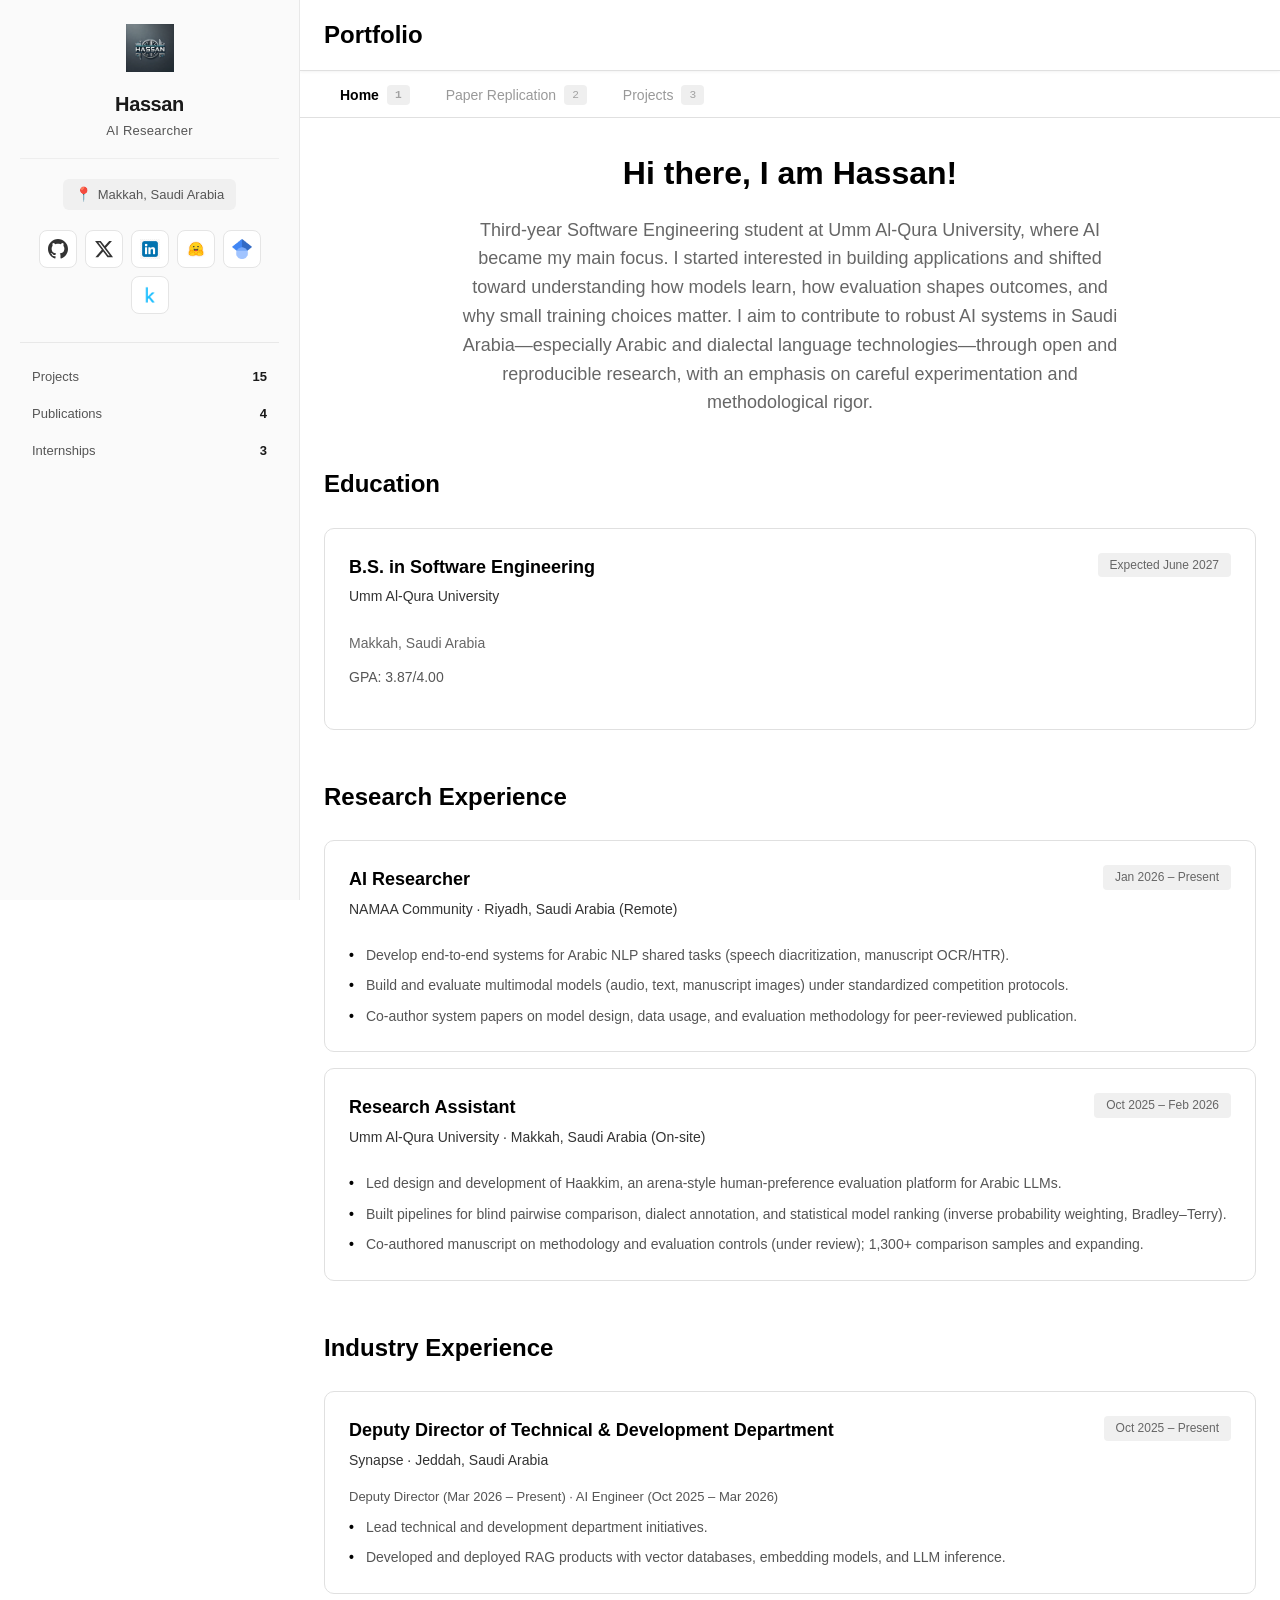
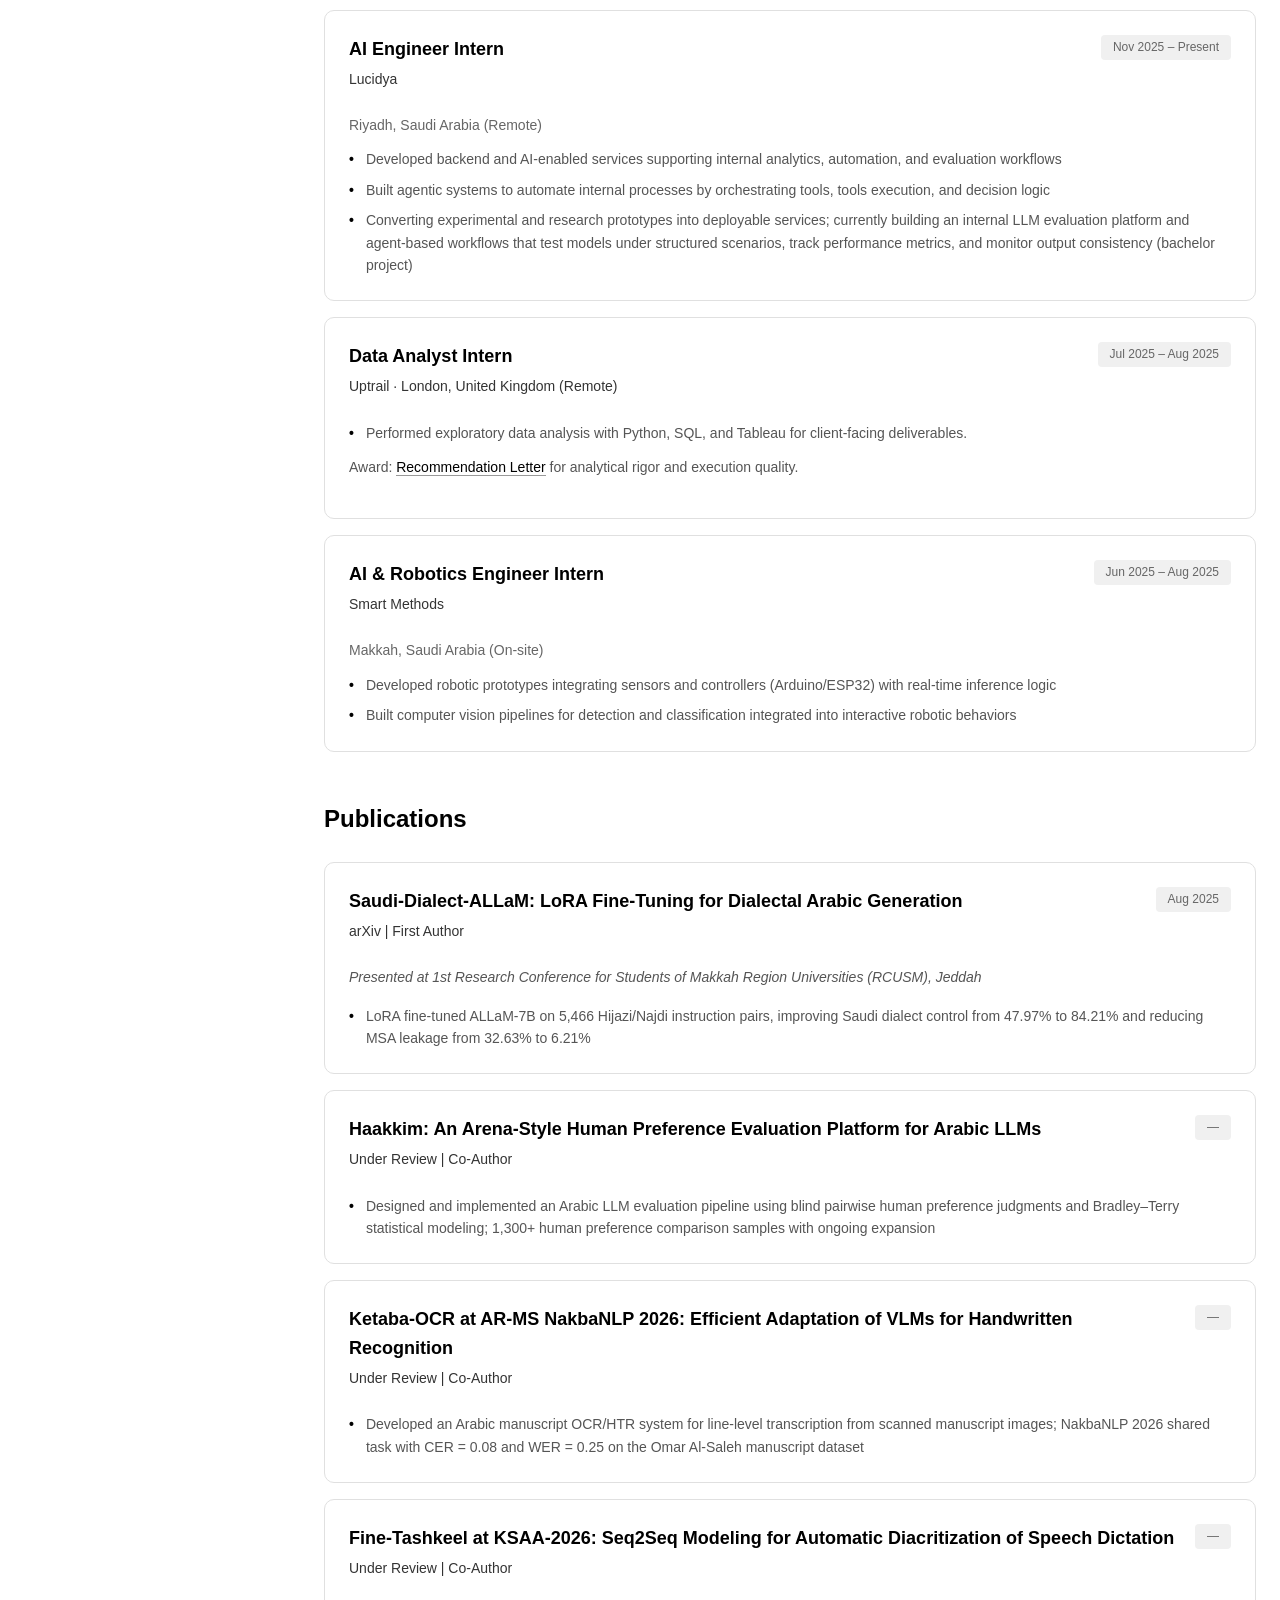
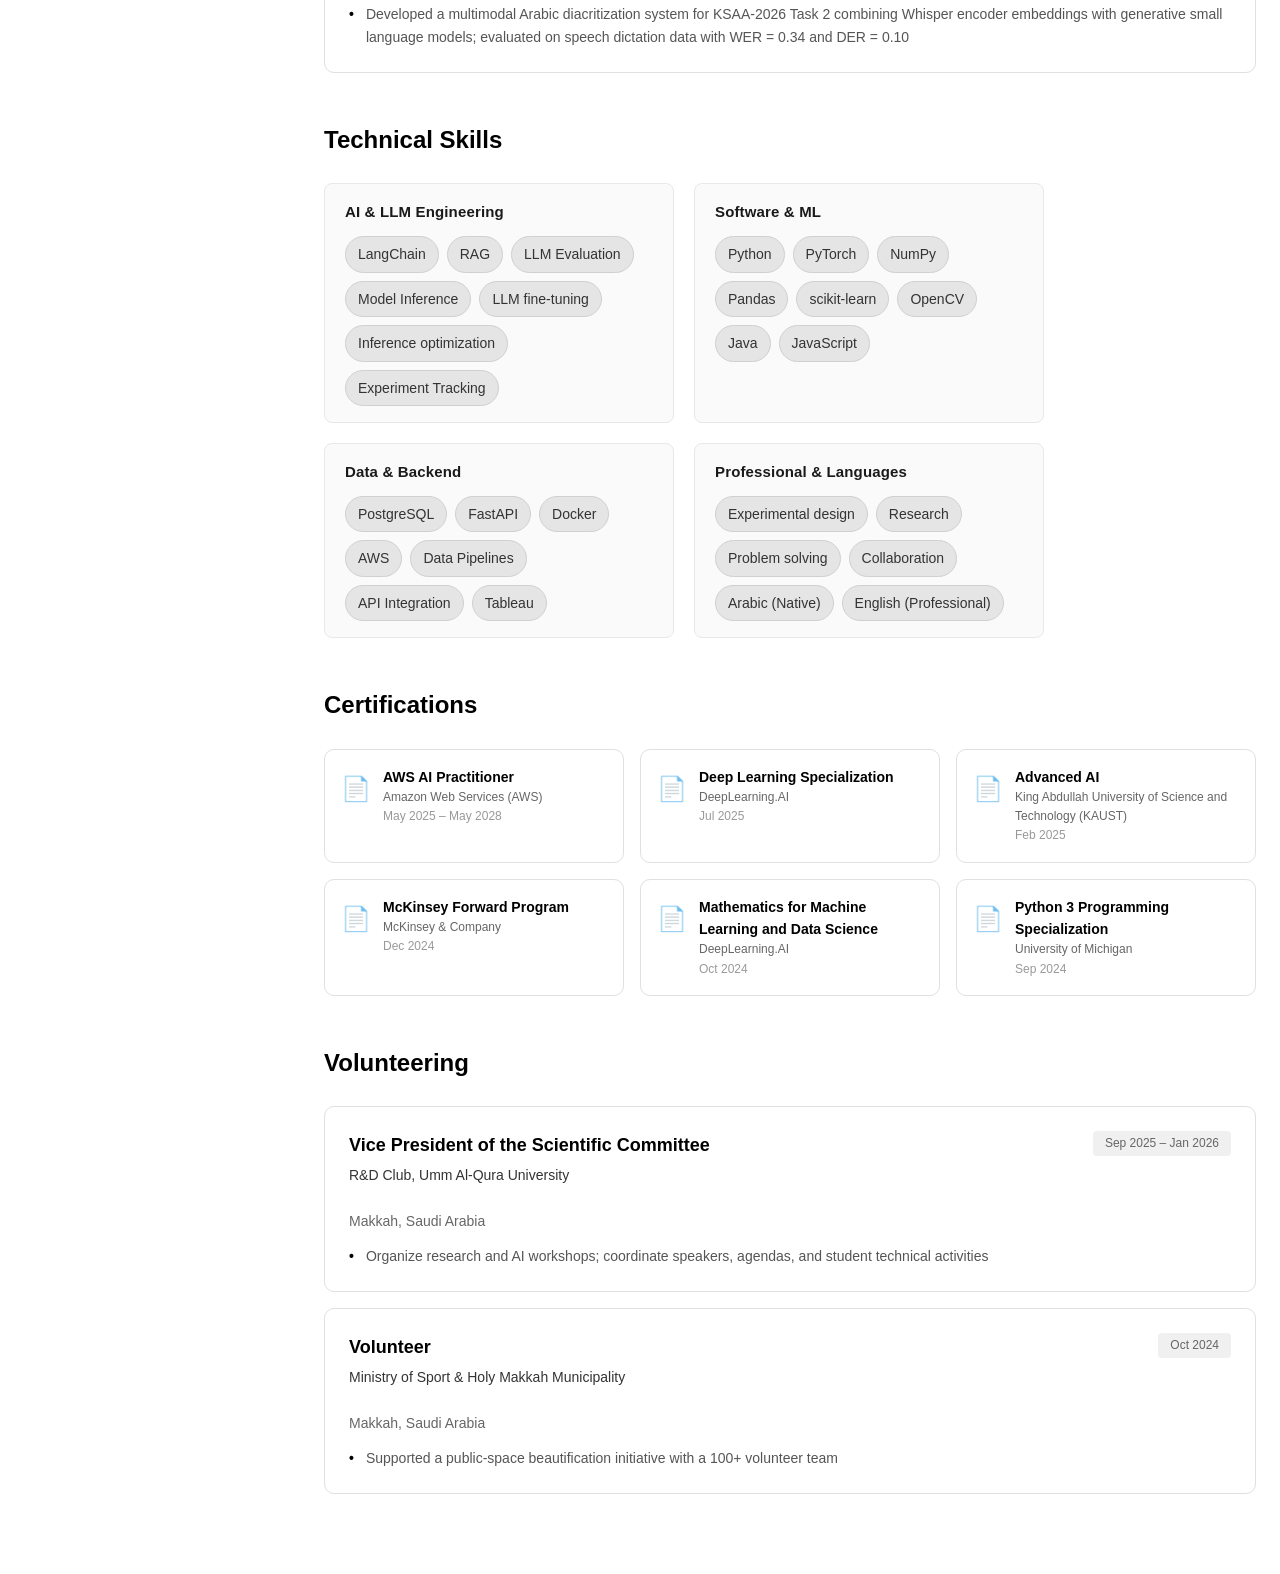
==== index.html @ fbf17432 "add the portfolio" ====
<!DOCTYPE html>
<html lang="en">
<head>
    <meta charset="UTF-8">
    <meta name="viewport" content="width=device-width, initial-scale=1.0">
    <title>Hassan - AI Researcher</title>
    <link rel="icon" href="logo.png" type="image/png">
    <link rel="apple-touch-icon" href="logo.png">
    <link rel="stylesheet" href="styles.css">
</head>
<body>
    <div class="container">
        <!-- Sidebar -->
        <aside class="sidebar">
            <!-- Logo -->
            <div class="sidebar-logo">
                <img src="logo.png" alt="Hassan" class="logo-img">
            </div>

            <!-- Profile Info -->
            <div class="profile-section">
                <h1 class="name">Hassan</h1>
                <p class="title">AI Researcher</p>
            </div>

            <!-- Info Items -->
            <div class="info-items">
                <div class="info-item">
                    <span class="icon" aria-hidden="true">📍</span>
                    <span>Makkah, Saudi Arabia</span>
                </div>
            </div>

            <!-- Social Links -->
            <div class="social-links">
                <a href="https://github.com/HasanBGIt" target="_blank" rel="noopener noreferrer" aria-label="GitHub" title="GitHub">
                    <svg width="20" height="20" viewBox="0 0 24 24" fill="currentColor">
                        <path d="M12 0c-6.626 0-12 5.373-12 12 0 5.302 3.438 9.8 8.207 11.387.599.111.793-.261.793-.577v-2.234c-3.338.726-4.033-1.416-4.033-1.416-.546-1.387-1.333-1.756-1.333-1.756-1.089-.745.083-.729.083-.729 1.205.084 1.839 1.237 1.839 1.237 1.07 1.834 2.807 1.304 3.492.997.107-.775.418-1.305.762-1.604-2.665-.305-5.467-1.334-5.467-5.931 0-1.311.469-2.381 1.236-3.221-.124-.303-.535-1.524.117-3.176 0 0 1.008-.322 3.301 1.23.957-.266 1.983-.399 3.003-.404 1.02.005 2.047.138 3.006.404 2.291-1.552 3.297-1.23 3.297-1.23.653 1.653.242 2.874.118 3.176.77.84 1.235 1.911 1.235 3.221 0 4.609-2.807 5.624-5.479 5.921.43.372.823 1.102.823 2.222v 3.293c0 .319.192.694.801.576 4.765-1.589 8.199-6.086 8.199-11.386 0-6.627-5.373-12-12-12z"/>
                    </svg>
                </a>
                <a href="https://x.com/hsn7_k" target="_blank" rel="noopener noreferrer" aria-label="X (Twitter)" title="X (Twitter)">
                    <svg width="20" height="20" viewBox="0 0 24 24" fill="currentColor" aria-hidden="true">
                        <path d="M18.244 2.25h3.308l-7.227 8.26 8.502 11.24H16.17l-5.214-6.817L4.99 21.75H1.68l7.73-8.835L1.254 2.25H8.08l4.713 6.231zm-1.161 17.52h1.833L7.084 4.126H5.117z"/>
                    </svg>
                </a>
                <a href="https://www.linkedin.com/in/hsnhb/" target="_blank" rel="noopener noreferrer" aria-label="LinkedIn" title="LinkedIn">
                    <img src="linkedin-logo.png" alt="" class="social-icon" width="20" height="20">
                </a>
                <a href="https://huggingface.co/HassanB4" target="_blank" rel="noopener noreferrer" aria-label="Hugging Face" title="Hugging Face">
                    <img src="hf-logo.png" alt="" class="social-icon" width="20" height="20">
                </a>
                <a href="https://scholar.google.com/citations?hl=en&user=2VzOr0kAAAAJ" target="_blank" rel="noopener noreferrer" aria-label="Google Scholar" title="Google Scholar">
                    <img src="GoogleScholar-logo.png" alt="" class="social-icon" width="20" height="20">
                </a>
                <a href="https://www.kaggle.com/hassan45hb" target="_blank" rel="noopener noreferrer" aria-label="Kaggle" title="Kaggle">
                    <img src="Kaggale-logo.png" alt="" class="social-icon" width="20" height="20">
                </a>
            </div>

            <!-- Divider -->
            <div class="divider"></div>

            <!-- Quick Stats -->
            <div class="stats">
                <div class="stat">
                    <span class="label">Projects</span>
                    <span class="value">15</span>
                </div>
                <div class="stat">
                    <span class="label">Publications</span>
                    <span class="value">4</span>
                </div>
                <div class="stat">
                    <span class="label">Internships</span>
                    <span class="value">3</span>
                </div>
            </div>
        </aside>

        <!-- Main Content -->
        <main class="main">
            <header class="header">
                <h1 class="header-title" aria-label="Portfolio">Portfolio</h1>
            </header>
            <!-- Keyboard Help -->
            <div id="helpHint" class="help-hint hidden">
                <div class="help-content">
                    <div class="help-grid">
                        <div><kbd>1</kbd> Home</div>
                        <!-- <div><kbd>2</kbd> ModelCraft</div> -->
                        <div><kbd>2</kbd> Papers</div>
                        <div><kbd>3</kbd> Projects</div>
                        <div><kbd>?</kbd> Toggle help</div>
                    </div>
                    <button class="close-help" aria-label="Close help">✕</button>
                </div>
            </div>

            <!-- Tab Navigation -->
            <nav class="tabs-nav">
                <div class="tabs-container">
                    <button class="tab-button active" data-tab="home" title="Press 1 to switch">
                        <span>Home</span>
                        <span class="tab-key">1</span>
                    </button>
                    <!-- ModelCraft Core tab (commented out – code preserved)
                    <button class="tab-button" data-tab="modelcraft-core" title="Press 2 to switch">
                        <span>ModelCraft Core</span>
                        <span class="tab-key">2</span>
                    </button>
                    -->
                    <button class="tab-button" data-tab="paper-replication" title="Press 2 to switch">
                        <span>Paper Replication</span>
                        <span class="tab-key">2</span>
                    </button>
                    <button class="tab-button" data-tab="projects" title="Press 3 to switch">
                        <span>Projects</span>
                        <span class="tab-key">3</span>
                    </button>
                </div>
            </nav>

            <!-- Page Content -->
            <div class="page-content">
                <!-- Home Tab -->
                <div id="home" class="tab-content active">
                    <section class="hero-section">
                        <h2>Hi there, I am Hassan!</h2>
                        <p>Third-year Software Engineering student at Umm Al-Qura University, where AI became my main focus. I started interested in building applications and shifted toward understanding how models learn, how evaluation shapes outcomes, and why small training choices matter. I aim to contribute to robust AI systems in Saudi Arabia—especially Arabic and dialectal language technologies—through open and reproducible research, with an emphasis on careful experimentation and methodological rigor.</p>
                    </section>

                    <section class="education-section">
                        <h3>Education</h3>
                        <div class="card">
                            <div class="card-header">
                                <div>
                                    <h4>B.S. in Software Engineering</h4>
                                    <p class="company">Umm Al-Qura University</p>
                                </div>
                                <span class="period">Expected June 2027</span>
                            </div>
                            <p class="location">Makkah, Saudi Arabia</p>
                            <p class="gpa">GPA: 3.87/4.00</p>
                        </div>
                    </section>

                    <section class="research-section">
                        <h3>Research Experience</h3>
                        <div class="experience-grid">
                            <div class="card">
                                <div class="card-header">
                                    <div>
                                        <h4>AI Researcher</h4>
                                        <p class="company">NAMAA Community · Riyadh, Saudi Arabia (Remote)</p>
                                    </div>
                                    <span class="period">Jan 2026 – Present</span>
                                </div>
                                <ul class="description-list">
                                    <li>Develop end-to-end systems for Arabic NLP shared tasks (speech diacritization, manuscript OCR/HTR).</li>
                                    <li>Build and evaluate multimodal models (audio, text, manuscript images) under standardized competition protocols.</li>
                                    <li>Co-author system papers on model design, data usage, and evaluation methodology for peer-reviewed publication.</li>
                                </ul>
                            </div>

                            <div class="card">
                                <div class="card-header">
                                    <div>
                                        <h4>Research Assistant</h4>
                                        <p class="company">Umm Al-Qura University · Makkah, Saudi Arabia (On-site)</p>
                                    </div>
                                    <span class="period">Oct 2025 – Feb 2026</span>
                                </div>
                                <ul class="description-list">
                                    <li>Led design and development of Haakkim, an arena-style human-preference evaluation platform for Arabic LLMs.</li>
                                    <li>Built pipelines for blind pairwise comparison, dialect annotation, and statistical model ranking (inverse probability weighting, Bradley–Terry).</li>
                                    <li>Co-authored manuscript on methodology and evaluation controls (under review); 1,300+ comparison samples and expanding.</li>
                                </ul>
                            </div>
                        </div>
                    </section>

                    <section class="experience-section">
                        <h3>Industry Experience</h3>
                        <div class="experience-grid">
                            <div class="card">
                                <div class="card-header">
                                    <div>
                                        <h4>Deputy Director of Technical &amp; Development Department</h4>
                                        <p class="company">Synapse · Jeddah, Saudi Arabia</p>
                                        <p class="role-timeline">Deputy Director (Mar 2026 – Present) · AI Engineer (Oct 2025 – Mar 2026)</p>
                                    </div>
                                    <span class="period">Oct 2025 – Present</span>
                                </div>
                                <ul class="description-list">
                                    <li>Lead technical and development department initiatives.</li>
                                    <li>Developed and deployed RAG products with vector databases, embedding models, and LLM inference.</li>
                                </ul>
                            </div>

                            <div class="card">
                                <div class="card-header">
                                    <div>
                                        <h4>AI Engineer Intern</h4>
                                        <p class="company">Lucidya</p>
                                    </div>
                                    <span class="period">Nov 2025 – Present</span>
                                </div>
                                <p class="location">Riyadh, Saudi Arabia (Remote)</p>
                                <ul class="description-list">
                                    <li>Developed backend and AI-enabled services supporting internal analytics, automation, and evaluation workflows</li>
                                    <li>Built agentic systems to automate internal processes by orchestrating tools, tools execution, and decision logic</li>
                                    <li>Converting experimental and research prototypes into deployable services; currently building an internal LLM evaluation platform and agent-based workflows that test models under structured scenarios, track performance metrics, and monitor output consistency (bachelor project)</li>
                                </ul>
                            </div>

                            <div class="card">
                                <div class="card-header">
                                    <div>
                                        <h4>Data Analyst Intern</h4>
                                        <p class="company">Uptrail · London, United Kingdom (Remote)</p>
                                    </div>
                                    <span class="period">Jul 2025 – Aug 2025</span>
                                </div>
                                <ul class="description-list">
                                    <li>Performed exploratory data analysis with Python, SQL, and Tableau for client-facing deliverables.</li>
                                </ul>
                                <p class="card-note">Award: <a href="https://drive.google.com/file/d/1MT1BZYHqZcvKfMhM3AVBGndY0aQO_t9o/view" target="_blank" rel="noopener noreferrer">Recommendation Letter</a> for analytical rigor and execution quality.</p>
                            </div>

                            <div class="card">
                                <div class="card-header">
                                    <div>
                                        <h4>AI & Robotics Engineer Intern</h4>
                                        <p class="company">Smart Methods</p>
                                    </div>
                                    <span class="period">Jun 2025 – Aug 2025</span>
                                </div>
                                <p class="location">Makkah, Saudi Arabia (On-site)</p>
                                <ul class="description-list">
                                    <li>Developed robotic prototypes integrating sensors and controllers (Arduino/ESP32) with real-time inference logic</li>
                                    <li>Built computer vision pipelines for detection and classification integrated into interactive robotic behaviors</li>
                                </ul>
                            </div>
                        </div>
                    </section>

                    <section class="publications-section">
                        <h3>Publications</h3>
                        <div class="publications-grid">
                            <div class="card">
                                <div class="card-header">
                                    <div>
                                        <h4><a href="https://www.arxiv.org/abs/2508.13525" target="_blank" rel="noopener noreferrer">Saudi-Dialect-ALLaM: LoRA Fine-Tuning for Dialectal Arabic Generation</a></h4>
                                        <p class="company">arXiv | First Author</p>
                                    </div>
                                    <span class="period">Aug 2025</span>
                                </div>
                                <p class="publication-venue">Presented at 1st Research Conference for Students of Makkah Region Universities (RCUSM), Jeddah</p>
                                <ul class="description-list">
                                    <li>LoRA fine-tuned ALLaM-7B on 5,466 Hijazi/Najdi instruction pairs, improving Saudi dialect control from 47.97% to 84.21% and reducing MSA leakage from 32.63% to 6.21%</li>
                                </ul>
                            </div>

                            <div class="card">
                                <div class="card-header">
                                    <div>
                                        <h4>Haakkim: An Arena-Style Human Preference Evaluation Platform for Arabic LLMs</h4>
                                        <p class="company">Under Review | Co-Author</p>
                                    </div>
                                    <span class="period">—</span>
                                </div>
                                <ul class="description-list">
                                    <li>Designed and implemented an Arabic LLM evaluation pipeline using blind pairwise human preference judgments and Bradley–Terry statistical modeling; 1,300+ human preference comparison samples with ongoing expansion</li>
                                </ul>
                            </div>

                            <div class="card">
                                <div class="card-header">
                                    <div>
                                        <h4><a href="https://huggingface.co/HassanB4" target="_blank" rel="noopener noreferrer">Ketaba-OCR at AR-MS NakbaNLP 2026: Efficient Adaptation of VLMs for Handwritten Recognition</a></h4>
                                        <p class="company">Under Review | Co-Author</p>
                                    </div>
                                    <span class="period">—</span>
                                </div>
                                <ul class="description-list">
                                    <li>Developed an Arabic manuscript OCR/HTR system for line-level transcription from scanned manuscript images; NakbaNLP 2026 shared task with CER = 0.08 and WER = 0.25 on the Omar Al-Saleh manuscript dataset</li>
                                </ul>
                            </div>

                            <div class="card">
                                <div class="card-header">
                                    <div>
                                        <h4>Fine-Tashkeel at KSAA-2026: Seq2Seq Modeling for Automatic Diacritization of Speech Dictation</h4>
                                        <p class="company">Under Review | Co-Author</p>
                                    </div>
                                    <span class="period">—</span>
                                </div>
                                <ul class="description-list">
                                    <li>Developed a multimodal Arabic diacritization system for KSAA-2026 Task 2 combining Whisper encoder embeddings with generative small language models; evaluated on speech dictation data with WER = 0.34 and DER = 0.10</li>
                                </ul>
                            </div>
                        </div>
                    </section>

                    <section class="skills-section">
                        <h3>Technical Skills</h3>
                        <div class="skills-grid">
                            <div class="skill-category">
                                <h4>AI &amp; LLM Engineering</h4>
                                <div class="skill-tags">
                                    <span class="tag">LangChain</span>
                                    <span class="tag">RAG</span>
                                    <span class="tag">LLM Evaluation</span>
                                    <span class="tag">Model Inference</span>
                                    <span class="tag">LLM fine-tuning</span>
                                    <span class="tag">Inference optimization</span>
                                    <span class="tag">Experiment Tracking</span>
                                </div>
                            </div>

                            <div class="skill-category">
                                <h4>Software &amp; ML</h4>
                                <div class="skill-tags">
                                    <span class="tag">Python</span>
                                    <span class="tag">PyTorch</span>
                                    <span class="tag">NumPy</span>
                                    <span class="tag">Pandas</span>
                                    <span class="tag">scikit-learn</span>
                                    <span class="tag">OpenCV</span>
                                    <span class="tag">Java</span>
                                    <span class="tag">JavaScript</span>
                                </div>
                            </div>

                            <div class="skill-category">
                                <h4>Data &amp; Backend</h4>
                                <div class="skill-tags">
                                    <span class="tag">PostgreSQL</span>
                                    <span class="tag">FastAPI</span>
                                    <span class="tag">Docker</span>
                                    <span class="tag">AWS</span>
                                    <span class="tag">Data Pipelines</span>
                                    <span class="tag">API Integration</span>
                                    <span class="tag">Tableau</span>
                                </div>
                            </div>

                            <div class="skill-category">
                                <h4>Professional &amp; Languages</h4>
                                <div class="skill-tags">
                                    <span class="tag">Experimental design</span>
                                    <span class="tag">Research</span>
                                    <span class="tag">Problem solving</span>
                                    <span class="tag">Collaboration</span>
                                    <span class="tag">Arabic (Native)</span>
                                    <span class="tag">English (Professional)</span>
                                </div>
                            </div>
                        </div>
                    </section>

                    <section class="certifications-section">
                        <h3>Certifications</h3>
                        <div class="certifications-grid">
                            <div class="cert-card">
                                <div class="cert-icon">📄</div>
                                <div>
                                    <h4>AWS AI Practitioner</h4>
                                    <p>Amazon Web Services (AWS)</p>
                                    <p class="year">May 2025 – May 2028</p>
                                </div>
                            </div>
                            <div class="cert-card">
                                <div class="cert-icon">📄</div>
                                <div>
                                    <h4>Deep Learning Specialization</h4>
                                    <p>DeepLearning.AI</p>
                                    <p class="year">Jul 2025</p>
                                </div>
                            </div>
                            <div class="cert-card">
                                <div class="cert-icon">📄</div>
                                <div>
                                    <h4>Advanced AI</h4>
                                    <p>King Abdullah University of Science and Technology (KAUST)</p>
                                    <p class="year">Feb 2025</p>
                                </div>
                            </div>
                            <div class="cert-card">
                                <div class="cert-icon">📄</div>
                                <div>
                                    <h4>McKinsey Forward Program</h4>
                                    <p>McKinsey &amp; Company</p>
                                    <p class="year">Dec 2024</p>
                                </div>
                            </div>
                            <div class="cert-card">
                                <div class="cert-icon">📄</div>
                                <div>
                                    <h4>Mathematics for Machine Learning and Data Science</h4>
                                    <p>DeepLearning.AI</p>
                                    <p class="year">Oct 2024</p>
                                </div>
                            </div>
                            <div class="cert-card">
                                <div class="cert-icon">📄</div>
                                <div>
                                    <h4>Python 3 Programming Specialization</h4>
                                    <p>University of Michigan</p>
                                    <p class="year">Sep 2024</p>
                                </div>
                            </div>
                        </div>
                    </section>

                    <section class="volunteering-section">
                        <h3>Volunteering</h3>
                        <div class="experience-grid">
                            <div class="card">
                                <div class="card-header">
                                    <div>
                                        <h4>Vice President of the Scientific Committee</h4>
                                        <p class="company">R&D Club, Umm Al-Qura University</p>
                                    </div>
                                    <span class="period">Sep 2025 – Jan 2026</span>
                                </div>
                                <p class="location">Makkah, Saudi Arabia</p>
                                <ul class="description-list">
                                    <li>Organize research and AI workshops; coordinate speakers, agendas, and student technical activities</li>
                                </ul>
                            </div>

                            <div class="card">
                                <div class="card-header">
                                    <div>
                                        <h4>Volunteer</h4>
                                        <p class="company">Ministry of Sport & Holy Makkah Municipality</p>
                                    </div>
                                    <span class="period">Oct 2024</span>
                                </div>
                                <p class="location">Makkah, Saudi Arabia</p>
                                <ul class="description-list">
                                    <li>Supported a public-space beautification initiative with a 100+ volunteer team</li>
                                </ul>
                            </div>
                        </div>
                    </section>
                </div>

                <!-- ModelCraft Core Tab (commented out – code preserved; uncomment to restore)
                <div id="modelcraft-core" class="tab-content">
                    <div>
                        <h2>ModelCraft Core</h2>
                        <p class="tab-subtitle">Foundational machine learning implementations from scratch</p>
                    </div>

                    <div class="repo-link-banner">
                        <a href="https://github.com/HasanBGit/ModelCraft-Core" target="_blank" rel="noopener noreferrer">
                            <svg width="20" height="20" viewBox="0 0 24 24" fill="currentColor">
                                <path d="M12 0c-6.626 0-12 5.373-12 12 0 5.302 3.438 9.8 8.207 11.387.599.111.793-.261.793-.577v-2.234c-3.338.726-4.033-1.416-4.033-1.416-.546-1.387-1.333-1.756-1.333-1.756-1.089-.745.083-.729.083-.729 1.205.084 1.839 1.237 1.839 1.237 1.07 1.834 2.807 1.304 3.492.997.107-.775.418-1.305.762-1.604-2.665-.305-5.467-1.334-5.467-5.931 0-1.311.469-2.381 1.236-3.221-.124-.303-.535-1.524.117-3.176 0 0 1.008-.322 3.301 1.23.957-.266 1.983-.399 3.003-.404 1.02.005 2.047.138 3.006.404 2.291-1.552 3.297-1.23 3.297-1.23.653 1.653.242 2.874.118 3.176.77.84 1.235 1.911 1.235 3.221 0 4.609-2.807 5.624-5.479 5.921.43.372.823 1.102.823 2.222v 3.293c0 .319.192.694.801.576 4.765-1.589 8.199-6.086 8.199-11.386 0-6.627-5.373-12-12-12z"/>
                            </svg>
                            View Full Repository on GitHub
                        </a>
                    </div>

                    <div class="filter-section">
                        <input type="text" id="coreSearch" placeholder="Search models (e.g., CNN, GAN, Diffusion...)" class="search-input">
                        <div class="filter-group">
                            <p class="filter-label">Filter by tags:</p>
                            <div id="coreTags" class="tag-filter"></div>
                        </div>
                        <p class="result-count">Showing <span id="coreCount">0</span> models</p>
                    </div>

                    <div id="coreGrid" class="grid-container"></div>
                </div>
                -->

                <!-- Paper Replication Tab -->
                <div id="paper-replication" class="tab-content">
                    <div>
                        <h2>Paper Replication</h2>
                        <p class="tab-subtitle">Re-implementations of influential AI/ML papers</p>
                    </div>

                    <div class="coming-soon-section">
                        <div class="coming-soon-content">
                            <span class="coming-soon-icon">🚧</span>
                            <h3>Coming Soon</h3>
                            <p>I focus on reproducing research papers to better understand experimental design and methodological rigor. Re-implementations and walkthroughs of influential AI/ML papers are in progress—stay tuned.</p>
                        </div>
                    </div>
                </div>

                <!-- Projects Tab -->
                <div id="projects" class="tab-content">
                    <div>
                        <h2>Projects</h2>
                        <p class="tab-subtitle">Featured projects and open-source work</p>
                    </div>

                    <div class="projects-list">
                        <div class="card">
                            <h3>LucidFlow Engineering Quality Platform</h3>
                            <p>Engineering quality and delivery analytics system. Designed the LucidFlow initiative to improve engineering quality, documentation standards, and delivery reliability. Built an automation layer integrated into daily engineering workflows to enforce PR quality and documentation completeness.</p>
                            <div class="skill-tags">
                                <span class="tag">Python</span>
                                <span class="tag">Automation</span>
                                <span class="tag">Engineering Quality</span>
                                <span class="tag">Internal Tools</span>
                            </div>
                            <p class="project-note">Lucidya · Nov 2025 – Present</p>
                        </div>
                        <div class="card">
                            <h3><a href="https://github.com/HasanBGit/Saudi-Dialect-ALLaM" target="_blank" rel="noopener noreferrer">Saudi-Dialect-ALLaM</a></h3>
                            <p>Code-only release for LoRA fine-tuning of ALLaM-7B for Saudi dialect generation (Hijazi &amp; Najdi). Includes training scripts, evaluation (dialect classifier, chrF++, BERTScore, diversity), inference helpers, and analysis notebooks. Dialect-token variant: <strong>84.21%</strong> Saudi alignment, <strong>6.21%</strong> MSA leakage (base 47.97% / 32.63%). No dataset or weights released—reproducible on your own data.</p>
                            <div class="skill-tags">
                                <span class="tag">PyTorch</span>
                                <span class="tag">LoRA</span>
                                <span class="tag">ALLaM-7B</span>
                                <span class="tag">Reproducible Research</span>
                            </div>
                            <p class="project-note">Aug 2025 · <a href="https://www.arxiv.org/abs/2508.13525" target="_blank" rel="noopener noreferrer">Paper (arXiv)</a> · First-author, RCUSM Jeddah</p>
                        </div>
                        <div class="card">
                            <h3><a href="https://github.com/HasanBGit/Ketaba-OCR-LoRA" target="_blank" rel="noopener noreferrer">Ketaba-OCR at AR-MS NakbaNLP 2026</a></h3>
                            <p>Parameter-efficient Arabic HTR for historical manuscripts (Omar Al-Saleh Memoir Collection, Ruq'ah/Naskh). QLoRA fine-tuning of Sherif’s Arabic–English HTR model with DoRA and RSLoRA; Linear+Boost weighted ensemble of six variants. <strong>1st on per-line evaluation</strong> (CER 0.0819, WER 0.2588) and <strong>3rd on official corpus-wide</strong> (CER 0.0938, WER 0.2996). Co-authored with NAMAA Community.</p>
                            <div class="skill-tags">
                                <span class="tag">Python</span>
                                <span class="tag">QLoRA</span>
                                <span class="tag">DoRA</span>
                                <span class="tag">HTR</span>
                            </div>
                            <p class="project-note">Apache 2.0 · <a href="https://huggingface.co/HassanB4/Ketaba-OCR-LoRA" target="_blank" rel="noopener noreferrer">Model</a> · <a href="https://colab.research.google.com/drive/1eKVDxrgMlyBLhDnW_0Gdm2kHC1153N7j?usp=sharing" target="_blank" rel="noopener noreferrer">Colab</a></p>
                        </div>
                        <div class="card">
                            <h3><a href="https://github.com/HasanBGit/QARI-OCR-LoRA" target="_blank" rel="noopener noreferrer">QARI-OCR-LoRA</a></h3>
                            <p>Additional experimental model for <a href="https://acrps.ai/nakba-nlp-manu-understanding-2026" target="_blank" rel="noopener noreferrer">NakbaNLP 2026</a> AR-MS: LoRA fine-tuning of NAMAA-Space’s Qari-OCR (Qwen2-VL-2B) with DoRA and RSLoRA (~37.6M trainable, 1.67%). CER 0.2635 on blind test. Companion to our main submission Ketaba-OCR (1st per-line).</p>
                            <div class="skill-tags">
                                <span class="tag">Python</span>
                                <span class="tag">LoRA</span>
                                <span class="tag">DoRA</span>
                                <span class="tag">RSLoRA</span>
                            </div>
                            <p class="project-note">Apache 2.0 · <a href="https://huggingface.co/HassanB4/Qari-OCR-LoRA" target="_blank" rel="noopener noreferrer">Model on Hugging Face</a></p>
                        </div>
                        <div class="card">
                            <h3><a href="https://github.com/HasanBGit/MLP-from-Scratch" target="_blank" rel="noopener noreferrer">MLP-from-Scratch</a></h3>
                            <p>Multi-Layer Perceptron implemented from scratch in plain Python with no deep learning frameworks—gradient descent, backpropagation, and training loop coded by hand. Trained on the Iris dataset: 98.33% training accuracy and 100% test accuracy over 100 epochs.</p>
                            <div class="skill-tags">
                                <span class="tag">Python</span>
                                <span class="tag">Neural Networks</span>
                                <span class="tag">Backpropagation</span>
                                <span class="tag">From Scratch</span>
                            </div>
                            <p class="project-note">MIT License</p>
                        </div>
                        <div class="card">
                            <h3><a href="https://github.com/HasanBGit/CV-Website" target="_blank" rel="noopener noreferrer">Professional CV Generator</a></h3>
                            <p>Flask web app that generates ATS-friendly PDF resumes from an HTML/CSS/JS frontend with LaTeX compilation in Docker. Features drag-and-drop section ordering, dynamic entries for experience/education/projects/publications, and an optimized LaTeX image (~500MB).</p>
                            <div class="skill-tags">
                                <span class="tag">Python</span>
                                <span class="tag">Flask</span>
                                <span class="tag">LaTeX</span>
                                <span class="tag">Docker</span>
                            </div>
                            <p class="project-note">MIT-compatible · Deployable on Railway, Render, Fly.io</p>
                        </div>
                        <div class="card">
                            <h3><a href="https://github.com/HasanBGit/Smart-Methods-Tasks" target="_blank" rel="noopener noreferrer">Smart-Methods-Tasks</a></h3>
                            <p>Robotics Engineering internship deliverables at SmartMethods (Makkah): 5-DOF robotic arm design, Arduino (servos, sensors, latching power), computer vision with OpenCV and Teachable Machine, voice assistant integrating STT/TTS/LLMs, ROS2 Turtlesim, and web development tasks.</p>
                            <div class="skill-tags">
                                <span class="tag">G-code</span>
                                <span class="tag">Arduino</span>
                                <span class="tag">OpenCV</span>
                                <span class="tag">ROS2</span>
                            </div>
                            <p class="project-note">MIT License · Jun–Aug 2025</p>
                        </div>
                        <div class="card">
                            <h3><a href="https://github.com/HasanBGit/Chat_App" target="_blank" rel="noopener noreferrer">Chat App</a></h3>
                            <p>Python chat application with real-time messaging via XML-RPC. Includes a command-line client and a modern GUI with customtkinter (tabs for chat and login). Multithreaded server for concurrent clients; join multiple rooms, view online users, clear history.</p>
                            <div class="skill-tags">
                                <span class="tag">Python</span>
                                <span class="tag">XML-RPC</span>
                                <span class="tag">customtkinter</span>
                                <span class="tag">Multithreading</span>
                            </div>
                            <p class="project-note">MIT License</p>
                        </div>

                        <!-- Kaggle Notebooks -->
                        <div class="card">
                            <h3><a href="https://www.kaggle.com/code/hassan45hb/arasl-acc-97" target="_blank" rel="noopener noreferrer">ArASL-Acc &gt; 97%</a></h3>
                            <p>Arabic Alphabets Sign Language (ArASL) classification model achieving over 97% accuracy. Computer vision pipeline for recognizing Arabic sign language gestures from the ArASL dataset.</p>
                            <div class="skill-tags">
                                <span class="tag">Computer Vision</span>
                                <span class="tag">Sign Language</span>
                                <span class="tag">Arabic</span>
                                <span class="tag">Deep Learning</span>
                            </div>
                            <p class="project-note"><a href="https://www.kaggle.com/hassan45hb/code" target="_blank" rel="noopener noreferrer">Kaggle</a> · Notebook</p>
                        </div>
                        <div class="card">
                            <h3><a href="https://www.kaggle.com/code/hassan45hb/fruit-recognition-efficientnet-acc-99-91" target="_blank" rel="noopener noreferrer">Fruit Recognition (EfficientNet, Acc &gt; 99.91%)</a></h3>
                            <p>Fruit image classification using EfficientNet with accuracy above 99.91%. Transfer learning and fine-tuning on a fruit dataset for robust multi-class recognition.</p>
                            <div class="skill-tags">
                                <span class="tag">EfficientNet</span>
                                <span class="tag">Transfer Learning</span>
                                <span class="tag">Image Classification</span>
                            </div>
                            <p class="project-note"><a href="https://www.kaggle.com/hassan45hb/code" target="_blank" rel="noopener noreferrer">Kaggle</a> · Notebook</p>
                        </div>
                        <div class="card">
                            <h3><a href="https://www.kaggle.com/code/hassan45hb/k-means-clustering" target="_blank" rel="noopener noreferrer">K-Means Clustering</a></h3>
                            <p>Implementation and tutorial on K-Means clustering from scratch. Covers initialization, iteration, and evaluation with visualizations on sample datasets.</p>
                            <div class="skill-tags">
                                <span class="tag">Clustering</span>
                                <span class="tag">Unsupervised Learning</span>
                                <span class="tag">Python</span>
                            </div>
                            <p class="project-note"><a href="https://www.kaggle.com/hassan45hb/code" target="_blank" rel="noopener noreferrer">Kaggle</a> · Notebook</p>
                        </div>
                        <div class="card">
                            <h3><a href="https://www.kaggle.com/code/hassan45hb/cdcgan-celeba-female-or-male" target="_blank" rel="noopener noreferrer">cDCGAN — CelebA Female or Male</a></h3>
                            <p>Conditional Deep Convolutional GAN for generating face images by gender using the CelebA dataset. Conditional labels drive class-specific image generation.</p>
                            <div class="skill-tags">
                                <span class="tag">GAN</span>
                                <span class="tag">cDCGAN</span>
                                <span class="tag">CelebA</span>
                                <span class="tag">PyTorch</span>
                            </div>
                            <p class="project-note"><a href="https://www.kaggle.com/hassan45hb/code" target="_blank" rel="noopener noreferrer">Kaggle</a> · Notebook</p>
                        </div>
                        <div class="card">
                            <h3><a href="https://www.kaggle.com/code/hassan45hb/denoising-diffusion-probabilistic-stanfordcars" target="_blank" rel="noopener noreferrer">Denoising Diffusion Probabilistic (StanfordCars)</a></h3>
                            <p>DDPM (Denoising Diffusion Probabilistic Model) applied to the Stanford Cars dataset. Forward and reverse diffusion process for high-quality car image generation.</p>
                            <div class="skill-tags">
                                <span class="tag">DDPM</span>
                                <span class="tag">Diffusion</span>
                                <span class="tag">Stanford Cars</span>
                            </div>
                            <p class="project-note"><a href="https://www.kaggle.com/hassan45hb/code" target="_blank" rel="noopener noreferrer">Kaggle</a> · Notebook</p>
                        </div>
                        <div class="card">
                            <h3><a href="https://www.kaggle.com/code/hassan45hb/sentiment-classifier-model" target="_blank" rel="noopener noreferrer">Sentiment Classifier Model</a></h3>
                            <p>NLP sentiment classification model for text. End-to-end pipeline: preprocessing, embedding, and classifier for positive/negative (or multi-class) sentiment.</p>
                            <div class="skill-tags">
                                <span class="tag">NLP</span>
                                <span class="tag">Sentiment Analysis</span>
                                <span class="tag">Classification</span>
                            </div>
                            <p class="project-note"><a href="https://www.kaggle.com/hassan45hb/code" target="_blank" rel="noopener noreferrer">Kaggle</a> · Notebook</p>
                        </div>
                        <div class="card">
                            <h3><a href="https://www.kaggle.com/code/hassan45hb/vanilla-gan-mnist" target="_blank" rel="noopener noreferrer">Vanilla GAN (MNIST)</a></h3>
                            <p>Vanilla Generative Adversarial Network trained on MNIST. Generator and discriminator from scratch for digit image generation.</p>
                            <div class="skill-tags">
                                <span class="tag">GAN</span>
                                <span class="tag">MNIST</span>
                                <span class="tag">Generative Models</span>
                            </div>
                            <p class="project-note"><a href="https://www.kaggle.com/hassan45hb/code" target="_blank" rel="noopener noreferrer">Kaggle</a> · Notebook</p>
                        </div>
                    </div>
                </div>
            </div>
        </main>
    </div>

    <script src="script.js"></script>
</body>
</html>
---- styles.css ----
* {
  margin: 0;
  padding: 0;
  box-sizing: border-box;
}

:root {
  /* Clean white and black color scheme only */
  --background: #ffffff;
  --foreground: #000000;
  --card: #f8f8f8;
  --card-foreground: #000000;
  --primary: #000000;
  --primary-foreground: #ffffff;
  --secondary: #f0f0f0;
  --secondary-foreground: #333333;
  --muted: #e5e5e5;
  --muted-foreground: #666666;
  --accent: #f5f5f5;
  --accent-foreground: #000000;
  --border: #e0e0e0;
  --input: #ffffff;
  --ring: #000000;

  /* Fonts */
  --font-sans: -apple-system, BlinkMacSystemFont, "Segoe UI", Roboto, "Helvetica Neue", Arial, sans-serif;
  --font-mono: "SFMono-Regular", Consolas, "Liberation Mono", Menlo, monospace;

  /* Spacing */
  --spacing-xs: 0.25rem;
  --spacing-sm: 0.5rem;
  --spacing-md: 1rem;
  --spacing-lg: 1.5rem;
  --spacing-xl: 2rem;
  --spacing-2xl: 3rem;

  /* Border radius */
  --radius: 0.625rem;
}

body {
  font-family: var(--font-sans);
  background-color: var(--background);
  color: var(--foreground);
  line-height: 1.6;
  transition: background-color 0.3s, color 0.3s;
}

.container {
  display: flex;
  min-height: 100vh;
}

/* Sidebar */
.sidebar {
  position: fixed;
  left: 0;
  top: 0;
  height: 100vh;
  width: 300px;
  border-right: 1px solid #e8e8e8;
  background-color: #fafafa;
  padding: 1.5rem 1.25rem;
  overflow-y: auto;
  display: flex;
  flex-direction: column;
  gap: 0;
  z-index: 100;
}

.sidebar-logo {
  text-align: center;
  margin-bottom: 1.25rem;
}

.sidebar-logo .logo-img {
  max-width: 100%;
  width: auto;
  max-height: 48px;
  height: auto;
  object-fit: contain;
  display: block;
  margin: 0 auto;
}

.profile-section {
  text-align: center;
  margin-bottom: 1.25rem;
  padding-bottom: 1rem;
  border-bottom: 1px solid #eee;
}

.name {
  font-size: 1.25rem;
  font-weight: 700;
  margin: 0 0 0.25rem 0;
  letter-spacing: -0.02em;
  color: #1a1a1a;
  line-height: 1.25;
}

.title {
  font-size: 0.8125rem;
  font-weight: 500;
  color: #555555;
  margin: 0;
  letter-spacing: 0.02em;
}

.avatar {
  width: 128px;
  height: 128px;
  margin: 0 auto 1rem;
  border-radius: 50%;
  background-color: #f0f0f0;
  display: flex;
  align-items: center;
  justify-content: center;
  overflow: hidden;
}

.avatar img {
  width: 100%;
  height: 100%;
  object-fit: cover;
}

.avatar:hover {
  transform: scale(1.05);
  box-shadow: 0 8px 16px rgba(0, 0, 0, 0.1);
}

.bio {
  font-size: 0.75rem;
  color: #666666;
  line-height: 1.5;
  margin-bottom: 1.5rem;
}

.info-items {
  margin-bottom: 1.25rem;
  font-size: 0.8125rem;
  display: flex;
  justify-content: center;
}

.info-item {
  display: inline-flex;
  align-items: center;
  gap: 0.375rem;
  color: #555555;
  margin: 0;
  word-break: break-word;
  line-height: 1.4;
  padding: 0.375rem 0.75rem;
  background: #f0f0f0;
  border-radius: 6px;
}

.info-item .icon {
  font-size: 0.875rem;
  flex-shrink: 0;
  opacity: 0.95;
}

.info-item a {
  color: #000000;
  text-decoration: none;
  transition: color 0.2s;
}

.info-item a:hover {
  color: #333333;
  text-decoration: underline;
}

.social-links {
  display: flex;
  gap: 0.5rem;
  justify-content: center;
  margin-bottom: 1.25rem;
  flex-wrap: wrap;
}

.social-links a {
  padding: 0.5rem;
  border-radius: 8px;
  background-color: #fff;
  color: #333333;
  border: 1px solid #e5e5e5;
  transition: background-color 0.2s, color 0.2s, border-color 0.2s, transform 0.2s;
  display: flex;
  align-items: center;
  justify-content: center;
}

.social-links a:hover {
  background-color: #f0f0f0;
  border-color: #d5d5d5;
  color: #000000;
  transform: scale(1.06);
}

.social-links svg,
.social-links .social-icon {
  width: 20px;
  height: 20px;
  display: block;
  object-fit: contain;
}

.divider {
  border-top: 1px solid #e8e8e8;
  margin: 0.5rem 0 1rem 0;
}

.stats {
  display: flex;
  flex-direction: column;
  gap: 0;
  font-size: 0.8125rem;
}

.stat {
  display: flex;
  justify-content: space-between;
  align-items: center;
  padding: 0.5rem 0.75rem;
  border-radius: 6px;
  transition: background 0.2s;
}

.stat:hover {
  background: #f0f0f0;
}

.stat .label {
  color: #555555;
  font-weight: 500;
}

.stat .value {
  font-weight: 700;
  color: #1a1a1a;
  font-variant-numeric: tabular-nums;
}

/* Main content */
.main {
  flex: 1;
  margin-left: 300px;
  display: flex;
  flex-direction: column;
  min-width: 0;
}

.header {
  position: sticky;
  top: 0;
  z-index: 50;
  border-bottom: 1px solid #e0e0e0;
  background-color: rgba(255, 255, 255, 0.95);
  -webkit-backdrop-filter: blur(4px);
  backdrop-filter: blur(4px);
  padding: 1rem 1.5rem;
  box-shadow: 0 1px 3px rgba(0, 0, 0, 0.05);
}

.header-title {
  font-size: 1.5rem;
  font-weight: bold;
  color: #000000;
  margin: 0;
}

.header-subtitle {
  font-size: 0.875rem;
  color: #666666;
}

/* Help Hint */
.help-hint {
  position: sticky;
  top: 73px;
  z-index: 40;
  background-color: #f8f8f8;
  border-bottom: 1px solid #e0e0e0;
  padding: 0.75rem 1.5rem;
  animation: slideDown 0.2s ease-out;
}

.help-hint.hidden {
  display: none;
}

@keyframes slideDown {
  from {
    opacity: 0;
    transform: translateY(-10px);
  }
  to {
    opacity: 1;
    transform: translateY(0);
  }
}

.help-content {
  display: flex;
  justify-content: space-between;
  align-items: center;
  gap: 1rem;
}

.help-grid {
  display: flex;
  flex-wrap: wrap;
  gap: 1rem;
  font-size: 0.875rem;
  color: #333333;
}

.help-grid kbd {
  background-color: #e5e5e5;
  border: 1px solid #d0d0d0;
  border-radius: 0.25rem;
  padding: 0.25rem 0.5rem;
  font-family: var(--font-mono);
  font-size: 0.75rem;
  margin-right: 0.5rem;
  color: #000000;
}

.close-help {
  background: none;
  border: none;
  color: #999999;
  cursor: pointer;
  font-size: 1rem;
  padding: 0.25rem;
  display: flex;
  align-items: center;
  justify-content: center;
  transition: color 0.2s;
}

.close-help:hover {
  color: #000000;
}

/* Tabs */
.tabs-nav {
  position: sticky;
  top: 73px;
  z-index: 40;
  border-bottom: 1px solid #e0e0e0;
  background-color: #ffffff;
  transition: top 0.2s;
}

.help-hint:not(.hidden) ~ .tabs-nav {
  top: 145px;
}

.tabs-container {
  display: flex;
  gap: 0.25rem;
  overflow-x: auto;
  padding: 0 1.5rem;
}

.tabs-container::-webkit-scrollbar {
  height: 4px;
}

.tabs-container::-webkit-scrollbar-track {
  background: transparent;
}

.tabs-container::-webkit-scrollbar-thumb {
  background: #d0d0d0;
  border-radius: 2px;
}

.tab-button {
  flex-shrink: 0;
  padding: 0.75rem 1rem;
  border-bottom: 2px solid transparent;
  font-weight: 500;
  font-size: 0.875rem;
  background: none;
  border: none;
  color: #999999;
  cursor: pointer;
  transition: all 0.2s;
  display: flex;
  align-items: center;
  gap: 0.5rem;
  white-space: nowrap;
}

.tab-button:hover {
  color: #333333;
  border-bottom-color: #d0d0d0;
}

.tab-button.active {
  color: #000000;
  border-bottom-color: #000000;
  font-weight: 600;
}

.tab-key {
  display: none;
  font-size: 0.7rem;
  background-color: #e5e5e5;
  color: #666666;
  padding: 0.25rem 0.5rem;
  border-radius: 0.25rem;
  opacity: 0.6;
  transition: opacity 0.2s;
  font-family: var(--font-mono);
}

.tab-button:hover .tab-key {
  opacity: 1;
}

/* Page content */
.page-content {
  flex: 1;
  padding: 2rem 1.5rem;
  overflow-y: auto;
  max-width: 1000px;
  margin: 0 auto;
  width: 100%;
}

.tab-content {
  display: none;
  animation: fadeIn 0.3s ease-out;
}

.tab-content.active {
  display: block;
}

@keyframes fadeIn {
  from {
    opacity: 0;
  }
  to {
    opacity: 1;
  }
}

.tab-content > div:first-child h2 {
  font-size: 2rem;
  font-weight: bold;
  margin-bottom: 0.5rem;
  color: #000000;
}

.tab-subtitle {
  color: #666666;
  margin-bottom: 1.5rem;
}

/* Sections */
.hero-section {
  text-align: center;
  margin-bottom: 3rem;
}

.hero-section h2 {
  font-size: 2rem;
  font-weight: bold;
  margin-bottom: 1rem;
  color: #000000;
}

.hero-section p {
  font-size: 1.125rem;
  color: #666666;
  max-width: 42rem;
  margin: 0 auto;
}

.education-section,
.research-section,
.experience-section,
.publications-section,
.skills-section,
.certifications-section,
.honors-section,
.volunteering-section {
  margin-bottom: 3rem;
}

.education-section h3,
.research-section h3,
.experience-section h3,
.publications-section h3,
.skills-section h3,
.certifications-section h3,
.honors-section h3,
.volunteering-section h3 {
  font-size: 1.5rem;
  font-weight: bold;
  margin-bottom: 1.5rem;
  color: #000000;
}

.gpa {
  font-size: 0.875rem;
  color: #333333;
  font-weight: 500;
}

.publication-venue {
  font-size: 0.875rem;
  color: #666666;
  margin-bottom: 0.75rem;
  font-style: italic;
}

/* Experience Grid */
.experience-grid {
  display: grid;
  gap: 1rem;
  grid-template-columns: 1fr;
}

.publications-grid {
  display: grid;
  gap: 1rem;
  grid-template-columns: 1fr;
}

.certifications-grid {
  display: grid;
  gap: 1rem;
  grid-template-columns: repeat(auto-fill, minmax(280px, 1fr));
}

/* Cards */
.card {
  border: 1px solid #e0e0e0;
  border-radius: var(--radius);
  padding: 1.5rem;
  background-color: #ffffff;
  transition: box-shadow 0.2s, border-color 0.2s, transform 0.2s;
}

.card:hover {
  box-shadow: 0 4px 12px rgba(0, 0, 0, 0.1);
  border-color: #d0d0d0;
  transform: translateY(-1px);
}

.card-header {
  display: flex;
  justify-content: space-between;
  gap: 1rem;
  margin-bottom: 0.5rem;
  align-items: flex-start;
}

.card-header > div:first-child {
  flex: 1;
  min-width: 0;
}

.card h3 {
  font-size: 1.125rem;
  font-weight: bold;
  color: #000000;
  margin-bottom: 0.5rem;
}

.card h4 {
  font-size: 1.125rem;
  font-weight: bold;
  color: #000000;
  margin-top: 0;
  margin-bottom: 0.25rem;
}

.card-header .period {
  align-self: flex-start;
  line-height: 1.4;
}

.card h4 a {
  color: #000000;
  text-decoration: none;
  transition: color 0.2s;
}

.card h4 a:hover {
  text-decoration: underline;
}

.card .company {
  font-size: 0.875rem;
  color: #333333;
  font-weight: 500;
}

.card .role-timeline {
  font-size: 0.8125rem;
  color: #555555;
  margin-top: 0.25rem;
  margin-bottom: 0;
}

.card .location {
  font-size: 0.875rem;
  color: #666666;
  margin-bottom: 0.75rem;
}

.card p {
  font-size: 0.875rem;
  color: #555555;
  margin-bottom: 1rem;
}

.period {
  font-size: 0.75rem;
  font-weight: 500;
  color: #666666;
  background-color: #f0f0f0;
  padding: 0.25rem 0.75rem;
  border-radius: 0.25rem;
  white-space: nowrap;
  flex-shrink: 0;
}

.description-list {
  list-style: none;
}

.description-list li {
  font-size: 0.875rem;
  color: #555555;
  display: flex;
  gap: 0.75rem;
  margin-bottom: 0.5rem;
}

.description-list li:before {
  content: "•";
  color: #000000;
  font-weight: bold;
  flex-shrink: 0;
}

.description-list li:last-child {
  margin-bottom: 0;
}

.role-label {
  font-weight: 600;
  color: #1a1a1a;
}

.card-note {
  font-size: 0.8125rem;
  color: #555555;
  margin-top: 0.75rem;
  margin-bottom: 0;
}

.card-note a {
  color: #000000;
  font-weight: 500;
  text-decoration: none;
  border-bottom: 1px solid #999999;
}

.card-note a:hover {
  border-bottom-color: #000000;
}

/* Skills */
.skills-grid {
  display: grid;
  gap: 1.25rem;
  grid-template-columns: repeat(2, 1fr);
  max-width: 720px;
}

.skill-category {
  padding: 1rem 1.25rem;
  background: #fafafa;
  border: 1px solid #e8e8e8;
  border-radius: 8px;
}

.skill-category h4 {
  font-weight: 600;
  font-size: 0.9375rem;
  margin-bottom: 0.75rem;
  color: #1a1a1a;
  letter-spacing: 0.01em;
}

.skill-tags {
  display: flex;
  flex-wrap: wrap;
  gap: 0.5rem;
}

.tag {
  display: inline-block;
  padding: 0.375rem 0.75rem;
  font-size: 0.875rem;
  background-color: #e5e5e5;
  color: #333333;
  border-radius: 9999px;
  transition: background-color 0.2s, color 0.2s, transform 0.2s;
  border: 1px solid #d0d0d0;
}

.tag:hover {
  background-color: #d0d0d0;
  color: #000000;
  transform: scale(1.05);
}

/* Certifications */
.cert-card {
  display: flex;
  gap: 0.75rem;
  padding: 1rem;
  background-color: #ffffff;
  border: 1px solid #e0e0e0;
  border-radius: var(--radius);
  transition: box-shadow 0.2s, border-color 0.2s;
}

.cert-card:hover {
  box-shadow: 0 4px 12px rgba(0, 0, 0, 0.1);
  border-color: #d0d0d0;
}

.cert-icon {
  font-size: 1.5rem;
  flex-shrink: 0;
  margin-top: 0.25rem;
}

.cert-card h4 {
  font-weight: bold;
  font-size: 0.875rem;
  color: #000000;
}

.cert-card p {
  font-size: 0.75rem;
  color: #666666;
  margin-bottom: 0;
}

.cert-card .year {
  color: #999999;
}

/* Coming Soon Section */
.coming-soon-section {
  display: flex;
  justify-content: center;
  align-items: center;
  min-height: 300px;
  padding: 2rem;
}

.coming-soon-content {
  text-align: center;
  padding: 3rem;
  background-color: #f8f8f8;
  border-radius: var(--radius);
  border: 1px solid #e0e0e0;
  max-width: 500px;
}

.coming-soon-icon {
  font-size: 3rem;
  display: block;
  margin-bottom: 1rem;
}

.coming-soon-content h3 {
  font-size: 1.5rem;
  font-weight: bold;
  color: #000000;
  margin-bottom: 0.75rem;
}

.coming-soon-content p {
  font-size: 1rem;
  color: #666666;
  line-height: 1.6;
}

/* Projects List */
.projects-list {
  display: flex;
  flex-direction: column;
  gap: 1.5rem;
}

.projects-list .card {
  padding: 1.75rem;
  display: flex;
  flex-direction: column;
  gap: 0;
}

.projects-list .card h3 {
  font-size: 1.25rem;
  font-weight: 700;
  margin-bottom: 0.625rem;
  line-height: 1.3;
  letter-spacing: -0.01em;
}

.projects-list .card h3 a {
  color: #000000;
  text-decoration: none;
  border-bottom: 1px solid transparent;
  transition: border-color 0.2s, color 0.2s;
}

.projects-list .card h3 a:hover {
  border-bottom-color: #000000;
}

.projects-list .card h3 a:focus-visible {
  outline: 2px solid #000000;
  outline-offset: 2px;
  border-radius: 2px;
}

.projects-list .card > p {
  font-size: 0.9375rem;
  color: #555555;
  line-height: 1.65;
  margin-bottom: 1rem;
}

.projects-list .card .skill-tags {
  margin-top: 0.25rem;
  margin-bottom: 0;
}

.projects-list .card .tag {
  font-size: 0.8125rem;
  padding: 0.3125rem 0.625rem;
  background-color: #f0f0f0;
  border-color: #e5e5e5;
  color: #333333;
}

.projects-list .card .tag:hover {
  background-color: #e5e5e5;
  color: #000000;
}

.projects-list .card:hover {
  border-color: #d0d0d0;
  box-shadow: 0 6px 20px rgba(0, 0, 0, 0.08);
  transform: translateY(-2px);
}

.projects-list .card:focus-within {
  border-color: #000000;
  box-shadow: 0 0 0 1px #000000;
}

.project-note {
  font-size: 0.8125rem;
  color: #888888;
  margin-top: 1rem;
  margin-bottom: 0 !important;
  padding-top: 1rem;
  border-top: 1px solid #eeeeee;
}

.project-note a {
  color: #333333;
  font-weight: 500;
  text-decoration: none;
  border-bottom: 1px solid #cccccc;
  transition: border-color 0.2s, color 0.2s;
}

.project-note a:hover {
  color: #000000;
  border-bottom-color: #000000;
}

.project-link {
  display: inline-flex;
  align-items: center;
  gap: 0.5rem;
  color: #000000;
  text-decoration: none;
  font-size: 0.875rem;
  font-weight: 500;
  margin-top: 0.5rem;
  transition: color 0.2s;
}

.project-link:hover {
  text-decoration: underline;
}

.project-link svg {
  flex-shrink: 0;
}

/* Repo Link Banner */
.repo-link-banner {
  background-color: #f8f8f8;
  border: 1px solid #e0e0e0;
  border-radius: var(--radius);
  padding: 1rem 1.5rem;
  margin-bottom: 1.5rem;
  text-align: center;
}

.repo-link-banner a {
  display: inline-flex;
  align-items: center;
  gap: 0.75rem;
  color: #000000;
  text-decoration: none;
  font-weight: 500;
  font-size: 1rem;
  transition: color 0.2s;
}

.repo-link-banner a:hover {
  text-decoration: underline;
}

.repo-link-banner svg {
  flex-shrink: 0;
}

/* Filter Section */
.filter-section {
  background-color: #f8f8f8;
  padding: 1rem;
  border-radius: var(--radius);
  border: 1px solid #e0e0e0;
  margin-bottom: 1.5rem;
}

.search-input {
  width: 100%;
  padding: 0.5rem 1rem;
  border-radius: var(--radius);
  border: 1px solid #e0e0e0;
  background-color: #ffffff;
  color: #000000;
  font-size: 1rem;
  margin-bottom: 1rem;
  transition: border-color 0.2s, box-shadow 0.2s;
}

.search-input:focus {
  outline: none;
  border-color: #000000;
  box-shadow: 0 0 0 2px rgba(0, 0, 0, 0.1);
}

.filter-group {
  margin-bottom: 1rem;
}

.filter-label {
  font-size: 0.875rem;
  font-weight: 500;
  margin-bottom: 0.5rem;
  color: #333333;
}

.tag-filter {
  display: flex;
  flex-wrap: wrap;
  gap: 0.5rem;
}

.tag-filter button {
  padding: 0.375rem 0.75rem;
  font-size: 0.875rem;
  border: 1px solid #d0d0d0;
  border-radius: 9999px;
  font-weight: 500;
  cursor: pointer;
  transition: all 0.2s;
  background-color: #ffffff;
  color: #666666;
}

.tag-filter button.inactive:hover {
  background-color: #f5f5f5;
  color: #333333;
}

.tag-filter button.active {
  background-color: #000000;
  color: #ffffff;
  border-color: #000000;
}

.result-count {
  font-size: 0.875rem;
  color: #999999;
}

/* Grid Container */
.grid-container {
  display: grid;
  gap: 1rem;
  grid-template-columns: repeat(auto-fill, minmax(300px, 1fr));
}

.grid-container .card {
  display: flex;
  flex-direction: column;
  height: 100%;
}

.grid-container .card h3 {
  font-size: 1.125rem;
  font-weight: bold;
  margin-bottom: 0.5rem;
  color: #000000;
}

.grid-container .card p {
  font-size: 0.875rem;
  color: #555555;
  margin-bottom: 1rem;
  flex: 1;
}

.grid-container .card .skill-tags {
  margin-bottom: 1rem;
}

.grid-container .card a {
  color: #000000;
  text-decoration: none;
  font-size: 0.875rem;
  font-weight: 500;
  display: inline-flex;
  align-items: center;
  gap: 0.5rem;
  transition: text-decoration 0.2s;
  border-bottom: 1px solid transparent;
}

.grid-container .card a:hover {
  text-decoration: underline;
}

/* List Container */
.list-container {
  display: flex;
  flex-direction: column;
  gap: 1rem;
}

.list-container .card {
  display: block;
}

.list-container .card-header {
  margin-bottom: 0.75rem;
}

.list-container .card h3 {
  font-size: 1.125rem;
  font-weight: bold;
  color: #000000;
}

.list-container .card-author {
  font-size: 0.875rem;
  color: #666666;
  font-weight: 500;
  margin-bottom: 0.5rem;
}

.list-container .card p {
  font-size: 0.875rem;
  color: #555555;
  margin-bottom: 1rem;
}

.list-container .card .skill-tags {
  margin-bottom: 1rem;
}

.list-container .card a {
  color: #000000;
  text-decoration: none;
  font-size: 0.875rem;
  font-weight: 500;
  display: inline-flex;
  align-items: center;
  gap: 0.5rem;
  transition: text-decoration 0.2s;
}

.list-container .card a:hover {
  text-decoration: underline;
}

/* Scrollbar */
::-webkit-scrollbar {
  width: 8px;
}

::-webkit-scrollbar-track {
  background: transparent;
}

::-webkit-scrollbar-thumb {
  background: #d0d0d0;
  border-radius: 4px;
}

::-webkit-scrollbar-thumb:hover {
  background: #999999;
}

/* ==================== */
/* RESPONSIVE DESIGN    */
/* ==================== */

/* Large Desktop (1400px+) */
@media (min-width: 1400px) {
  .tab-key {
    display: inline-block;
  }

  .page-content {
    max-width: 1100px;
    padding: 3rem 2rem;
  }
}

/* Desktop (1024px - 1399px) */
@media (min-width: 1024px) and (max-width: 1399px) {
  .tab-key {
    display: inline-block;
  }

  .page-content {
    padding: 2rem 1.5rem;
  }
}

/* Tablet (768px - 1023px) */
@media (min-width: 768px) and (max-width: 1023px) {
  .sidebar {
    width: 280px;
    padding: 1.5rem;
  }

  .main {
    margin-left: 280px;
  }

  .avatar {
    width: 100px;
    height: 100px;
    font-size: 1.5rem;
  }

  .name {
    font-size: 1.25rem;
  }

  .tab-key {
    display: inline-block;
  }

  .page-content {
    padding: 1.5rem 1rem;
  }

  .hero-section h2 {
    font-size: 1.75rem;
  }

  .hero-section p {
    font-size: 1rem;
  }

  .skills-grid {
    grid-template-columns: repeat(2, 1fr);
  }

  .certifications-grid {
    grid-template-columns: repeat(2, 1fr);
  }
}

/* Mobile (less than 768px) */
@media (max-width: 767px) {
  .sidebar {
    position: relative;
    width: 100%;
    height: auto;
    border-right: none;
    border-bottom: 1px solid var(--border);
    padding: 1.5rem;
  }

  .main {
    margin-left: 0;
  }

  .container {
    flex-direction: column;
  }

  .avatar {
    width: 80px;
    height: 80px;
    font-size: 1.25rem;
  }

  .name {
    font-size: 1.25rem;
  }

  .profile-section {
    margin-bottom: 1.5rem;
  }

  .info-items {
    margin-bottom: 1.5rem;
  }

  .social-links {
    margin-bottom: 1.5rem;
  }

  .stats {
    flex-direction: row;
    justify-content: space-around;
    flex-wrap: wrap;
    gap: 1rem;
  }

  .stat {
    flex-direction: column;
    align-items: center;
    gap: 0.25rem;
  }

  .header {
    padding: 0.75rem 1rem;
  }

  .header-title {
    font-size: 1.25rem;
  }

  .tabs-container {
    padding: 0 1rem;
  }

  .tab-button {
    padding: 0.5rem 0.75rem;
    font-size: 0.8rem;
  }

  .page-content {
    padding: 1.5rem 1rem;
  }

  .hero-section {
    margin-bottom: 2rem;
  }

  .hero-section h2 {
    font-size: 1.5rem;
  }

  .hero-section p {
    font-size: 1rem;
  }

  .education-section h3,
  .research-section h3,
  .experience-section h3,
  .publications-section h3,
  .skills-section h3,
  .certifications-section h3,
  .honors-section h3,
  .volunteering-section h3 {
    font-size: 1.25rem;
    margin-bottom: 1rem;
  }

  .education-section,
  .research-section,
  .experience-section,
  .publications-section,
  .skills-section,
  .certifications-section,
  .honors-section,
  .volunteering-section {
    margin-bottom: 2rem;
  }

  .card {
    padding: 1rem;
  }

  .card-header {
    flex-direction: column;
    gap: 0.5rem;
  }

  .card-header .period {
    display: none;
  }

  .card h4 {
    font-size: 1rem;
  }

  .period {
    align-self: flex-start;
  }

  .skills-grid {
    grid-template-columns: 1fr;
    gap: 1rem;
  }

  .certifications-grid {
    grid-template-columns: 1fr;
  }

  .grid-container {
    grid-template-columns: 1fr;
  }

  .cert-card {
    padding: 0.75rem;
  }

  .cert-icon {
    font-size: 1.25rem;
  }

  .coming-soon-content {
    padding: 2rem 1.5rem;
  }

  .coming-soon-icon {
    font-size: 2.5rem;
  }

  .coming-soon-content h3 {
    font-size: 1.25rem;
  }

  .coming-soon-content p {
    font-size: 0.875rem;
  }

  .help-hint {
    padding: 0.5rem 1rem;
  }

  .help-grid {
    font-size: 0.75rem;
    gap: 0.5rem;
  }

  .help-grid kbd {
    padding: 0.125rem 0.375rem;
    font-size: 0.625rem;
    margin-right: 0.25rem;
  }
}

/* Small Mobile (less than 480px) */
@media (max-width: 479px) {
  .sidebar {
    padding: 1rem;
  }

  .avatar {
    width: 64px;
    height: 64px;
    font-size: 1rem;
  }

  .name {
    font-size: 1.125rem;
  }

  .title {
    font-size: 0.8rem;
  }

  .info-item {
    font-size: 0.8rem;
  }

  .social-links a {
    padding: 0.375rem;
  }

  .social-links svg,
  .social-links .social-icon {
    width: 18px;
    height: 18px;
  }

  .page-content {
    padding: 1rem 0.75rem;
  }

  .hero-section h2 {
    font-size: 1.25rem;
  }

  .hero-section p {
    font-size: 0.875rem;
  }

  .card {
    padding: 0.875rem;
  }

  .card h3,
  .card h4 {
    font-size: 0.9375rem;
  }

  .description-list li {
    font-size: 0.8125rem;
  }

  .tag {
    padding: 0.25rem 0.5rem;
    font-size: 0.75rem;
  }

  .projects-list .card {
    padding: 1.25rem;
  }

  .projects-list .card h3 {
    font-size: 1.125rem;
  }

  .projects-list .card > p {
    font-size: 0.875rem;
  }

  .tabs-container {
    padding: 0 0.5rem;
  }

  .tab-button {
    padding: 0.5rem;
    font-size: 0.75rem;
  }
}
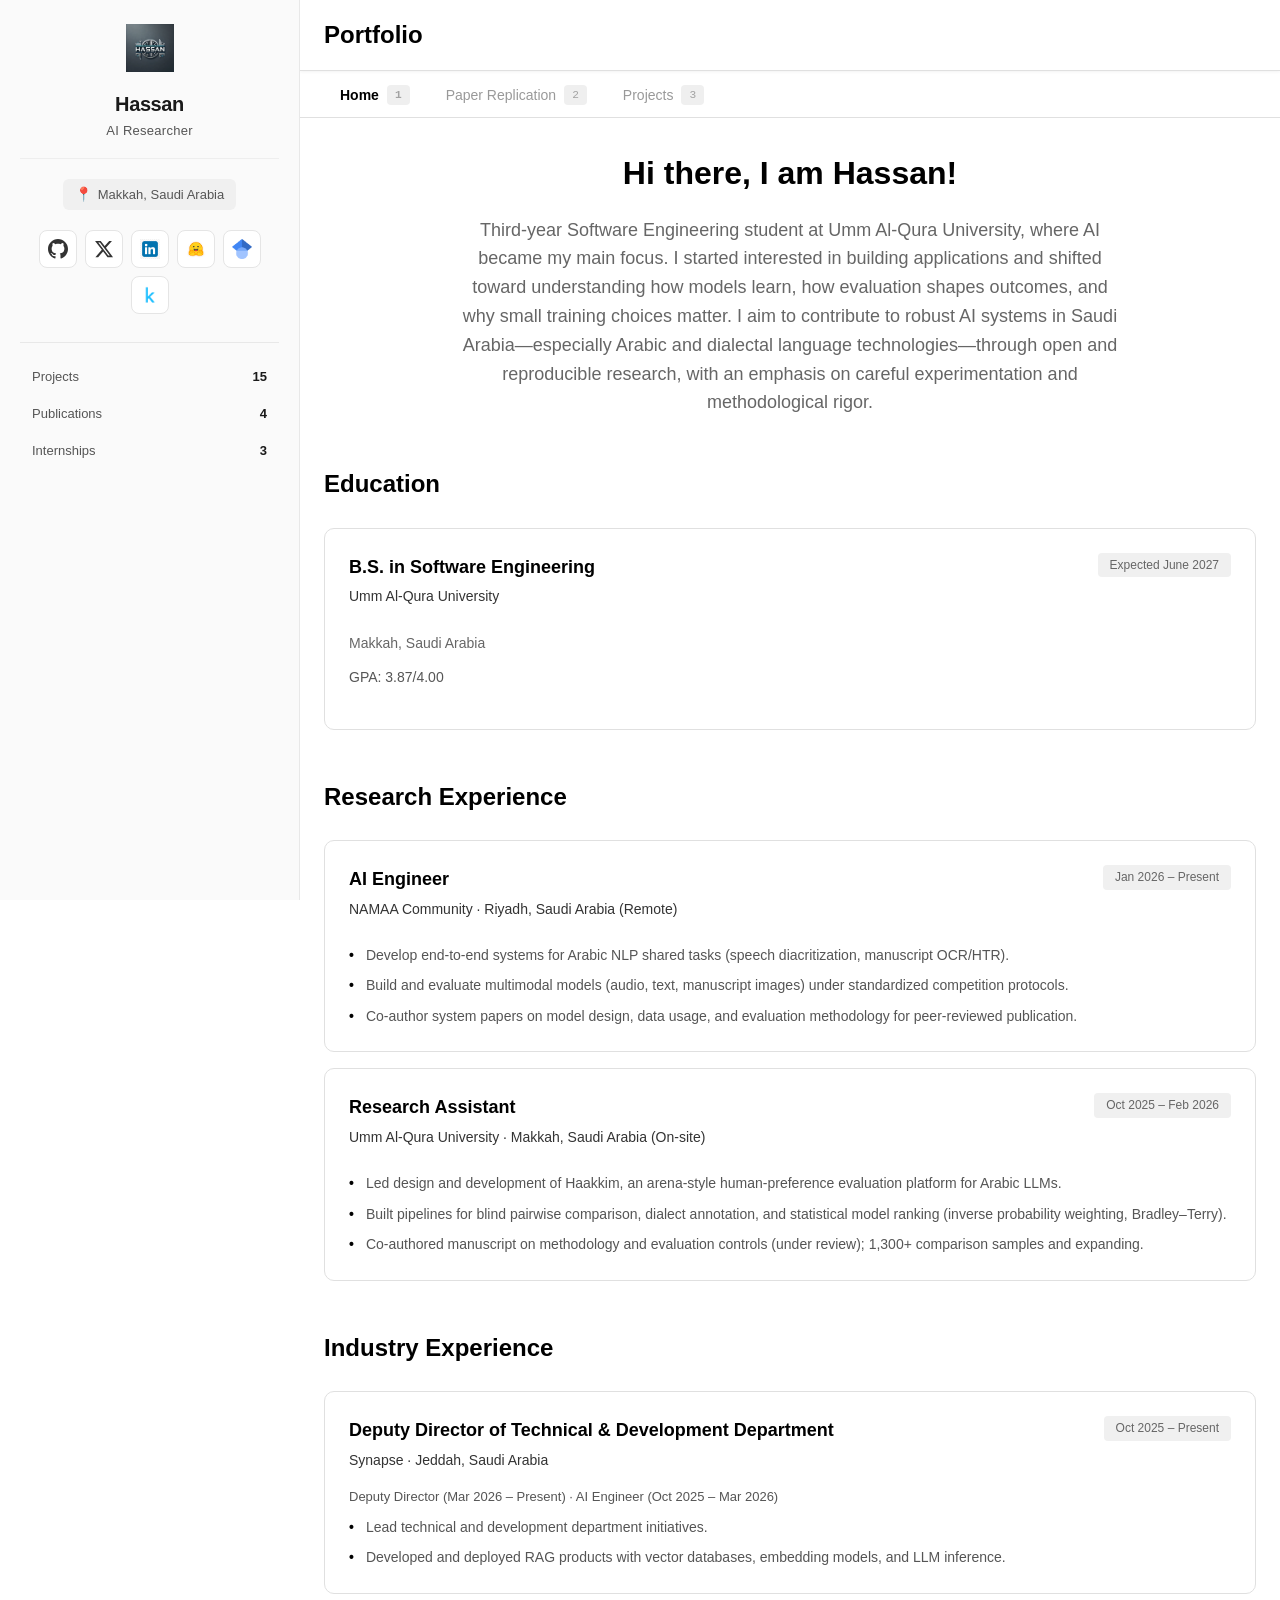
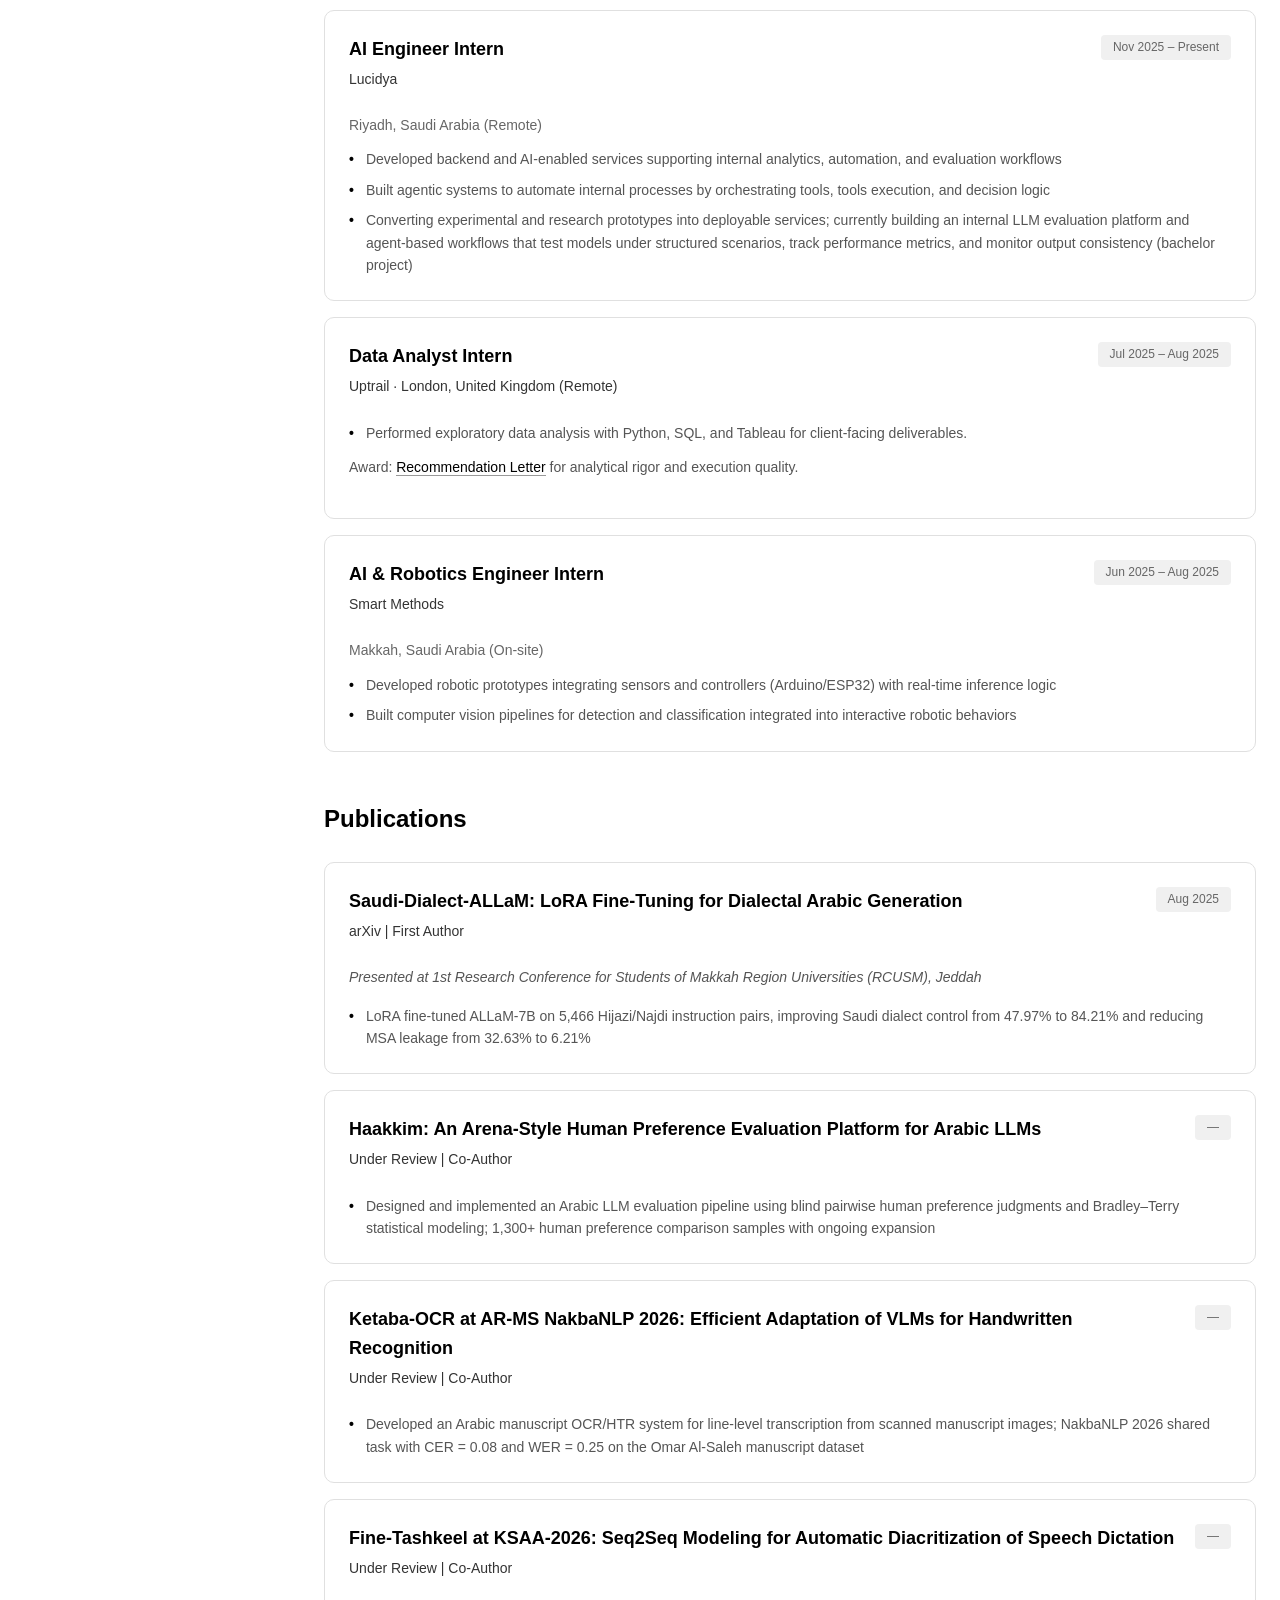
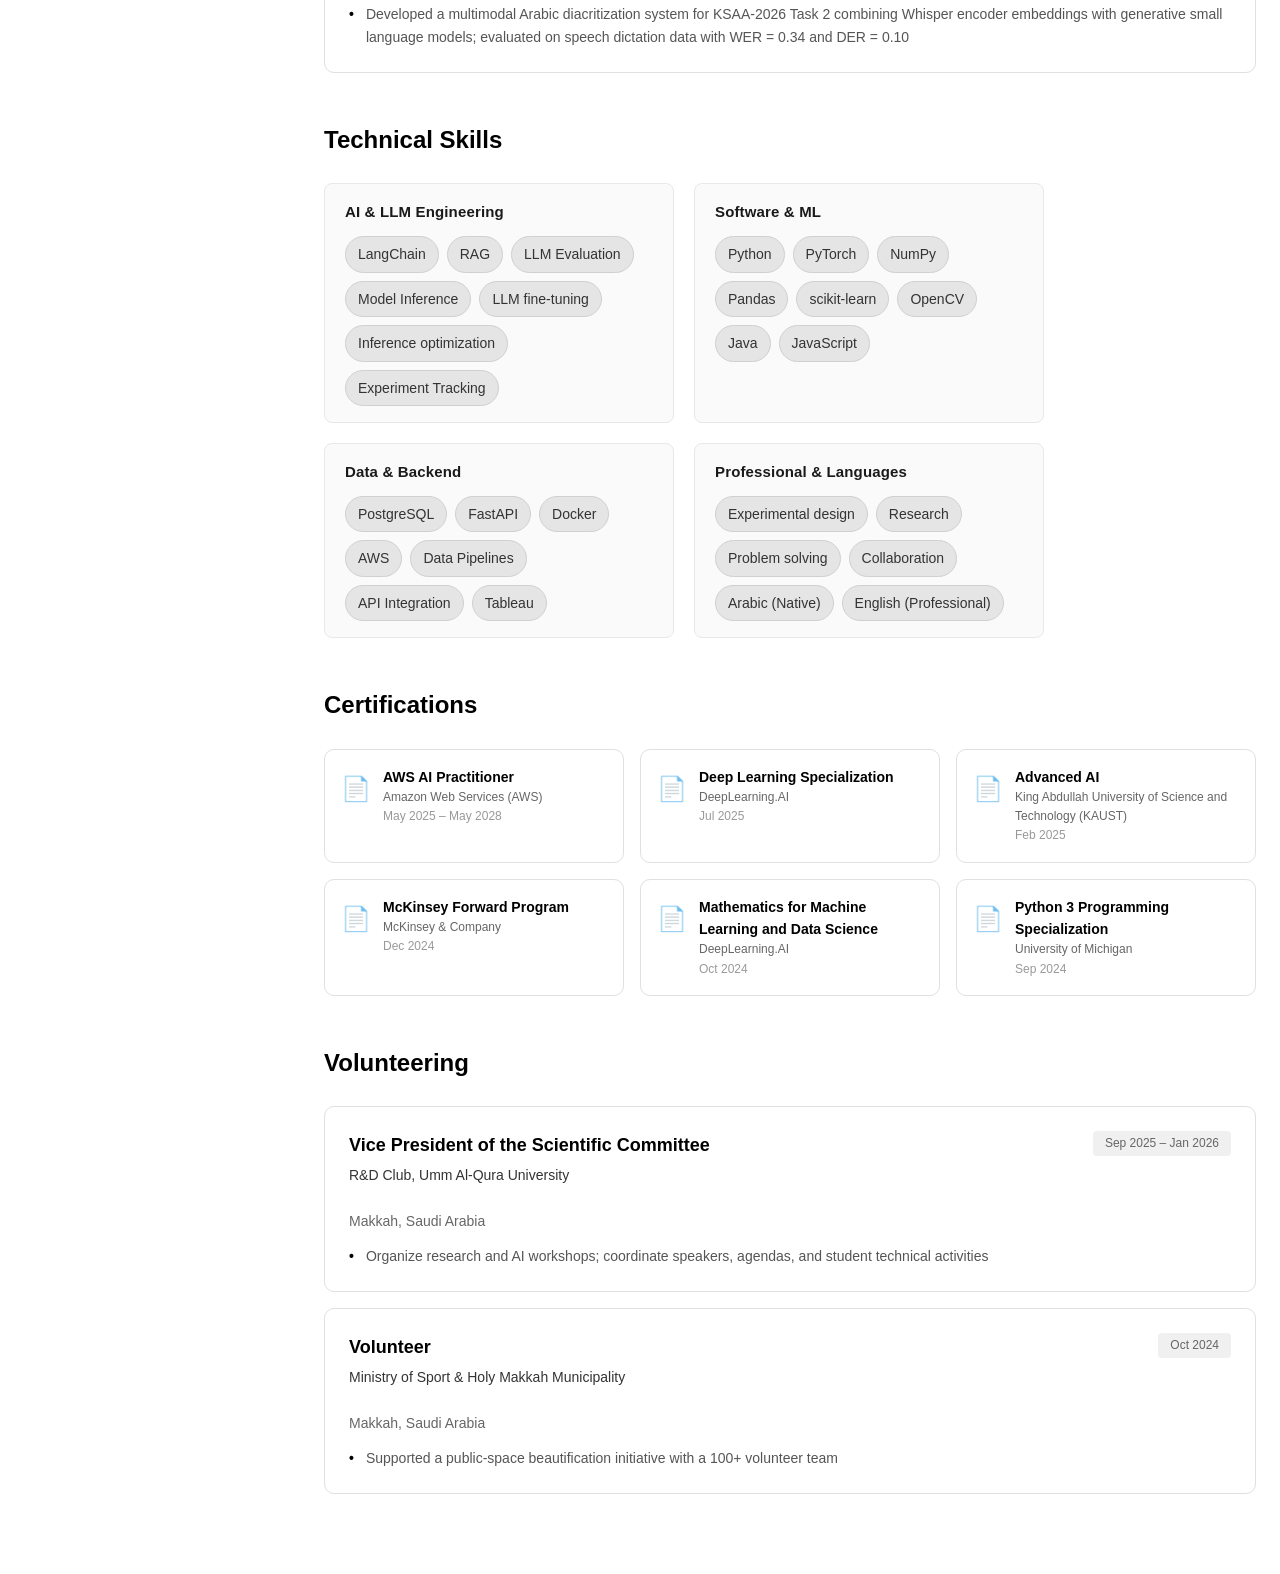
==== commit de8a1836: "Update job title from "AI Researcher" to "AI Engineer" in index.html" ====
--- a/index.html
+++ b/index.html
@@ -150,7 +150,7 @@
                             <div class="card">
                                 <div class="card-header">
                                     <div>
-                                        <h4>AI Researcher</h4>
+                                        <h4>AI Engineer</h4>
                                         <p class="company">NAMAA Community · Riyadh, Saudi Arabia (Remote)</p>
                                     </div>
                                     <span class="period">Jan 2026 – Present</span>
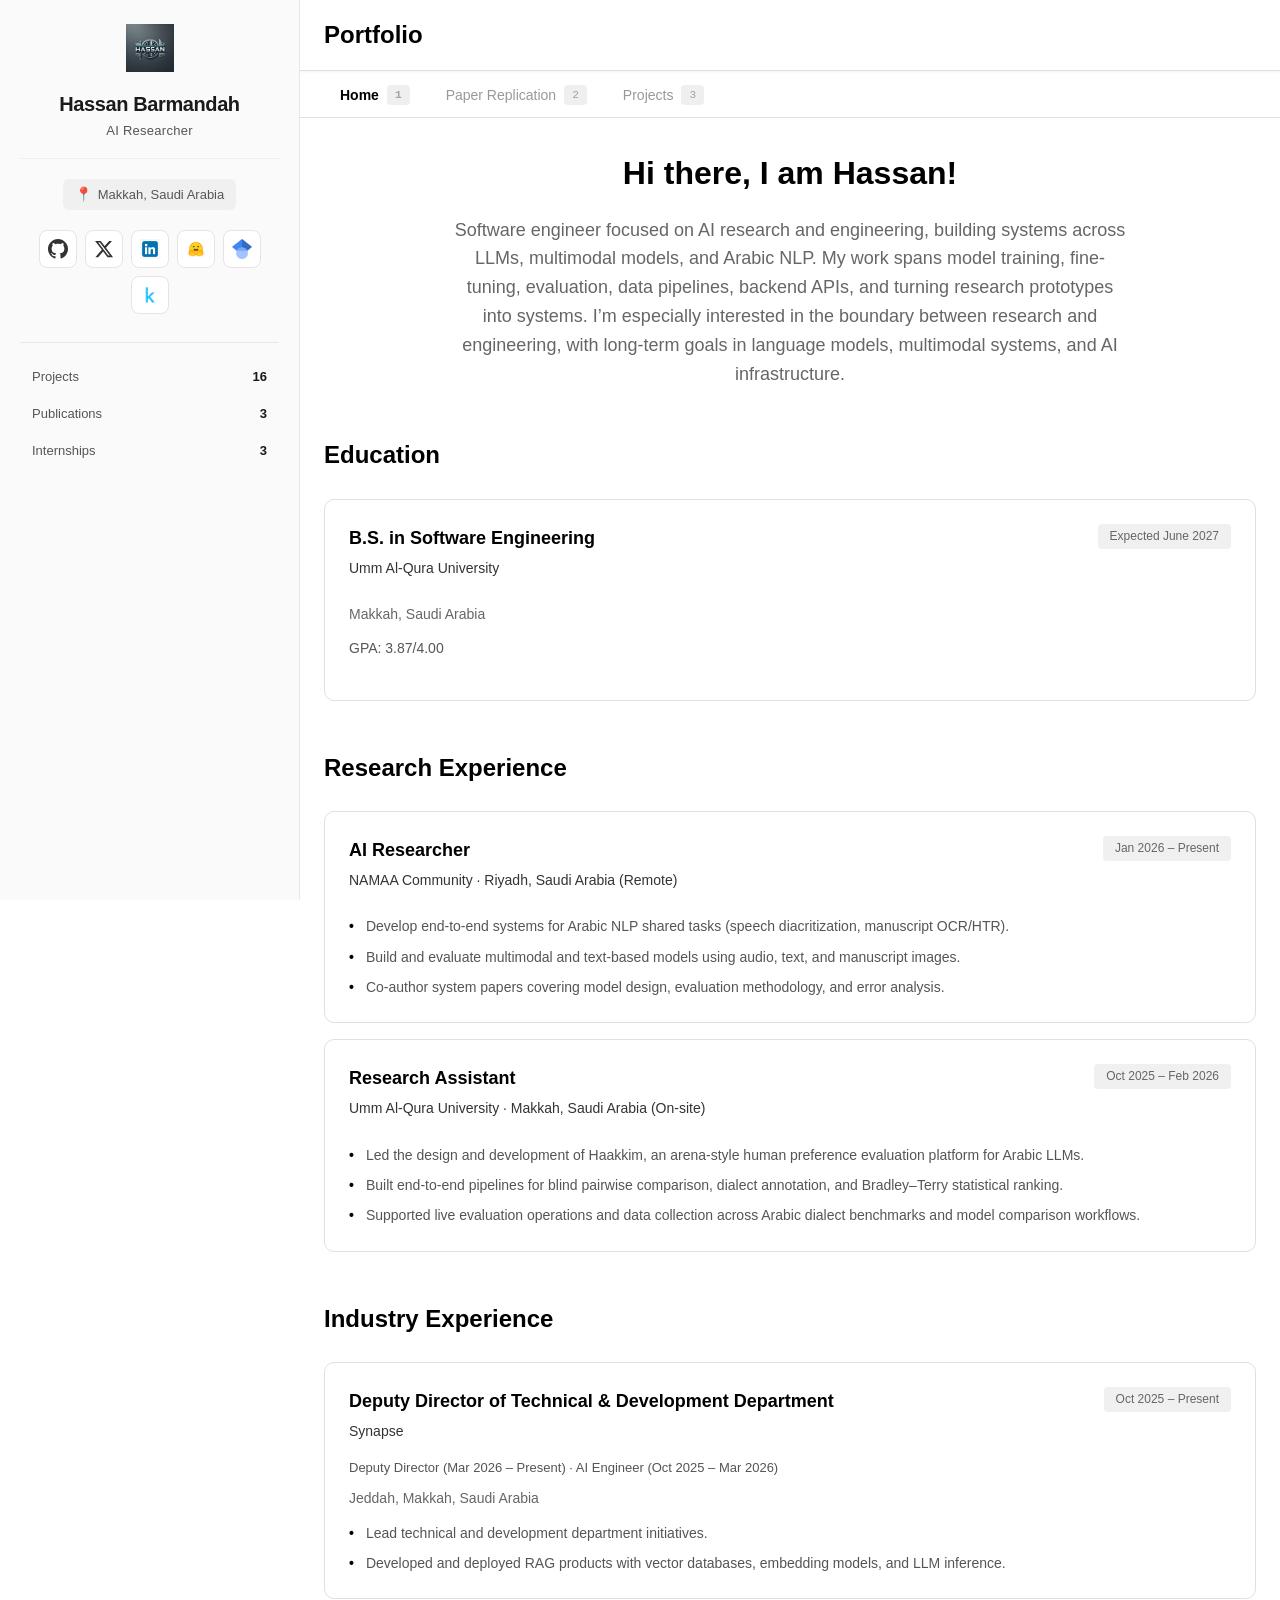
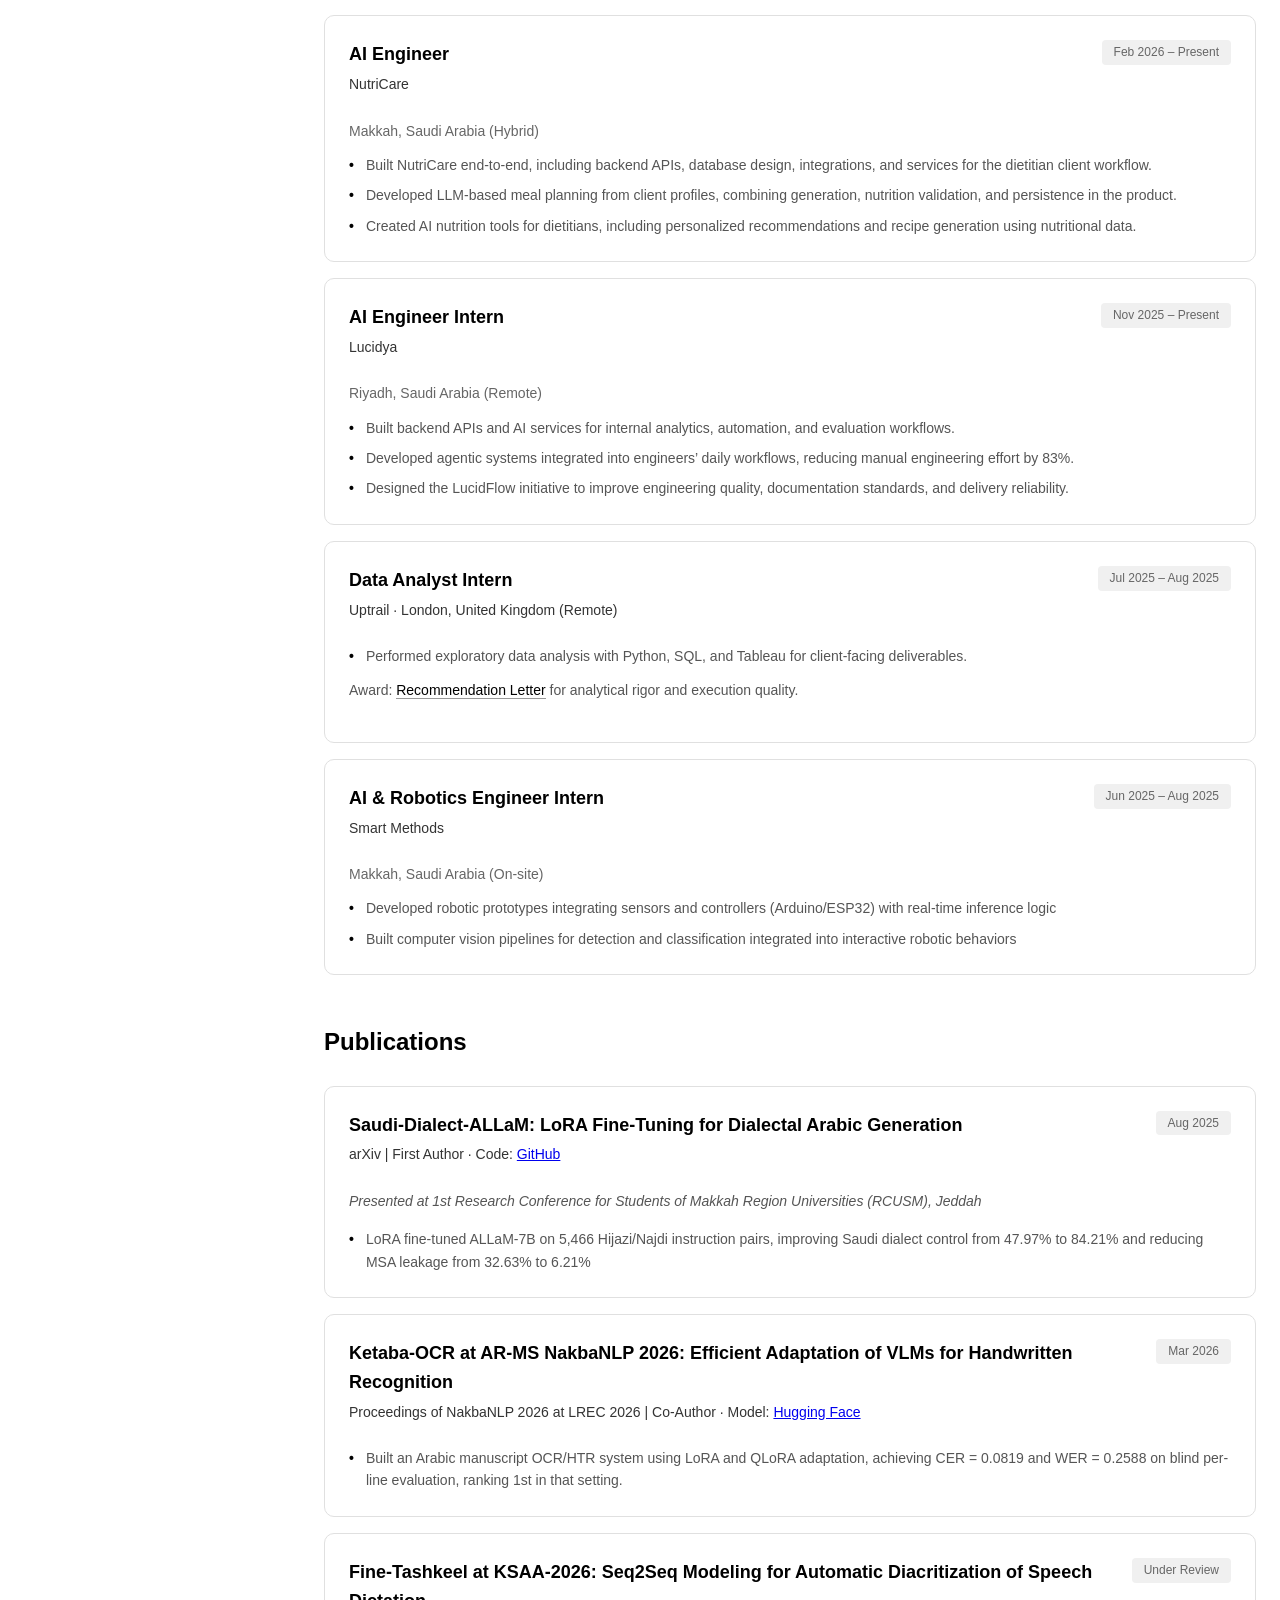
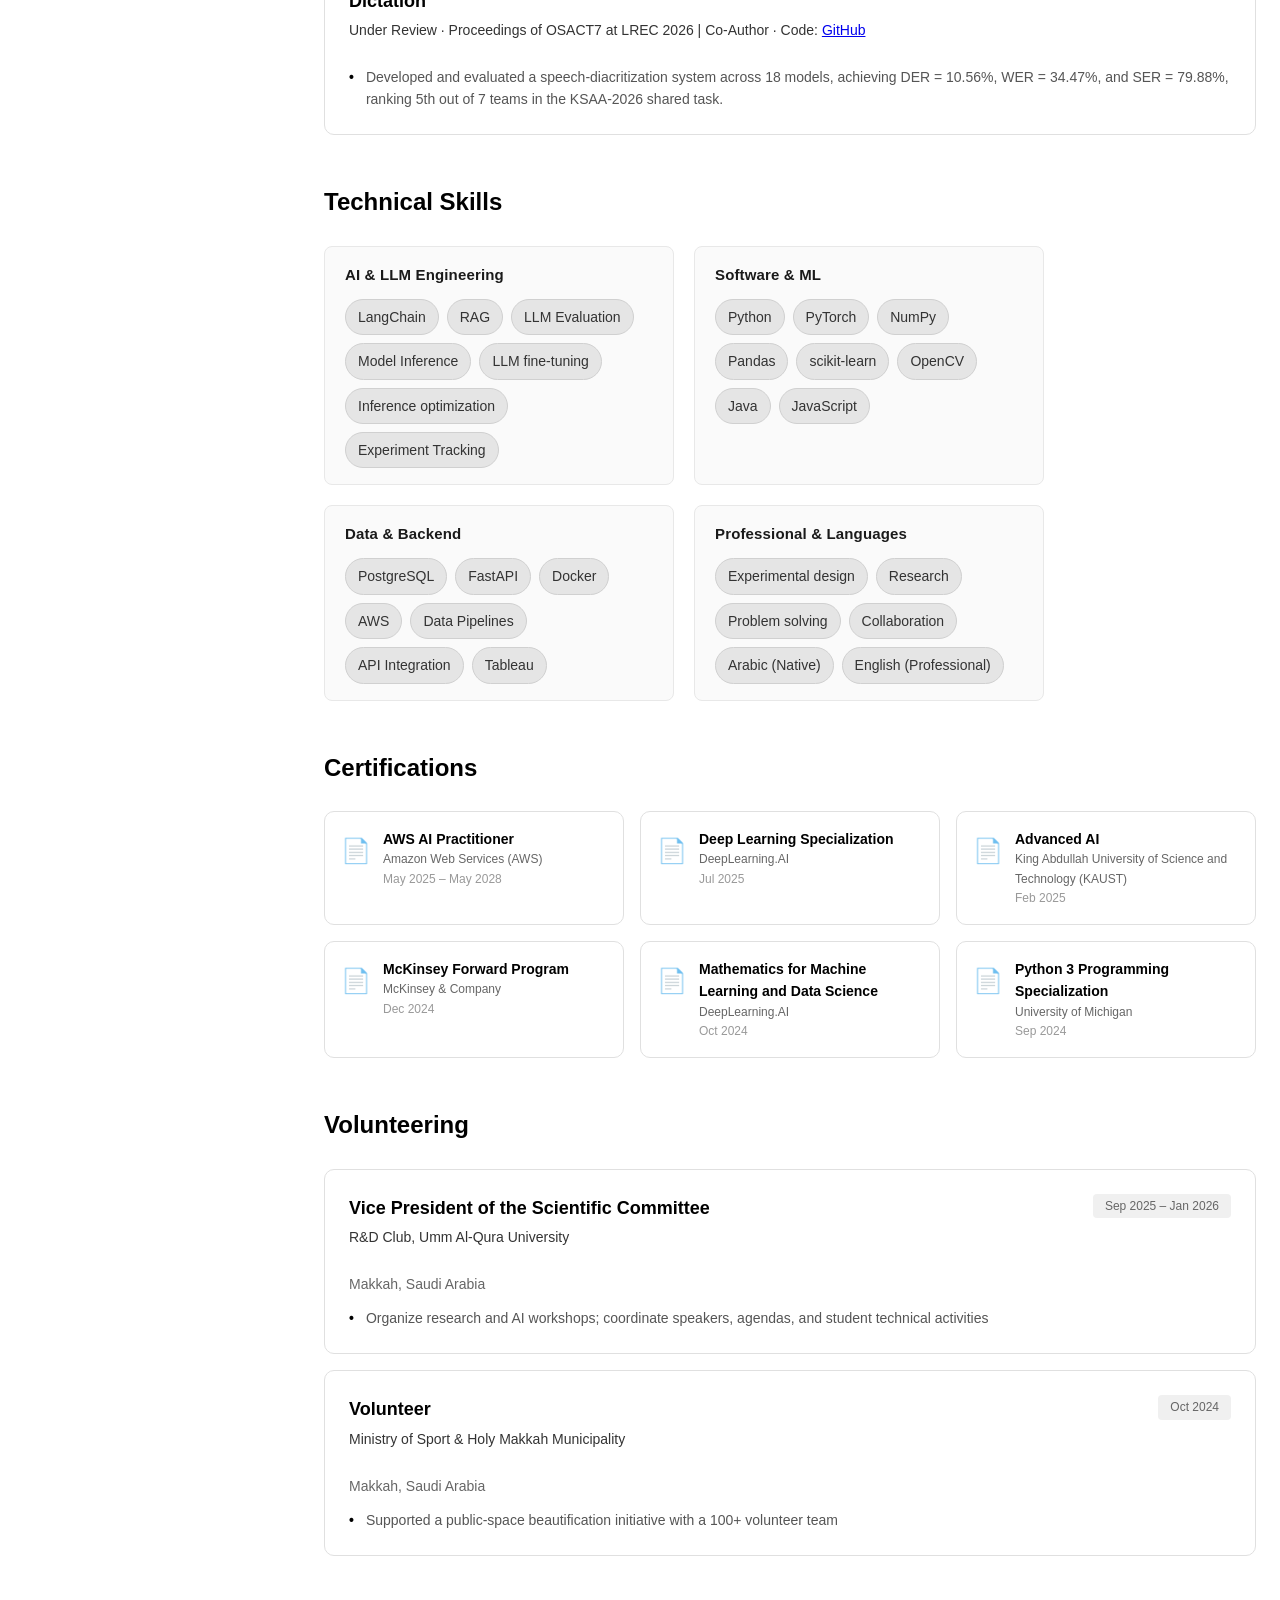
==== commit 71758ab6: "Update profile details and job descriptions in index.html, including name change to "Hassan Barmanda" ====
--- a/index.html
+++ b/index.html
@@ -19,7 +19,7 @@
 
             <!-- Profile Info -->
             <div class="profile-section">
-                <h1 class="name">Hassan</h1>
+                <h1 class="name">Hassan Barmandah</h1>
                 <p class="title">AI Researcher</p>
             </div>
 
@@ -64,11 +64,11 @@
             <div class="stats">
                 <div class="stat">
                     <span class="label">Projects</span>
-                    <span class="value">15</span>
+                    <span class="value">16</span>
                 </div>
                 <div class="stat">
                     <span class="label">Publications</span>
-                    <span class="value">4</span>
+                    <span class="value">3</span>
                 </div>
                 <div class="stat">
                     <span class="label">Internships</span>
@@ -126,7 +126,7 @@
                 <div id="home" class="tab-content active">
                     <section class="hero-section">
                         <h2>Hi there, I am Hassan!</h2>
-                        <p>Third-year Software Engineering student at Umm Al-Qura University, where AI became my main focus. I started interested in building applications and shifted toward understanding how models learn, how evaluation shapes outcomes, and why small training choices matter. I aim to contribute to robust AI systems in Saudi Arabia—especially Arabic and dialectal language technologies—through open and reproducible research, with an emphasis on careful experimentation and methodological rigor.</p>
+                        <p>Software engineer focused on AI research and engineering, building systems across LLMs, multimodal models, and Arabic NLP. My work spans model training, fine-tuning, evaluation, data pipelines, backend APIs, and turning research prototypes into systems. I’m especially interested in the boundary between research and engineering, with long-term goals in language models, multimodal systems, and AI infrastructure.</p>
                     </section>
 
                     <section class="education-section">
@@ -150,15 +150,15 @@
                             <div class="card">
                                 <div class="card-header">
                                     <div>
-                                        <h4>AI Engineer</h4>
+                                        <h4>AI Researcher</h4>
                                         <p class="company">NAMAA Community · Riyadh, Saudi Arabia (Remote)</p>
                                     </div>
                                     <span class="period">Jan 2026 – Present</span>
                                 </div>
                                 <ul class="description-list">
                                     <li>Develop end-to-end systems for Arabic NLP shared tasks (speech diacritization, manuscript OCR/HTR).</li>
-                                    <li>Build and evaluate multimodal models (audio, text, manuscript images) under standardized competition protocols.</li>
-                                    <li>Co-author system papers on model design, data usage, and evaluation methodology for peer-reviewed publication.</li>
+                                    <li>Build and evaluate multimodal and text-based models using audio, text, and manuscript images.</li>
+                                    <li>Co-author system papers covering model design, evaluation methodology, and error analysis.</li>
                                 </ul>
                             </div>
 
@@ -171,9 +171,9 @@
                                     <span class="period">Oct 2025 – Feb 2026</span>
                                 </div>
                                 <ul class="description-list">
-                                    <li>Led design and development of Haakkim, an arena-style human-preference evaluation platform for Arabic LLMs.</li>
-                                    <li>Built pipelines for blind pairwise comparison, dialect annotation, and statistical model ranking (inverse probability weighting, Bradley–Terry).</li>
-                                    <li>Co-authored manuscript on methodology and evaluation controls (under review); 1,300+ comparison samples and expanding.</li>
+                                    <li>Led the design and development of Haakkim, an arena-style human preference evaluation platform for Arabic LLMs.</li>
+                                    <li>Built end-to-end pipelines for blind pairwise comparison, dialect annotation, and Bradley–Terry statistical ranking.</li>
+                                    <li>Supported live evaluation operations and data collection across Arabic dialect benchmarks and model comparison workflows.</li>
                                 </ul>
                             </div>
                         </div>
@@ -186,11 +186,12 @@
                                 <div class="card-header">
                                     <div>
                                         <h4>Deputy Director of Technical &amp; Development Department</h4>
-                                        <p class="company">Synapse · Jeddah, Saudi Arabia</p>
+                                        <p class="company">Synapse</p>
                                         <p class="role-timeline">Deputy Director (Mar 2026 – Present) · AI Engineer (Oct 2025 – Mar 2026)</p>
                                     </div>
                                     <span class="period">Oct 2025 – Present</span>
                                 </div>
+                                <p class="location">Jeddah, Makkah, Saudi Arabia</p>
                                 <ul class="description-list">
                                     <li>Lead technical and development department initiatives.</li>
                                     <li>Developed and deployed RAG products with vector databases, embedding models, and LLM inference.</li>
@@ -200,6 +201,22 @@
                             <div class="card">
                                 <div class="card-header">
                                     <div>
+                                        <h4>AI Engineer</h4>
+                                        <p class="company">NutriCare</p>
+                                    </div>
+                                    <span class="period">Feb 2026 – Present</span>
+                                </div>
+                                <p class="location">Makkah, Saudi Arabia (Hybrid)</p>
+                                <ul class="description-list">
+                                    <li>Built NutriCare end-to-end, including backend APIs, database design, integrations, and services for the dietitian client workflow.</li>
+                                    <li>Developed LLM-based meal planning from client profiles, combining generation, nutrition validation, and persistence in the product.</li>
+                                    <li>Created AI nutrition tools for dietitians, including personalized recommendations and recipe generation using nutritional data.</li>
+                                </ul>
+                            </div>
+
+                            <div class="card">
+                                <div class="card-header">
+                                    <div>
                                         <h4>AI Engineer Intern</h4>
                                         <p class="company">Lucidya</p>
                                     </div>
@@ -207,9 +224,9 @@
                                 </div>
                                 <p class="location">Riyadh, Saudi Arabia (Remote)</p>
                                 <ul class="description-list">
-                                    <li>Developed backend and AI-enabled services supporting internal analytics, automation, and evaluation workflows</li>
-                                    <li>Built agentic systems to automate internal processes by orchestrating tools, tools execution, and decision logic</li>
-                                    <li>Converting experimental and research prototypes into deployable services; currently building an internal LLM evaluation platform and agent-based workflows that test models under structured scenarios, track performance metrics, and monitor output consistency (bachelor project)</li>
+                                    <li>Built backend APIs and AI services for internal analytics, automation, and evaluation workflows.</li>
+                                    <li>Developed agentic systems integrated into engineers’ daily workflows, reducing manual engineering effort by 83%.</li>
+                                    <li>Designed the LucidFlow initiative to improve engineering quality, documentation standards, and delivery reliability.</li>
                                 </ul>
                             </div>
 
@@ -251,7 +268,7 @@
                                 <div class="card-header">
                                     <div>
                                         <h4><a href="https://www.arxiv.org/abs/2508.13525" target="_blank" rel="noopener noreferrer">Saudi-Dialect-ALLaM: LoRA Fine-Tuning for Dialectal Arabic Generation</a></h4>
-                                        <p class="company">arXiv | First Author</p>
+                                        <p class="company">arXiv | First Author · Code: <a href="https://github.com/HasanBGit/Saudi-Dialect-ALLaM" target="_blank" rel="noopener noreferrer">GitHub</a></p>
                                     </div>
                                     <span class="period">Aug 2025</span>
                                 </div>
@@ -264,26 +281,13 @@
                             <div class="card">
                                 <div class="card-header">
                                     <div>
-                                        <h4>Haakkim: An Arena-Style Human Preference Evaluation Platform for Arabic LLMs</h4>
-                                        <p class="company">Under Review | Co-Author</p>
-                                    </div>
-                                    <span class="period">—</span>
-                                </div>
-                                <ul class="description-list">
-                                    <li>Designed and implemented an Arabic LLM evaluation pipeline using blind pairwise human preference judgments and Bradley–Terry statistical modeling; 1,300+ human preference comparison samples with ongoing expansion</li>
-                                </ul>
-                            </div>
-
-                            <div class="card">
-                                <div class="card-header">
-                                    <div>
-                                        <h4><a href="https://huggingface.co/HassanB4" target="_blank" rel="noopener noreferrer">Ketaba-OCR at AR-MS NakbaNLP 2026: Efficient Adaptation of VLMs for Handwritten Recognition</a></h4>
-                                        <p class="company">Under Review | Co-Author</p>
-                                    </div>
-                                    <span class="period">—</span>
-                                </div>
-                                <ul class="description-list">
-                                    <li>Developed an Arabic manuscript OCR/HTR system for line-level transcription from scanned manuscript images; NakbaNLP 2026 shared task with CER = 0.08 and WER = 0.25 on the Omar Al-Saleh manuscript dataset</li>
+                                        <h4>Ketaba-OCR at AR-MS NakbaNLP 2026: Efficient Adaptation of VLMs for Handwritten Recognition</h4>
+                                        <p class="company">Proceedings of NakbaNLP 2026 at LREC 2026 | Co-Author · Model: <a href="https://huggingface.co/HassanB4/Ketaba-OCR-LoRA" target="_blank" rel="noopener noreferrer">Hugging Face</a></p>
+                                    </div>
+                                    <span class="period">Mar 2026</span>
+                                </div>
+                                <ul class="description-list">
+                                    <li>Built an Arabic manuscript OCR/HTR system using LoRA and QLoRA adaptation, achieving CER = 0.0819 and WER = 0.2588 on blind per-line evaluation, ranking 1st in that setting.</li>
                                 </ul>
                             </div>
 
@@ -291,12 +295,12 @@
                                 <div class="card-header">
                                     <div>
                                         <h4>Fine-Tashkeel at KSAA-2026: Seq2Seq Modeling for Automatic Diacritization of Speech Dictation</h4>
-                                        <p class="company">Under Review | Co-Author</p>
-                                    </div>
-                                    <span class="period">—</span>
-                                </div>
-                                <ul class="description-list">
-                                    <li>Developed a multimodal Arabic diacritization system for KSAA-2026 Task 2 combining Whisper encoder embeddings with generative small language models; evaluated on speech dictation data with WER = 0.34 and DER = 0.10</li>
+                                        <p class="company">Under Review · Proceedings of OSACT7 at LREC 2026 | Co-Author · Code: <a href="https://github.com/HasanBGit/KSAA2026-Fine-Tashkeel" target="_blank" rel="noopener noreferrer">GitHub</a></p>
+                                    </div>
+                                    <span class="period">Under Review</span>
+                                </div>
+                                <ul class="description-list">
+                                    <li>Developed and evaluated a speech-diacritization system across 18 models, achieving DER = 10.56%, WER = 34.47%, and SER = 79.88%, ranking 5th out of 7 teams in the KSAA-2026 shared task.</li>
                                 </ul>
                             </div>
                         </div>
@@ -534,6 +538,17 @@
                             <p class="project-note">Apache 2.0 · <a href="https://huggingface.co/HassanB4/Ketaba-OCR-LoRA" target="_blank" rel="noopener noreferrer">Model</a> · <a href="https://colab.research.google.com/drive/1eKVDxrgMlyBLhDnW_0Gdm2kHC1153N7j?usp=sharing" target="_blank" rel="noopener noreferrer">Colab</a></p>
                         </div>
                         <div class="card">
+                            <h3><a href="https://github.com/HasanBGit/KSAA2026-Fine-Tashkeel" target="_blank" rel="noopener noreferrer">Fine-Tashkeel at KSAA-2026</a></h3>
+                            <p>Official code and results for our submission to Task 2 of the KSAA-2026 Shared Task on automatic diacritization of Arabic speech dictation. Systematic evaluation of <strong>18</strong> diacritization models (Seq2Seq, token classification, decoder LLMs, ASR+Text), achieving <strong>5th place</strong> on the official leaderboard (DER <strong>10.56%</strong>, WER <strong>34.47%</strong>, SER <strong>79.88%</strong>).</p>
+                            <div class="skill-tags">
+                                <span class="tag">Python</span>
+                                <span class="tag">Transformers</span>
+                                <span class="tag">ByT5</span>
+                                <span class="tag">Arabic NLP</span>
+                            </div>
+                            <p class="project-note">NAMAA Community · 2026 · <a href="https://github.com/HasanBGIt/KSAA2026-Fine-Tashkeel" target="_blank" rel="noopener noreferrer">GitHub</a></p>
+                        </div>
+                        <div class="card">
                             <h3><a href="https://github.com/HasanBGit/QARI-OCR-LoRA" target="_blank" rel="noopener noreferrer">QARI-OCR-LoRA</a></h3>
                             <p>Additional experimental model for <a href="https://acrps.ai/nakba-nlp-manu-understanding-2026" target="_blank" rel="noopener noreferrer">NakbaNLP 2026</a> AR-MS: LoRA fine-tuning of NAMAA-Space’s Qari-OCR (Qwen2-VL-2B) with DoRA and RSLoRA (~37.6M trainable, 1.67%). CER 0.2635 on blind test. Companion to our main submission Ketaba-OCR (1st per-line).</p>
                             <div class="skill-tags">
@@ -599,7 +614,7 @@
                                 <span class="tag">Arabic</span>
                                 <span class="tag">Deep Learning</span>
                             </div>
-                            <p class="project-note"><a href="https://www.kaggle.com/hassan45hb/code" target="_blank" rel="noopener noreferrer">Kaggle</a> · Notebook</p>
+                            <p class="project-note"><a href="https://www.kaggle.com/code/hassan45hb/arasl-acc-97" target="_blank" rel="noopener noreferrer">Kaggle</a> · Notebook</p>
                         </div>
                         <div class="card">
                             <h3><a href="https://www.kaggle.com/code/hassan45hb/fruit-recognition-efficientnet-acc-99-91" target="_blank" rel="noopener noreferrer">Fruit Recognition (EfficientNet, Acc &gt; 99.91%)</a></h3>
@@ -609,7 +624,7 @@
                                 <span class="tag">Transfer Learning</span>
                                 <span class="tag">Image Classification</span>
                             </div>
-                            <p class="project-note"><a href="https://www.kaggle.com/hassan45hb/code" target="_blank" rel="noopener noreferrer">Kaggle</a> · Notebook</p>
+                            <p class="project-note"><a href="https://www.kaggle.com/code/hassan45hb/fruit-recognition-efficientnet-acc-99-91" target="_blank" rel="noopener noreferrer">Kaggle</a> · Notebook</p>
                         </div>
                         <div class="card">
                             <h3><a href="https://www.kaggle.com/code/hassan45hb/k-means-clustering" target="_blank" rel="noopener noreferrer">K-Means Clustering</a></h3>
@@ -619,7 +634,7 @@
                                 <span class="tag">Unsupervised Learning</span>
                                 <span class="tag">Python</span>
                             </div>
-                            <p class="project-note"><a href="https://www.kaggle.com/hassan45hb/code" target="_blank" rel="noopener noreferrer">Kaggle</a> · Notebook</p>
+                            <p class="project-note"><a href="https://www.kaggle.com/code/hassan45hb/k-means-clustering" target="_blank" rel="noopener noreferrer">Kaggle</a> · Notebook</p>
                         </div>
                         <div class="card">
                             <h3><a href="https://www.kaggle.com/code/hassan45hb/cdcgan-celeba-female-or-male" target="_blank" rel="noopener noreferrer">cDCGAN — CelebA Female or Male</a></h3>
@@ -630,7 +645,7 @@
                                 <span class="tag">CelebA</span>
                                 <span class="tag">PyTorch</span>
                             </div>
-                            <p class="project-note"><a href="https://www.kaggle.com/hassan45hb/code" target="_blank" rel="noopener noreferrer">Kaggle</a> · Notebook</p>
+                            <p class="project-note"><a href="https://www.kaggle.com/code/hassan45hb/cdcgan-celeba-female-or-male" target="_blank" rel="noopener noreferrer">Kaggle</a> · Notebook</p>
                         </div>
                         <div class="card">
                             <h3><a href="https://www.kaggle.com/code/hassan45hb/denoising-diffusion-probabilistic-stanfordcars" target="_blank" rel="noopener noreferrer">Denoising Diffusion Probabilistic (StanfordCars)</a></h3>
@@ -640,7 +655,7 @@
                                 <span class="tag">Diffusion</span>
                                 <span class="tag">Stanford Cars</span>
                             </div>
-                            <p class="project-note"><a href="https://www.kaggle.com/hassan45hb/code" target="_blank" rel="noopener noreferrer">Kaggle</a> · Notebook</p>
+                            <p class="project-note"><a href="https://www.kaggle.com/code/hassan45hb/denoising-diffusion-probabilistic-stanfordcars" target="_blank" rel="noopener noreferrer">Kaggle</a> · Notebook</p>
                         </div>
                         <div class="card">
                             <h3><a href="https://www.kaggle.com/code/hassan45hb/sentiment-classifier-model" target="_blank" rel="noopener noreferrer">Sentiment Classifier Model</a></h3>
@@ -650,7 +665,7 @@
                                 <span class="tag">Sentiment Analysis</span>
                                 <span class="tag">Classification</span>
                             </div>
-                            <p class="project-note"><a href="https://www.kaggle.com/hassan45hb/code" target="_blank" rel="noopener noreferrer">Kaggle</a> · Notebook</p>
+                            <p class="project-note"><a href="https://www.kaggle.com/code/hassan45hb/sentiment-classifier-model" target="_blank" rel="noopener noreferrer">Kaggle</a> · Notebook</p>
                         </div>
                         <div class="card">
                             <h3><a href="https://www.kaggle.com/code/hassan45hb/vanilla-gan-mnist" target="_blank" rel="noopener noreferrer">Vanilla GAN (MNIST)</a></h3>
@@ -660,7 +675,7 @@
                                 <span class="tag">MNIST</span>
                                 <span class="tag">Generative Models</span>
                             </div>
-                            <p class="project-note"><a href="https://www.kaggle.com/hassan45hb/code" target="_blank" rel="noopener noreferrer">Kaggle</a> · Notebook</p>
+                            <p class="project-note"><a href="https://www.kaggle.com/code/hassan45hb/vanilla-gan-mnist" target="_blank" rel="noopener noreferrer">Kaggle</a> · Notebook</p>
                         </div>
                     </div>
                 </div>
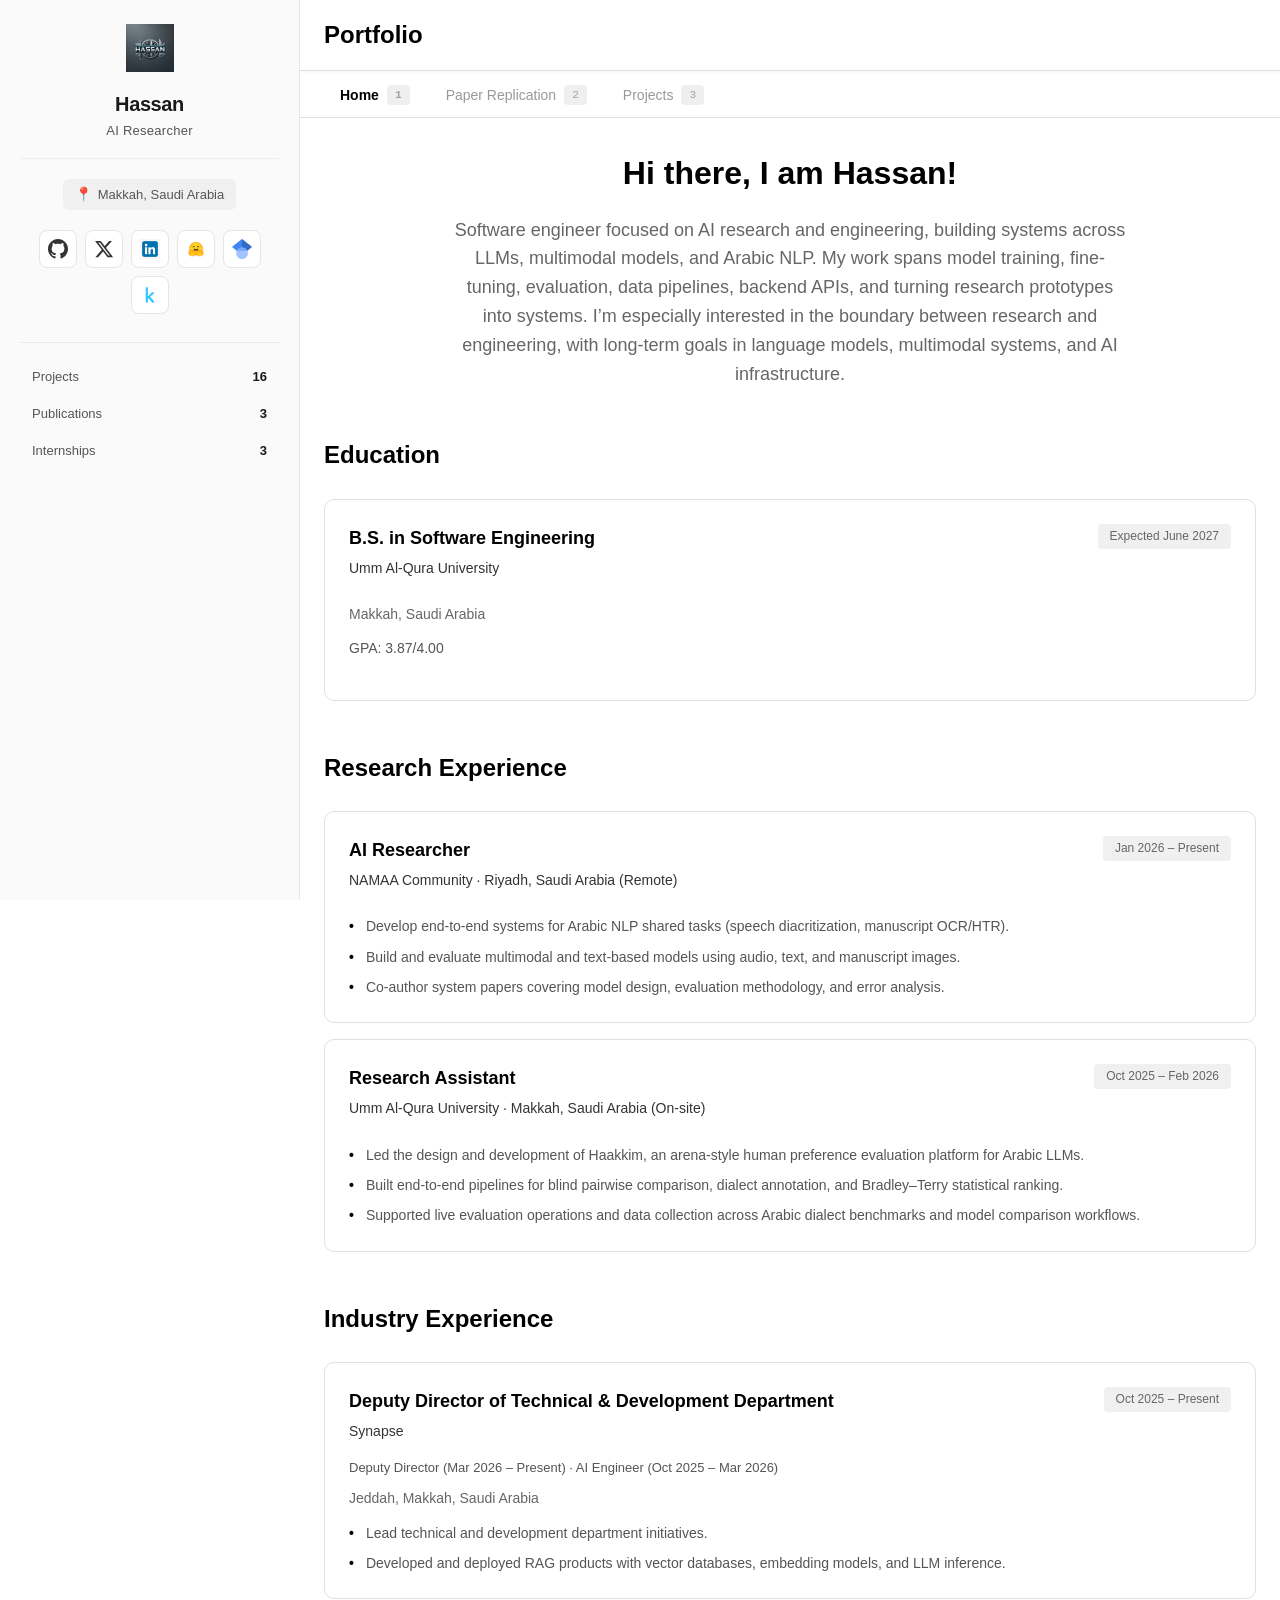
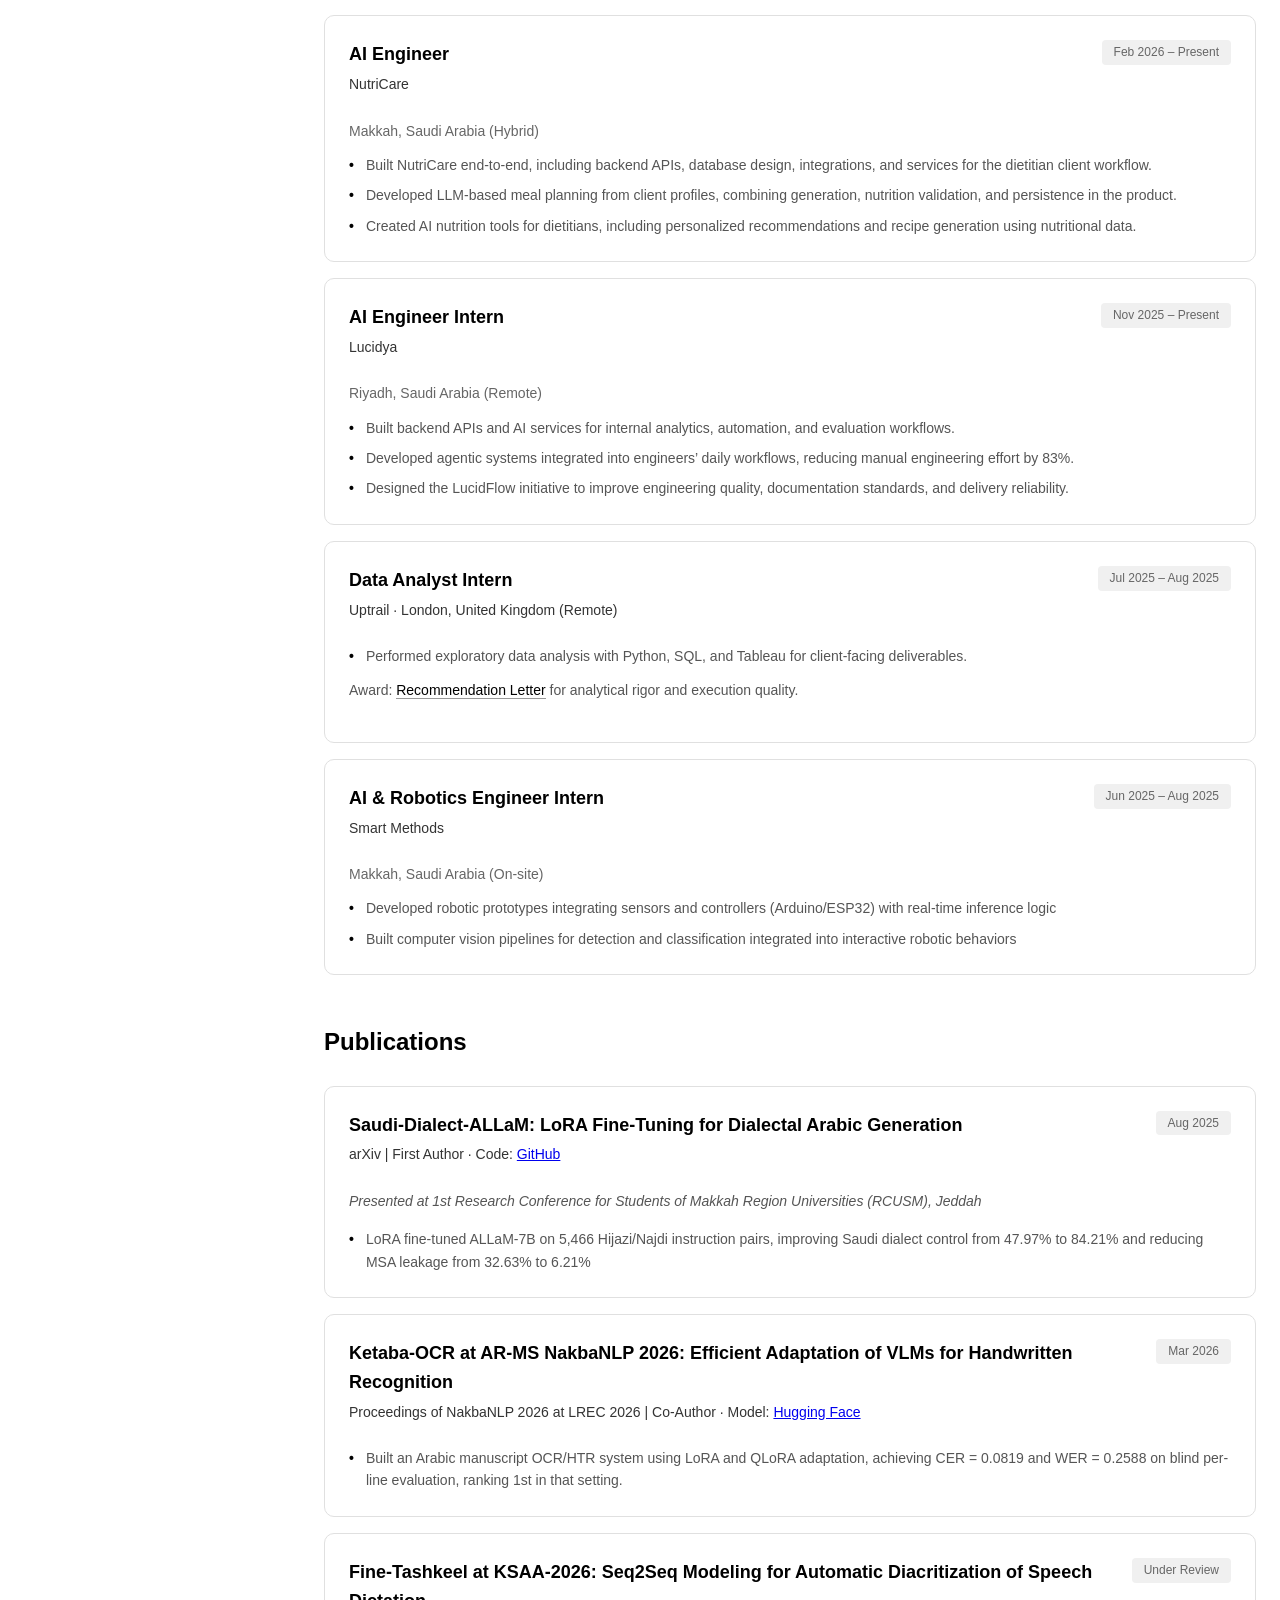
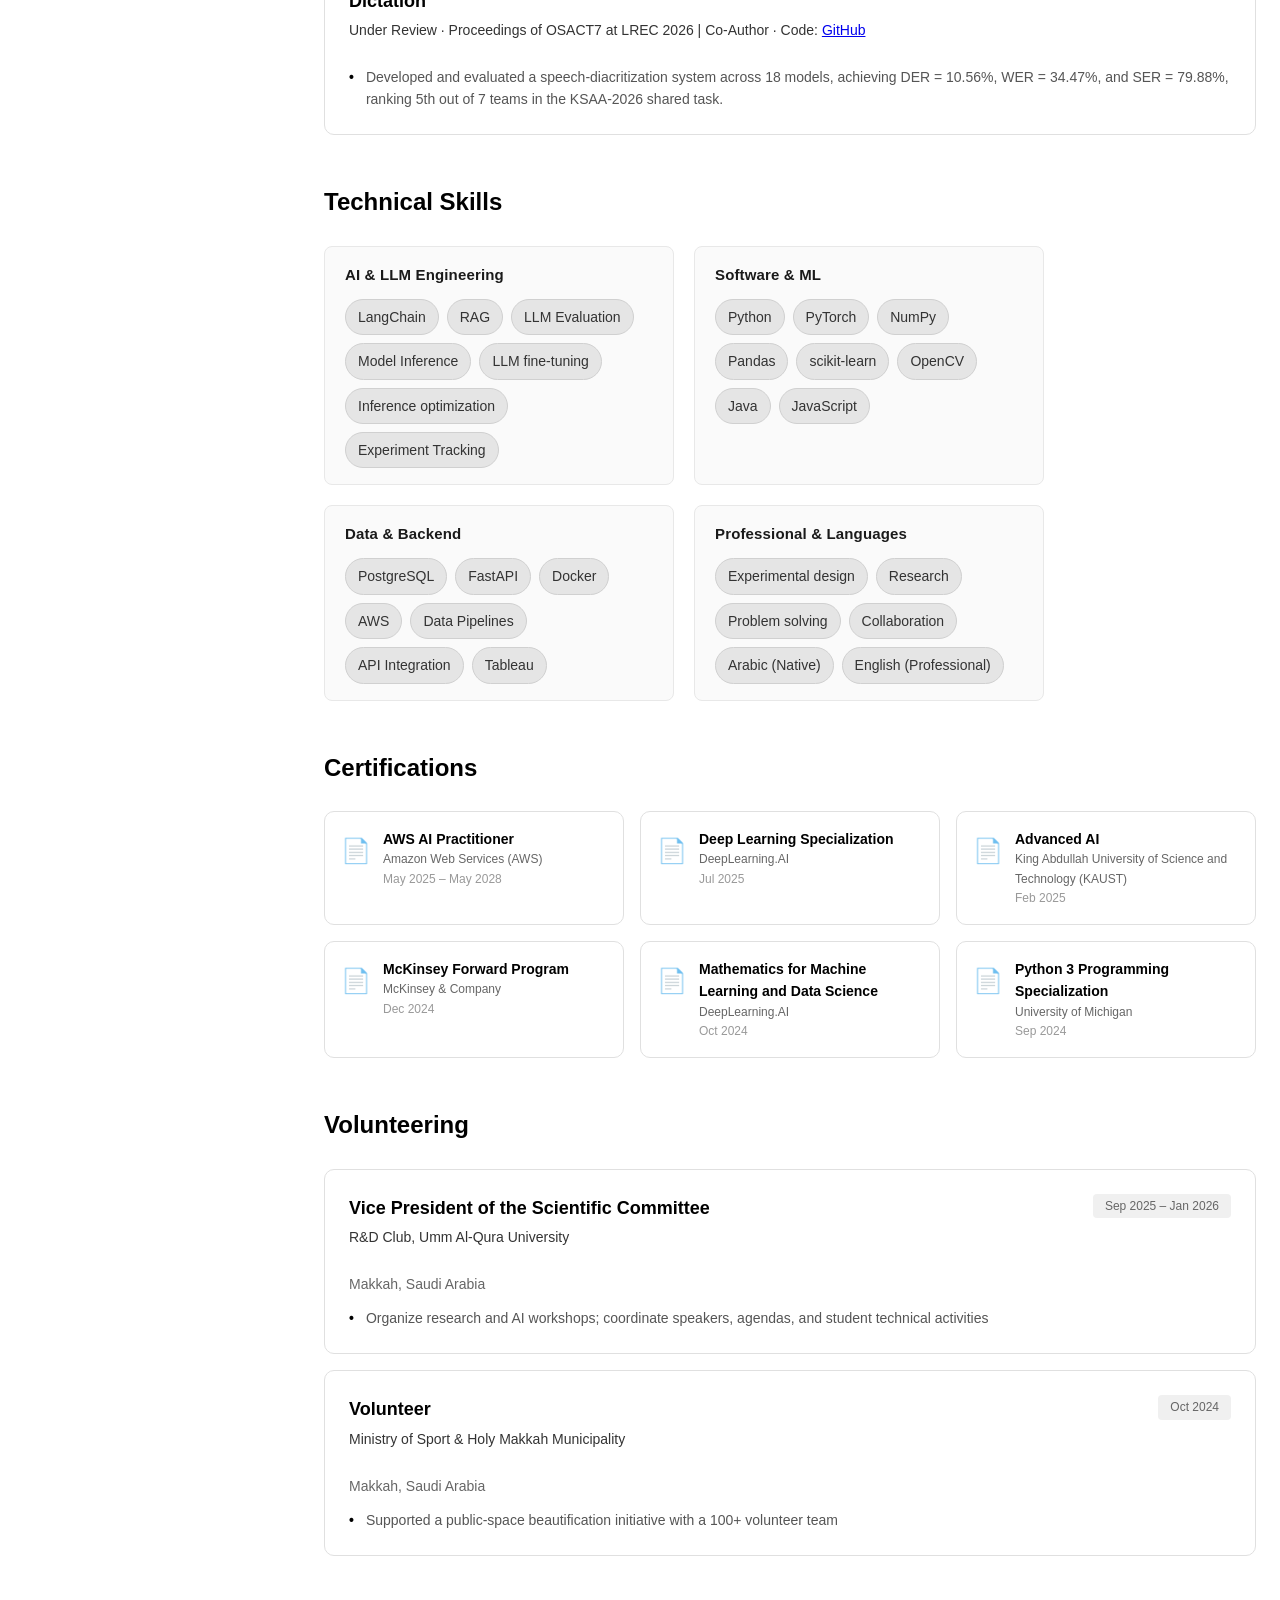
==== commit 85958a1e: "Update profile name in index.html from "Hassan Barmandah" to "Hassan"" ====
--- a/index.html
+++ b/index.html
@@ -19,7 +19,7 @@
 
             <!-- Profile Info -->
             <div class="profile-section">
-                <h1 class="name">Hassan Barmandah</h1>
+                <h1 class="name">Hassan</h1>
                 <p class="title">AI Researcher</p>
             </div>
 
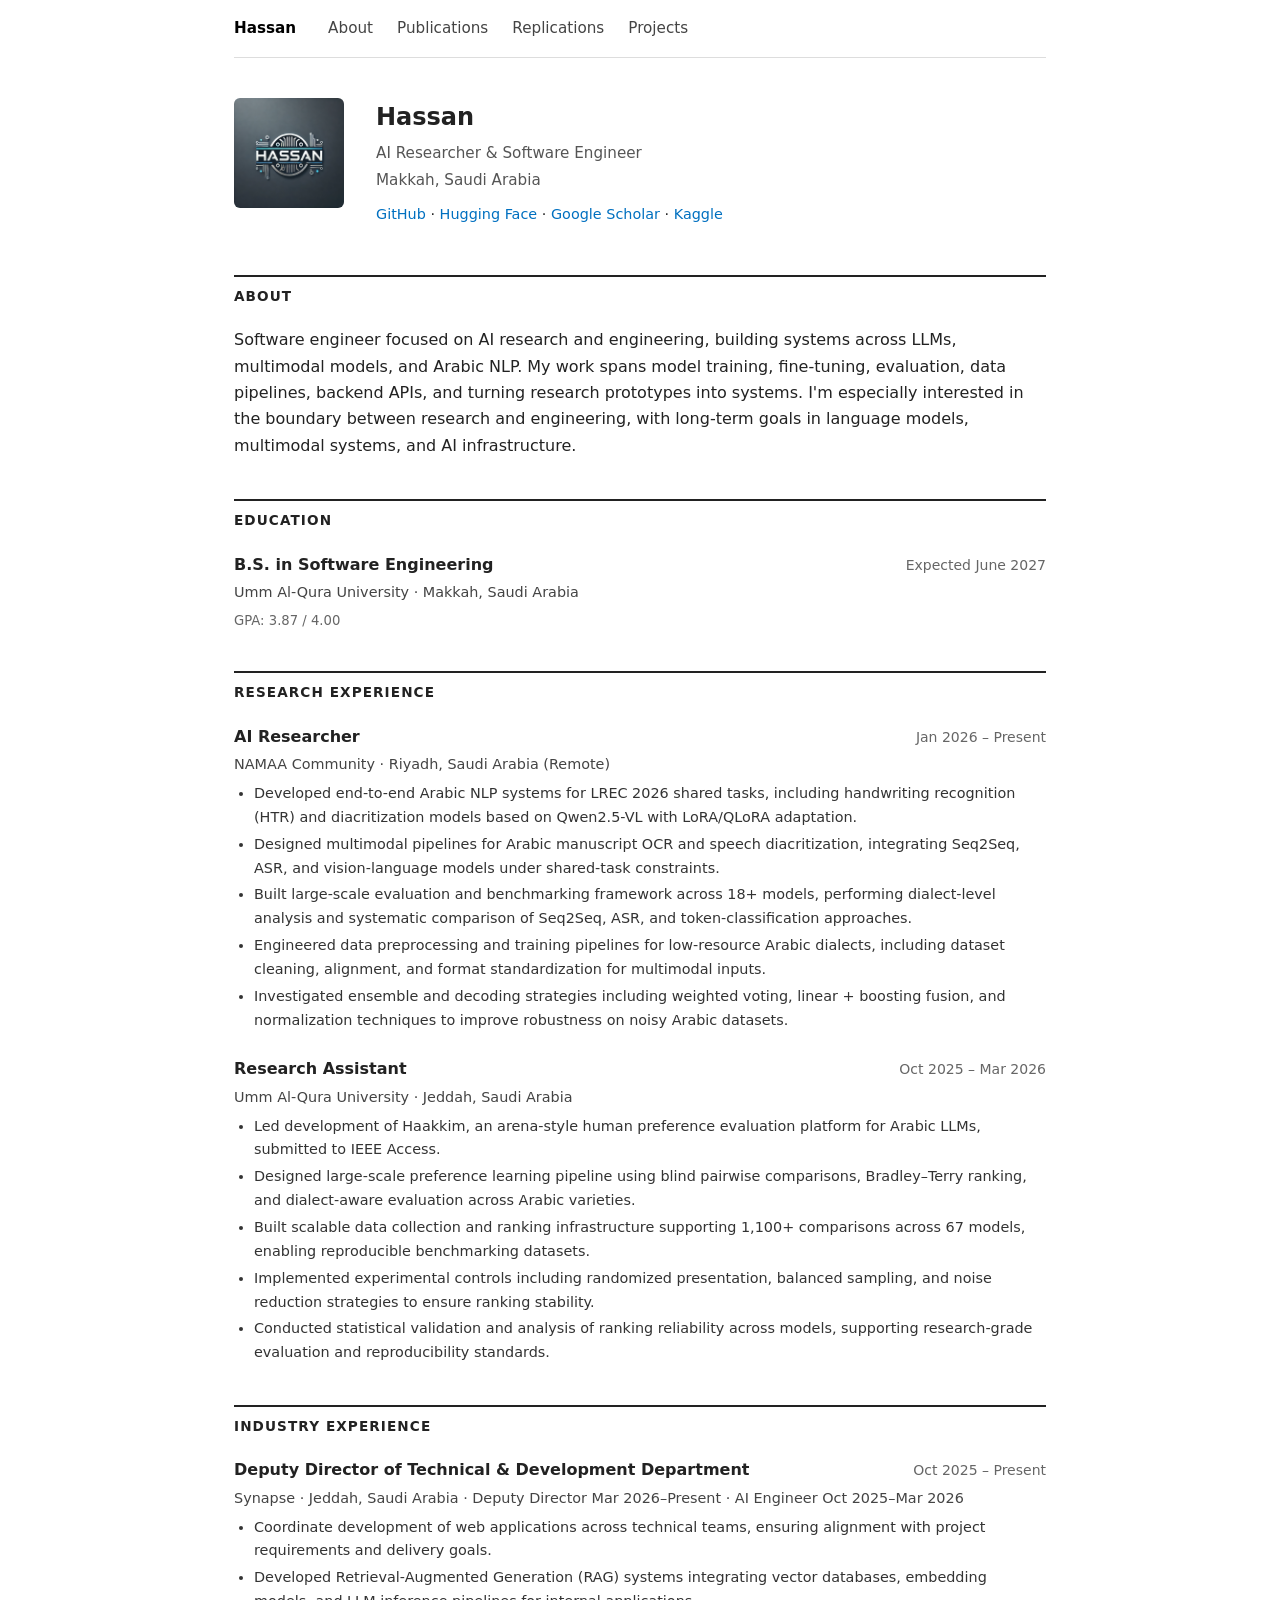
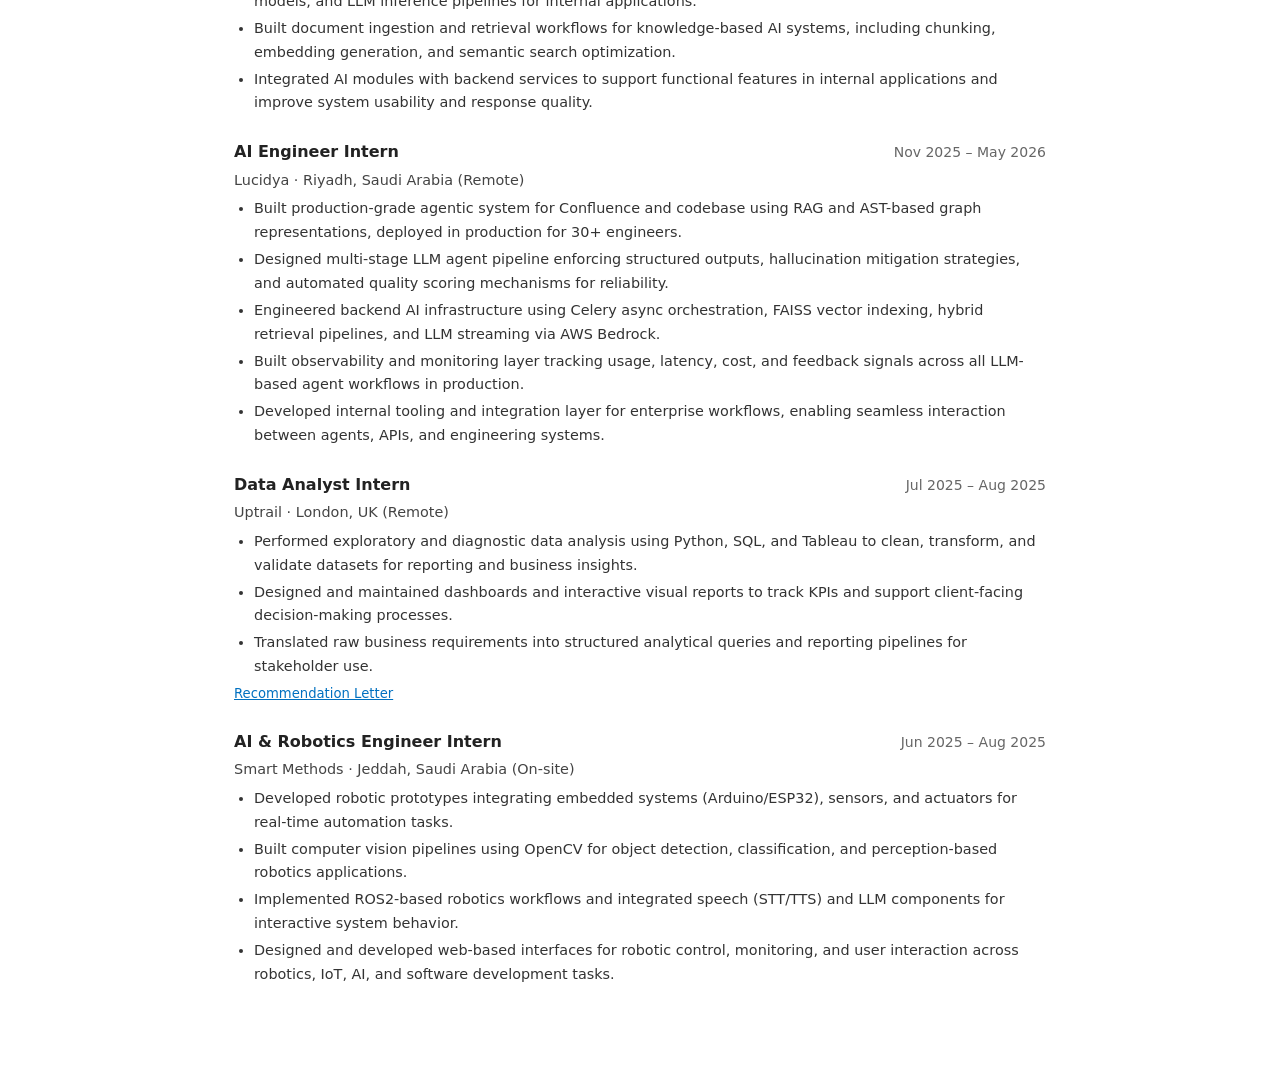
==== commit 025b8b9d: "Refactor index.html to streamline content, remove script.js, and enhance styles in styles.css for im" ====
--- a/index.html
+++ b/index.html
@@ -1,688 +1,150 @@
 <!DOCTYPE html>
 <html lang="en">
 <head>
-    <meta charset="UTF-8">
-    <meta name="viewport" content="width=device-width, initial-scale=1.0">
-    <title>Hassan - AI Researcher</title>
-    <link rel="icon" href="logo.png" type="image/png">
-    <link rel="apple-touch-icon" href="logo.png">
-    <link rel="stylesheet" href="styles.css">
+  <meta charset="UTF-8">
+  <meta name="viewport" content="width=device-width, initial-scale=1.0">
+  <title>Hassan</title>
+  <link rel="icon" href="logo.png" type="image/png">
+  <link rel="apple-touch-icon" href="logo.png">
+  <link rel="stylesheet" href="styles.css">
 </head>
 <body>
-    <div class="container">
-        <!-- Sidebar -->
-        <aside class="sidebar">
-            <!-- Logo -->
-            <div class="sidebar-logo">
-                <img src="logo.png" alt="Hassan" class="logo-img">
-            </div>
 
-            <!-- Profile Info -->
-            <div class="profile-section">
-                <h1 class="name">Hassan</h1>
-                <p class="title">AI Researcher</p>
-            </div>
+<nav>
+  <a class="site-name" href="index.html">Hassan</a>
+  <a href="index.html">About</a>
+  <a href="publications.html">Publications</a>
+  <a href="replications.html">Replications</a>
+  <a href="projects.html">Projects</a>
+</nav>
 
-            <!-- Info Items -->
-            <div class="info-items">
-                <div class="info-item">
-                    <span class="icon" aria-hidden="true">📍</span>
-                    <span>Makkah, Saudi Arabia</span>
-                </div>
-            </div>
+<header class="profile">
+  <img src="logo.png" alt="Hassan">
+  <div class="profile-info">
+    <h1>Hassan</h1>
+    <p class="subtitle">AI Researcher &amp; Software Engineer</p>
+    <p class="subtitle">Makkah, Saudi Arabia</p>
+    <p class="profile-links">
+      <a href="https://github.com/HasanBGIt" target="_blank" rel="noopener noreferrer">GitHub</a> ·
+      <a href="https://huggingface.co/HassanB4" target="_blank" rel="noopener noreferrer">Hugging Face</a> ·
+      <a href="https://scholar.google.com/citations?hl=en&amp;user=2VzOr0kAAAAJ" target="_blank" rel="noopener noreferrer">Google Scholar</a> ·
+      <a href="https://www.kaggle.com/hassan45hb" target="_blank" rel="noopener noreferrer">Kaggle</a>
+    </p>
+  </div>
+</header>
 
-            <!-- Social Links -->
-            <div class="social-links">
-                <a href="https://github.com/HasanBGIt" target="_blank" rel="noopener noreferrer" aria-label="GitHub" title="GitHub">
-                    <svg width="20" height="20" viewBox="0 0 24 24" fill="currentColor">
-                        <path d="M12 0c-6.626 0-12 5.373-12 12 0 5.302 3.438 9.8 8.207 11.387.599.111.793-.261.793-.577v-2.234c-3.338.726-4.033-1.416-4.033-1.416-.546-1.387-1.333-1.756-1.333-1.756-1.089-.745.083-.729.083-.729 1.205.084 1.839 1.237 1.839 1.237 1.07 1.834 2.807 1.304 3.492.997.107-.775.418-1.305.762-1.604-2.665-.305-5.467-1.334-5.467-5.931 0-1.311.469-2.381 1.236-3.221-.124-.303-.535-1.524.117-3.176 0 0 1.008-.322 3.301 1.23.957-.266 1.983-.399 3.003-.404 1.02.005 2.047.138 3.006.404 2.291-1.552 3.297-1.23 3.297-1.23.653 1.653.242 2.874.118 3.176.77.84 1.235 1.911 1.235 3.221 0 4.609-2.807 5.624-5.479 5.921.43.372.823 1.102.823 2.222v 3.293c0 .319.192.694.801.576 4.765-1.589 8.199-6.086 8.199-11.386 0-6.627-5.373-12-12-12z"/>
-                    </svg>
-                </a>
-                <a href="https://x.com/hsn7_k" target="_blank" rel="noopener noreferrer" aria-label="X (Twitter)" title="X (Twitter)">
-                    <svg width="20" height="20" viewBox="0 0 24 24" fill="currentColor" aria-hidden="true">
-                        <path d="M18.244 2.25h3.308l-7.227 8.26 8.502 11.24H16.17l-5.214-6.817L4.99 21.75H1.68l7.73-8.835L1.254 2.25H8.08l4.713 6.231zm-1.161 17.52h1.833L7.084 4.126H5.117z"/>
-                    </svg>
-                </a>
-                <a href="https://www.linkedin.com/in/hsnhb/" target="_blank" rel="noopener noreferrer" aria-label="LinkedIn" title="LinkedIn">
-                    <img src="linkedin-logo.png" alt="" class="social-icon" width="20" height="20">
-                </a>
-                <a href="https://huggingface.co/HassanB4" target="_blank" rel="noopener noreferrer" aria-label="Hugging Face" title="Hugging Face">
-                    <img src="hf-logo.png" alt="" class="social-icon" width="20" height="20">
-                </a>
-                <a href="https://scholar.google.com/citations?hl=en&user=2VzOr0kAAAAJ" target="_blank" rel="noopener noreferrer" aria-label="Google Scholar" title="Google Scholar">
-                    <img src="GoogleScholar-logo.png" alt="" class="social-icon" width="20" height="20">
-                </a>
-                <a href="https://www.kaggle.com/hassan45hb" target="_blank" rel="noopener noreferrer" aria-label="Kaggle" title="Kaggle">
-                    <img src="Kaggale-logo.png" alt="" class="social-icon" width="20" height="20">
-                </a>
-            </div>
+<section id="about">
+  <h2>About</h2>
+  <p>Software engineer focused on AI research and engineering, building systems across LLMs, multimodal models, and Arabic NLP. My work spans model training, fine-tuning, evaluation, data pipelines, backend APIs, and turning research prototypes into systems. I'm especially interested in the boundary between research and engineering, with long-term goals in language models, multimodal systems, and AI infrastructure.</p>
+</section>
 
-            <!-- Divider -->
-            <div class="divider"></div>
+<section id="education">
+  <h2>Education</h2>
+  <div class="entry">
+    <div class="entry-header">
+      <h3>B.S. in Software Engineering</h3>
+      <span class="date">Expected June 2027</span>
+    </div>
+    <p class="org">Umm Al-Qura University · Makkah, Saudi Arabia</p>
+    <p class="note">GPA: 3.87 / 4.00</p>
+  </div>
+</section>
 
-            <!-- Quick Stats -->
-            <div class="stats">
-                <div class="stat">
-                    <span class="label">Projects</span>
-                    <span class="value">16</span>
-                </div>
-                <div class="stat">
-                    <span class="label">Publications</span>
-                    <span class="value">3</span>
-                </div>
-                <div class="stat">
-                    <span class="label">Internships</span>
-                    <span class="value">3</span>
-                </div>
-            </div>
-        </aside>
+<section id="research">
+  <h2>Research Experience</h2>
 
-        <!-- Main Content -->
-        <main class="main">
-            <header class="header">
-                <h1 class="header-title" aria-label="Portfolio">Portfolio</h1>
-            </header>
-            <!-- Keyboard Help -->
-            <div id="helpHint" class="help-hint hidden">
-                <div class="help-content">
-                    <div class="help-grid">
-                        <div><kbd>1</kbd> Home</div>
-                        <!-- <div><kbd>2</kbd> ModelCraft</div> -->
-                        <div><kbd>2</kbd> Papers</div>
-                        <div><kbd>3</kbd> Projects</div>
-                        <div><kbd>?</kbd> Toggle help</div>
-                    </div>
-                    <button class="close-help" aria-label="Close help">✕</button>
-                </div>
-            </div>
+  <div class="entry">
+    <div class="entry-header">
+      <h3>AI Researcher</h3>
+      <span class="date">Jan 2026 – Present</span>
+    </div>
+    <p class="org">NAMAA Community · Riyadh, Saudi Arabia (Remote)</p>
+    <ul>
+      <li>Developed end-to-end Arabic NLP systems for LREC 2026 shared tasks, including handwriting recognition (HTR) and diacritization models based on Qwen2.5-VL with LoRA/QLoRA adaptation.</li>
+      <li>Designed multimodal pipelines for Arabic manuscript OCR and speech diacritization, integrating Seq2Seq, ASR, and vision-language models under shared-task constraints.</li>
+      <li>Built large-scale evaluation and benchmarking framework across 18+ models, performing dialect-level analysis and systematic comparison of Seq2Seq, ASR, and token-classification approaches.</li>
+      <li>Engineered data preprocessing and training pipelines for low-resource Arabic dialects, including dataset cleaning, alignment, and format standardization for multimodal inputs.</li>
+      <li>Investigated ensemble and decoding strategies including weighted voting, linear + boosting fusion, and normalization techniques to improve robustness on noisy Arabic datasets.</li>
+    </ul>
+  </div>
 
-            <!-- Tab Navigation -->
-            <nav class="tabs-nav">
-                <div class="tabs-container">
-                    <button class="tab-button active" data-tab="home" title="Press 1 to switch">
-                        <span>Home</span>
-                        <span class="tab-key">1</span>
-                    </button>
-                    <!-- ModelCraft Core tab (commented out – code preserved)
-                    <button class="tab-button" data-tab="modelcraft-core" title="Press 2 to switch">
-                        <span>ModelCraft Core</span>
-                        <span class="tab-key">2</span>
-                    </button>
-                    -->
-                    <button class="tab-button" data-tab="paper-replication" title="Press 2 to switch">
-                        <span>Paper Replication</span>
-                        <span class="tab-key">2</span>
-                    </button>
-                    <button class="tab-button" data-tab="projects" title="Press 3 to switch">
-                        <span>Projects</span>
-                        <span class="tab-key">3</span>
-                    </button>
-                </div>
-            </nav>
+  <div class="entry">
+    <div class="entry-header">
+      <h3>Research Assistant</h3>
+      <span class="date">Oct 2025 – Mar 2026</span>
+    </div>
+    <p class="org">Umm Al-Qura University · Jeddah, Saudi Arabia</p>
+    <ul>
+      <li>Led development of Haakkim, an arena-style human preference evaluation platform for Arabic LLMs, submitted to IEEE Access.</li>
+      <li>Designed large-scale preference learning pipeline using blind pairwise comparisons, Bradley–Terry ranking, and dialect-aware evaluation across Arabic varieties.</li>
+      <li>Built scalable data collection and ranking infrastructure supporting 1,100+ comparisons across 67 models, enabling reproducible benchmarking datasets.</li>
+      <li>Implemented experimental controls including randomized presentation, balanced sampling, and noise reduction strategies to ensure ranking stability.</li>
+      <li>Conducted statistical validation and analysis of ranking reliability across models, supporting research-grade evaluation and reproducibility standards.</li>
+    </ul>
+  </div>
+</section>
 
-            <!-- Page Content -->
-            <div class="page-content">
-                <!-- Home Tab -->
-                <div id="home" class="tab-content active">
-                    <section class="hero-section">
-                        <h2>Hi there, I am Hassan!</h2>
-                        <p>Software engineer focused on AI research and engineering, building systems across LLMs, multimodal models, and Arabic NLP. My work spans model training, fine-tuning, evaluation, data pipelines, backend APIs, and turning research prototypes into systems. I’m especially interested in the boundary between research and engineering, with long-term goals in language models, multimodal systems, and AI infrastructure.</p>
-                    </section>
+<section id="industry">
+  <h2>Industry Experience</h2>
 
-                    <section class="education-section">
-                        <h3>Education</h3>
-                        <div class="card">
-                            <div class="card-header">
-                                <div>
-                                    <h4>B.S. in Software Engineering</h4>
-                                    <p class="company">Umm Al-Qura University</p>
-                                </div>
-                                <span class="period">Expected June 2027</span>
-                            </div>
-                            <p class="location">Makkah, Saudi Arabia</p>
-                            <p class="gpa">GPA: 3.87/4.00</p>
-                        </div>
-                    </section>
+  <div class="entry">
+    <div class="entry-header">
+      <h3>Deputy Director of Technical &amp; Development Department</h3>
+      <span class="date">Oct 2025 – Present</span>
+    </div>
+    <p class="org">Synapse · Jeddah, Saudi Arabia · Deputy Director Mar 2026–Present · AI Engineer Oct 2025–Mar 2026</p>
+    <ul>
+      <li>Coordinate development of web applications across technical teams, ensuring alignment with project requirements and delivery goals.</li>
+      <li>Developed Retrieval-Augmented Generation (RAG) systems integrating vector databases, embedding models, and LLM inference pipelines for internal applications.</li>
+      <li>Built document ingestion and retrieval workflows for knowledge-based AI systems, including chunking, embedding generation, and semantic search optimization.</li>
+      <li>Integrated AI modules with backend services to support functional features in internal applications and improve system usability and response quality.</li>
+    </ul>
+  </div>
 
-                    <section class="research-section">
-                        <h3>Research Experience</h3>
-                        <div class="experience-grid">
-                            <div class="card">
-                                <div class="card-header">
-                                    <div>
-                                        <h4>AI Researcher</h4>
-                                        <p class="company">NAMAA Community · Riyadh, Saudi Arabia (Remote)</p>
-                                    </div>
-                                    <span class="period">Jan 2026 – Present</span>
-                                </div>
-                                <ul class="description-list">
-                                    <li>Develop end-to-end systems for Arabic NLP shared tasks (speech diacritization, manuscript OCR/HTR).</li>
-                                    <li>Build and evaluate multimodal and text-based models using audio, text, and manuscript images.</li>
-                                    <li>Co-author system papers covering model design, evaluation methodology, and error analysis.</li>
-                                </ul>
-                            </div>
+  <div class="entry">
+    <div class="entry-header">
+      <h3>AI Engineer Intern</h3>
+      <span class="date">Nov 2025 – May 2026</span>
+    </div>
+    <p class="org">Lucidya · Riyadh, Saudi Arabia (Remote)</p>
+    <ul>
+      <li>Built production-grade agentic system for Confluence and codebase using RAG and AST-based graph representations, deployed in production for 30+ engineers.</li>
+      <li>Designed multi-stage LLM agent pipeline enforcing structured outputs, hallucination mitigation strategies, and automated quality scoring mechanisms for reliability.</li>
+      <li>Engineered backend AI infrastructure using Celery async orchestration, FAISS vector indexing, hybrid retrieval pipelines, and LLM streaming via AWS Bedrock.</li>
+      <li>Built observability and monitoring layer tracking usage, latency, cost, and feedback signals across all LLM-based agent workflows in production.</li>
+      <li>Developed internal tooling and integration layer for enterprise workflows, enabling seamless interaction between agents, APIs, and engineering systems.</li>
+    </ul>
+  </div>
 
-                            <div class="card">
-                                <div class="card-header">
-                                    <div>
-                                        <h4>Research Assistant</h4>
-                                        <p class="company">Umm Al-Qura University · Makkah, Saudi Arabia (On-site)</p>
-                                    </div>
-                                    <span class="period">Oct 2025 – Feb 2026</span>
-                                </div>
-                                <ul class="description-list">
-                                    <li>Led the design and development of Haakkim, an arena-style human preference evaluation platform for Arabic LLMs.</li>
-                                    <li>Built end-to-end pipelines for blind pairwise comparison, dialect annotation, and Bradley–Terry statistical ranking.</li>
-                                    <li>Supported live evaluation operations and data collection across Arabic dialect benchmarks and model comparison workflows.</li>
-                                </ul>
-                            </div>
-                        </div>
-                    </section>
+  <div class="entry">
+    <div class="entry-header">
+      <h3>Data Analyst Intern</h3>
+      <span class="date">Jul 2025 – Aug 2025</span>
+    </div>
+    <p class="org">Uptrail · London, UK (Remote)</p>
+    <ul>
+      <li>Performed exploratory and diagnostic data analysis using Python, SQL, and Tableau to clean, transform, and validate datasets for reporting and business insights.</li>
+      <li>Designed and maintained dashboards and interactive visual reports to track KPIs and support client-facing decision-making processes.</li>
+      <li>Translated raw business requirements into structured analytical queries and reporting pipelines for stakeholder use.</li>
+    </ul>
+    <p class="note"><a href="https://drive.google.com/file/d/1MT1BZYHqZcvKfMhM3AVBGndY0aQO_t9o/view" target="_blank" rel="noopener noreferrer">Recommendation Letter</a></p>
+  </div>
 
-                    <section class="experience-section">
-                        <h3>Industry Experience</h3>
-                        <div class="experience-grid">
-                            <div class="card">
-                                <div class="card-header">
-                                    <div>
-                                        <h4>Deputy Director of Technical &amp; Development Department</h4>
-                                        <p class="company">Synapse</p>
-                                        <p class="role-timeline">Deputy Director (Mar 2026 – Present) · AI Engineer (Oct 2025 – Mar 2026)</p>
-                                    </div>
-                                    <span class="period">Oct 2025 – Present</span>
-                                </div>
-                                <p class="location">Jeddah, Makkah, Saudi Arabia</p>
-                                <ul class="description-list">
-                                    <li>Lead technical and development department initiatives.</li>
-                                    <li>Developed and deployed RAG products with vector databases, embedding models, and LLM inference.</li>
-                                </ul>
-                            </div>
+  <div class="entry">
+    <div class="entry-header">
+      <h3>AI &amp; Robotics Engineer Intern</h3>
+      <span class="date">Jun 2025 – Aug 2025</span>
+    </div>
+    <p class="org">Smart Methods · Jeddah, Saudi Arabia (On-site)</p>
+    <ul>
+      <li>Developed robotic prototypes integrating embedded systems (Arduino/ESP32), sensors, and actuators for real-time automation tasks.</li>
+      <li>Built computer vision pipelines using OpenCV for object detection, classification, and perception-based robotics applications.</li>
+      <li>Implemented ROS2-based robotics workflows and integrated speech (STT/TTS) and LLM components for interactive system behavior.</li>
+      <li>Designed and developed web-based interfaces for robotic control, monitoring, and user interaction across robotics, IoT, AI, and software development tasks.</li>
+    </ul>
+  </div>
+</section>
 
-                            <div class="card">
-                                <div class="card-header">
-                                    <div>
-                                        <h4>AI Engineer</h4>
-                                        <p class="company">NutriCare</p>
-                                    </div>
-                                    <span class="period">Feb 2026 – Present</span>
-                                </div>
-                                <p class="location">Makkah, Saudi Arabia (Hybrid)</p>
-                                <ul class="description-list">
-                                    <li>Built NutriCare end-to-end, including backend APIs, database design, integrations, and services for the dietitian client workflow.</li>
-                                    <li>Developed LLM-based meal planning from client profiles, combining generation, nutrition validation, and persistence in the product.</li>
-                                    <li>Created AI nutrition tools for dietitians, including personalized recommendations and recipe generation using nutritional data.</li>
-                                </ul>
-                            </div>
 
-                            <div class="card">
-                                <div class="card-header">
-                                    <div>
-                                        <h4>AI Engineer Intern</h4>
-                                        <p class="company">Lucidya</p>
-                                    </div>
-                                    <span class="period">Nov 2025 – Present</span>
-                                </div>
-                                <p class="location">Riyadh, Saudi Arabia (Remote)</p>
-                                <ul class="description-list">
-                                    <li>Built backend APIs and AI services for internal analytics, automation, and evaluation workflows.</li>
-                                    <li>Developed agentic systems integrated into engineers’ daily workflows, reducing manual engineering effort by 83%.</li>
-                                    <li>Designed the LucidFlow initiative to improve engineering quality, documentation standards, and delivery reliability.</li>
-                                </ul>
-                            </div>
-
-                            <div class="card">
-                                <div class="card-header">
-                                    <div>
-                                        <h4>Data Analyst Intern</h4>
-                                        <p class="company">Uptrail · London, United Kingdom (Remote)</p>
-                                    </div>
-                                    <span class="period">Jul 2025 – Aug 2025</span>
-                                </div>
-                                <ul class="description-list">
-                                    <li>Performed exploratory data analysis with Python, SQL, and Tableau for client-facing deliverables.</li>
-                                </ul>
-                                <p class="card-note">Award: <a href="https://drive.google.com/file/d/1MT1BZYHqZcvKfMhM3AVBGndY0aQO_t9o/view" target="_blank" rel="noopener noreferrer">Recommendation Letter</a> for analytical rigor and execution quality.</p>
-                            </div>
-
-                            <div class="card">
-                                <div class="card-header">
-                                    <div>
-                                        <h4>AI & Robotics Engineer Intern</h4>
-                                        <p class="company">Smart Methods</p>
-                                    </div>
-                                    <span class="period">Jun 2025 – Aug 2025</span>
-                                </div>
-                                <p class="location">Makkah, Saudi Arabia (On-site)</p>
-                                <ul class="description-list">
-                                    <li>Developed robotic prototypes integrating sensors and controllers (Arduino/ESP32) with real-time inference logic</li>
-                                    <li>Built computer vision pipelines for detection and classification integrated into interactive robotic behaviors</li>
-                                </ul>
-                            </div>
-                        </div>
-                    </section>
-
-                    <section class="publications-section">
-                        <h3>Publications</h3>
-                        <div class="publications-grid">
-                            <div class="card">
-                                <div class="card-header">
-                                    <div>
-                                        <h4><a href="https://www.arxiv.org/abs/2508.13525" target="_blank" rel="noopener noreferrer">Saudi-Dialect-ALLaM: LoRA Fine-Tuning for Dialectal Arabic Generation</a></h4>
-                                        <p class="company">arXiv | First Author · Code: <a href="https://github.com/HasanBGit/Saudi-Dialect-ALLaM" target="_blank" rel="noopener noreferrer">GitHub</a></p>
-                                    </div>
-                                    <span class="period">Aug 2025</span>
-                                </div>
-                                <p class="publication-venue">Presented at 1st Research Conference for Students of Makkah Region Universities (RCUSM), Jeddah</p>
-                                <ul class="description-list">
-                                    <li>LoRA fine-tuned ALLaM-7B on 5,466 Hijazi/Najdi instruction pairs, improving Saudi dialect control from 47.97% to 84.21% and reducing MSA leakage from 32.63% to 6.21%</li>
-                                </ul>
-                            </div>
-
-                            <div class="card">
-                                <div class="card-header">
-                                    <div>
-                                        <h4>Ketaba-OCR at AR-MS NakbaNLP 2026: Efficient Adaptation of VLMs for Handwritten Recognition</h4>
-                                        <p class="company">Proceedings of NakbaNLP 2026 at LREC 2026 | Co-Author · Model: <a href="https://huggingface.co/HassanB4/Ketaba-OCR-LoRA" target="_blank" rel="noopener noreferrer">Hugging Face</a></p>
-                                    </div>
-                                    <span class="period">Mar 2026</span>
-                                </div>
-                                <ul class="description-list">
-                                    <li>Built an Arabic manuscript OCR/HTR system using LoRA and QLoRA adaptation, achieving CER = 0.0819 and WER = 0.2588 on blind per-line evaluation, ranking 1st in that setting.</li>
-                                </ul>
-                            </div>
-
-                            <div class="card">
-                                <div class="card-header">
-                                    <div>
-                                        <h4>Fine-Tashkeel at KSAA-2026: Seq2Seq Modeling for Automatic Diacritization of Speech Dictation</h4>
-                                        <p class="company">Under Review · Proceedings of OSACT7 at LREC 2026 | Co-Author · Code: <a href="https://github.com/HasanBGit/KSAA2026-Fine-Tashkeel" target="_blank" rel="noopener noreferrer">GitHub</a></p>
-                                    </div>
-                                    <span class="period">Under Review</span>
-                                </div>
-                                <ul class="description-list">
-                                    <li>Developed and evaluated a speech-diacritization system across 18 models, achieving DER = 10.56%, WER = 34.47%, and SER = 79.88%, ranking 5th out of 7 teams in the KSAA-2026 shared task.</li>
-                                </ul>
-                            </div>
-                        </div>
-                    </section>
-
-                    <section class="skills-section">
-                        <h3>Technical Skills</h3>
-                        <div class="skills-grid">
-                            <div class="skill-category">
-                                <h4>AI &amp; LLM Engineering</h4>
-                                <div class="skill-tags">
-                                    <span class="tag">LangChain</span>
-                                    <span class="tag">RAG</span>
-                                    <span class="tag">LLM Evaluation</span>
-                                    <span class="tag">Model Inference</span>
-                                    <span class="tag">LLM fine-tuning</span>
-                                    <span class="tag">Inference optimization</span>
-                                    <span class="tag">Experiment Tracking</span>
-                                </div>
-                            </div>
-
-                            <div class="skill-category">
-                                <h4>Software &amp; ML</h4>
-                                <div class="skill-tags">
-                                    <span class="tag">Python</span>
-                                    <span class="tag">PyTorch</span>
-                                    <span class="tag">NumPy</span>
-                                    <span class="tag">Pandas</span>
-                                    <span class="tag">scikit-learn</span>
-                                    <span class="tag">OpenCV</span>
-                                    <span class="tag">Java</span>
-                                    <span class="tag">JavaScript</span>
-                                </div>
-                            </div>
-
-                            <div class="skill-category">
-                                <h4>Data &amp; Backend</h4>
-                                <div class="skill-tags">
-                                    <span class="tag">PostgreSQL</span>
-                                    <span class="tag">FastAPI</span>
-                                    <span class="tag">Docker</span>
-                                    <span class="tag">AWS</span>
-                                    <span class="tag">Data Pipelines</span>
-                                    <span class="tag">API Integration</span>
-                                    <span class="tag">Tableau</span>
-                                </div>
-                            </div>
-
-                            <div class="skill-category">
-                                <h4>Professional &amp; Languages</h4>
-                                <div class="skill-tags">
-                                    <span class="tag">Experimental design</span>
-                                    <span class="tag">Research</span>
-                                    <span class="tag">Problem solving</span>
-                                    <span class="tag">Collaboration</span>
-                                    <span class="tag">Arabic (Native)</span>
-                                    <span class="tag">English (Professional)</span>
-                                </div>
-                            </div>
-                        </div>
-                    </section>
-
-                    <section class="certifications-section">
-                        <h3>Certifications</h3>
-                        <div class="certifications-grid">
-                            <div class="cert-card">
-                                <div class="cert-icon">📄</div>
-                                <div>
-                                    <h4>AWS AI Practitioner</h4>
-                                    <p>Amazon Web Services (AWS)</p>
-                                    <p class="year">May 2025 – May 2028</p>
-                                </div>
-                            </div>
-                            <div class="cert-card">
-                                <div class="cert-icon">📄</div>
-                                <div>
-                                    <h4>Deep Learning Specialization</h4>
-                                    <p>DeepLearning.AI</p>
-                                    <p class="year">Jul 2025</p>
-                                </div>
-                            </div>
-                            <div class="cert-card">
-                                <div class="cert-icon">📄</div>
-                                <div>
-                                    <h4>Advanced AI</h4>
-                                    <p>King Abdullah University of Science and Technology (KAUST)</p>
-                                    <p class="year">Feb 2025</p>
-                                </div>
-                            </div>
-                            <div class="cert-card">
-                                <div class="cert-icon">📄</div>
-                                <div>
-                                    <h4>McKinsey Forward Program</h4>
-                                    <p>McKinsey &amp; Company</p>
-                                    <p class="year">Dec 2024</p>
-                                </div>
-                            </div>
-                            <div class="cert-card">
-                                <div class="cert-icon">📄</div>
-                                <div>
-                                    <h4>Mathematics for Machine Learning and Data Science</h4>
-                                    <p>DeepLearning.AI</p>
-                                    <p class="year">Oct 2024</p>
-                                </div>
-                            </div>
-                            <div class="cert-card">
-                                <div class="cert-icon">📄</div>
-                                <div>
-                                    <h4>Python 3 Programming Specialization</h4>
-                                    <p>University of Michigan</p>
-                                    <p class="year">Sep 2024</p>
-                                </div>
-                            </div>
-                        </div>
-                    </section>
-
-                    <section class="volunteering-section">
-                        <h3>Volunteering</h3>
-                        <div class="experience-grid">
-                            <div class="card">
-                                <div class="card-header">
-                                    <div>
-                                        <h4>Vice President of the Scientific Committee</h4>
-                                        <p class="company">R&D Club, Umm Al-Qura University</p>
-                                    </div>
-                                    <span class="period">Sep 2025 – Jan 2026</span>
-                                </div>
-                                <p class="location">Makkah, Saudi Arabia</p>
-                                <ul class="description-list">
-                                    <li>Organize research and AI workshops; coordinate speakers, agendas, and student technical activities</li>
-                                </ul>
-                            </div>
-
-                            <div class="card">
-                                <div class="card-header">
-                                    <div>
-                                        <h4>Volunteer</h4>
-                                        <p class="company">Ministry of Sport & Holy Makkah Municipality</p>
-                                    </div>
-                                    <span class="period">Oct 2024</span>
-                                </div>
-                                <p class="location">Makkah, Saudi Arabia</p>
-                                <ul class="description-list">
-                                    <li>Supported a public-space beautification initiative with a 100+ volunteer team</li>
-                                </ul>
-                            </div>
-                        </div>
-                    </section>
-                </div>
-
-                <!-- ModelCraft Core Tab (commented out – code preserved; uncomment to restore)
-                <div id="modelcraft-core" class="tab-content">
-                    <div>
-                        <h2>ModelCraft Core</h2>
-                        <p class="tab-subtitle">Foundational machine learning implementations from scratch</p>
-                    </div>
-
-                    <div class="repo-link-banner">
-                        <a href="https://github.com/HasanBGit/ModelCraft-Core" target="_blank" rel="noopener noreferrer">
-                            <svg width="20" height="20" viewBox="0 0 24 24" fill="currentColor">
-                                <path d="M12 0c-6.626 0-12 5.373-12 12 0 5.302 3.438 9.8 8.207 11.387.599.111.793-.261.793-.577v-2.234c-3.338.726-4.033-1.416-4.033-1.416-.546-1.387-1.333-1.756-1.333-1.756-1.089-.745.083-.729.083-.729 1.205.084 1.839 1.237 1.839 1.237 1.07 1.834 2.807 1.304 3.492.997.107-.775.418-1.305.762-1.604-2.665-.305-5.467-1.334-5.467-5.931 0-1.311.469-2.381 1.236-3.221-.124-.303-.535-1.524.117-3.176 0 0 1.008-.322 3.301 1.23.957-.266 1.983-.399 3.003-.404 1.02.005 2.047.138 3.006.404 2.291-1.552 3.297-1.23 3.297-1.23.653 1.653.242 2.874.118 3.176.77.84 1.235 1.911 1.235 3.221 0 4.609-2.807 5.624-5.479 5.921.43.372.823 1.102.823 2.222v 3.293c0 .319.192.694.801.576 4.765-1.589 8.199-6.086 8.199-11.386 0-6.627-5.373-12-12-12z"/>
-                            </svg>
-                            View Full Repository on GitHub
-                        </a>
-                    </div>
-
-                    <div class="filter-section">
-                        <input type="text" id="coreSearch" placeholder="Search models (e.g., CNN, GAN, Diffusion...)" class="search-input">
-                        <div class="filter-group">
-                            <p class="filter-label">Filter by tags:</p>
-                            <div id="coreTags" class="tag-filter"></div>
-                        </div>
-                        <p class="result-count">Showing <span id="coreCount">0</span> models</p>
-                    </div>
-
-                    <div id="coreGrid" class="grid-container"></div>
-                </div>
-                -->
-
-                <!-- Paper Replication Tab -->
-                <div id="paper-replication" class="tab-content">
-                    <div>
-                        <h2>Paper Replication</h2>
-                        <p class="tab-subtitle">Re-implementations of influential AI/ML papers</p>
-                    </div>
-
-                    <div class="coming-soon-section">
-                        <div class="coming-soon-content">
-                            <span class="coming-soon-icon">🚧</span>
-                            <h3>Coming Soon</h3>
-                            <p>I focus on reproducing research papers to better understand experimental design and methodological rigor. Re-implementations and walkthroughs of influential AI/ML papers are in progress—stay tuned.</p>
-                        </div>
-                    </div>
-                </div>
-
-                <!-- Projects Tab -->
-                <div id="projects" class="tab-content">
-                    <div>
-                        <h2>Projects</h2>
-                        <p class="tab-subtitle">Featured projects and open-source work</p>
-                    </div>
-
-                    <div class="projects-list">
-                        <div class="card">
-                            <h3>LucidFlow Engineering Quality Platform</h3>
-                            <p>Engineering quality and delivery analytics system. Designed the LucidFlow initiative to improve engineering quality, documentation standards, and delivery reliability. Built an automation layer integrated into daily engineering workflows to enforce PR quality and documentation completeness.</p>
-                            <div class="skill-tags">
-                                <span class="tag">Python</span>
-                                <span class="tag">Automation</span>
-                                <span class="tag">Engineering Quality</span>
-                                <span class="tag">Internal Tools</span>
-                            </div>
-                            <p class="project-note">Lucidya · Nov 2025 – Present</p>
-                        </div>
-                        <div class="card">
-                            <h3><a href="https://github.com/HasanBGit/Saudi-Dialect-ALLaM" target="_blank" rel="noopener noreferrer">Saudi-Dialect-ALLaM</a></h3>
-                            <p>Code-only release for LoRA fine-tuning of ALLaM-7B for Saudi dialect generation (Hijazi &amp; Najdi). Includes training scripts, evaluation (dialect classifier, chrF++, BERTScore, diversity), inference helpers, and analysis notebooks. Dialect-token variant: <strong>84.21%</strong> Saudi alignment, <strong>6.21%</strong> MSA leakage (base 47.97% / 32.63%). No dataset or weights released—reproducible on your own data.</p>
-                            <div class="skill-tags">
-                                <span class="tag">PyTorch</span>
-                                <span class="tag">LoRA</span>
-                                <span class="tag">ALLaM-7B</span>
-                                <span class="tag">Reproducible Research</span>
-                            </div>
-                            <p class="project-note">Aug 2025 · <a href="https://www.arxiv.org/abs/2508.13525" target="_blank" rel="noopener noreferrer">Paper (arXiv)</a> · First-author, RCUSM Jeddah</p>
-                        </div>
-                        <div class="card">
-                            <h3><a href="https://github.com/HasanBGit/Ketaba-OCR-LoRA" target="_blank" rel="noopener noreferrer">Ketaba-OCR at AR-MS NakbaNLP 2026</a></h3>
-                            <p>Parameter-efficient Arabic HTR for historical manuscripts (Omar Al-Saleh Memoir Collection, Ruq'ah/Naskh). QLoRA fine-tuning of Sherif’s Arabic–English HTR model with DoRA and RSLoRA; Linear+Boost weighted ensemble of six variants. <strong>1st on per-line evaluation</strong> (CER 0.0819, WER 0.2588) and <strong>3rd on official corpus-wide</strong> (CER 0.0938, WER 0.2996). Co-authored with NAMAA Community.</p>
-                            <div class="skill-tags">
-                                <span class="tag">Python</span>
-                                <span class="tag">QLoRA</span>
-                                <span class="tag">DoRA</span>
-                                <span class="tag">HTR</span>
-                            </div>
-                            <p class="project-note">Apache 2.0 · <a href="https://huggingface.co/HassanB4/Ketaba-OCR-LoRA" target="_blank" rel="noopener noreferrer">Model</a> · <a href="https://colab.research.google.com/drive/1eKVDxrgMlyBLhDnW_0Gdm2kHC1153N7j?usp=sharing" target="_blank" rel="noopener noreferrer">Colab</a></p>
-                        </div>
-                        <div class="card">
-                            <h3><a href="https://github.com/HasanBGit/KSAA2026-Fine-Tashkeel" target="_blank" rel="noopener noreferrer">Fine-Tashkeel at KSAA-2026</a></h3>
-                            <p>Official code and results for our submission to Task 2 of the KSAA-2026 Shared Task on automatic diacritization of Arabic speech dictation. Systematic evaluation of <strong>18</strong> diacritization models (Seq2Seq, token classification, decoder LLMs, ASR+Text), achieving <strong>5th place</strong> on the official leaderboard (DER <strong>10.56%</strong>, WER <strong>34.47%</strong>, SER <strong>79.88%</strong>).</p>
-                            <div class="skill-tags">
-                                <span class="tag">Python</span>
-                                <span class="tag">Transformers</span>
-                                <span class="tag">ByT5</span>
-                                <span class="tag">Arabic NLP</span>
-                            </div>
-                            <p class="project-note">NAMAA Community · 2026 · <a href="https://github.com/HasanBGIt/KSAA2026-Fine-Tashkeel" target="_blank" rel="noopener noreferrer">GitHub</a></p>
-                        </div>
-                        <div class="card">
-                            <h3><a href="https://github.com/HasanBGit/QARI-OCR-LoRA" target="_blank" rel="noopener noreferrer">QARI-OCR-LoRA</a></h3>
-                            <p>Additional experimental model for <a href="https://acrps.ai/nakba-nlp-manu-understanding-2026" target="_blank" rel="noopener noreferrer">NakbaNLP 2026</a> AR-MS: LoRA fine-tuning of NAMAA-Space’s Qari-OCR (Qwen2-VL-2B) with DoRA and RSLoRA (~37.6M trainable, 1.67%). CER 0.2635 on blind test. Companion to our main submission Ketaba-OCR (1st per-line).</p>
-                            <div class="skill-tags">
-                                <span class="tag">Python</span>
-                                <span class="tag">LoRA</span>
-                                <span class="tag">DoRA</span>
-                                <span class="tag">RSLoRA</span>
-                            </div>
-                            <p class="project-note">Apache 2.0 · <a href="https://huggingface.co/HassanB4/Qari-OCR-LoRA" target="_blank" rel="noopener noreferrer">Model on Hugging Face</a></p>
-                        </div>
-                        <div class="card">
-                            <h3><a href="https://github.com/HasanBGit/MLP-from-Scratch" target="_blank" rel="noopener noreferrer">MLP-from-Scratch</a></h3>
-                            <p>Multi-Layer Perceptron implemented from scratch in plain Python with no deep learning frameworks—gradient descent, backpropagation, and training loop coded by hand. Trained on the Iris dataset: 98.33% training accuracy and 100% test accuracy over 100 epochs.</p>
-                            <div class="skill-tags">
-                                <span class="tag">Python</span>
-                                <span class="tag">Neural Networks</span>
-                                <span class="tag">Backpropagation</span>
-                                <span class="tag">From Scratch</span>
-                            </div>
-                            <p class="project-note">MIT License</p>
-                        </div>
-                        <div class="card">
-                            <h3><a href="https://github.com/HasanBGit/CV-Website" target="_blank" rel="noopener noreferrer">Professional CV Generator</a></h3>
-                            <p>Flask web app that generates ATS-friendly PDF resumes from an HTML/CSS/JS frontend with LaTeX compilation in Docker. Features drag-and-drop section ordering, dynamic entries for experience/education/projects/publications, and an optimized LaTeX image (~500MB).</p>
-                            <div class="skill-tags">
-                                <span class="tag">Python</span>
-                                <span class="tag">Flask</span>
-                                <span class="tag">LaTeX</span>
-                                <span class="tag">Docker</span>
-                            </div>
-                            <p class="project-note">MIT-compatible · Deployable on Railway, Render, Fly.io</p>
-                        </div>
-                        <div class="card">
-                            <h3><a href="https://github.com/HasanBGit/Smart-Methods-Tasks" target="_blank" rel="noopener noreferrer">Smart-Methods-Tasks</a></h3>
-                            <p>Robotics Engineering internship deliverables at SmartMethods (Makkah): 5-DOF robotic arm design, Arduino (servos, sensors, latching power), computer vision with OpenCV and Teachable Machine, voice assistant integrating STT/TTS/LLMs, ROS2 Turtlesim, and web development tasks.</p>
-                            <div class="skill-tags">
-                                <span class="tag">G-code</span>
-                                <span class="tag">Arduino</span>
-                                <span class="tag">OpenCV</span>
-                                <span class="tag">ROS2</span>
-                            </div>
-                            <p class="project-note">MIT License · Jun–Aug 2025</p>
-                        </div>
-                        <div class="card">
-                            <h3><a href="https://github.com/HasanBGit/Chat_App" target="_blank" rel="noopener noreferrer">Chat App</a></h3>
-                            <p>Python chat application with real-time messaging via XML-RPC. Includes a command-line client and a modern GUI with customtkinter (tabs for chat and login). Multithreaded server for concurrent clients; join multiple rooms, view online users, clear history.</p>
-                            <div class="skill-tags">
-                                <span class="tag">Python</span>
-                                <span class="tag">XML-RPC</span>
-                                <span class="tag">customtkinter</span>
-                                <span class="tag">Multithreading</span>
-                            </div>
-                            <p class="project-note">MIT License</p>
-                        </div>
-
-                        <!-- Kaggle Notebooks -->
-                        <div class="card">
-                            <h3><a href="https://www.kaggle.com/code/hassan45hb/arasl-acc-97" target="_blank" rel="noopener noreferrer">ArASL-Acc &gt; 97%</a></h3>
-                            <p>Arabic Alphabets Sign Language (ArASL) classification model achieving over 97% accuracy. Computer vision pipeline for recognizing Arabic sign language gestures from the ArASL dataset.</p>
-                            <div class="skill-tags">
-                                <span class="tag">Computer Vision</span>
-                                <span class="tag">Sign Language</span>
-                                <span class="tag">Arabic</span>
-                                <span class="tag">Deep Learning</span>
-                            </div>
-                            <p class="project-note"><a href="https://www.kaggle.com/code/hassan45hb/arasl-acc-97" target="_blank" rel="noopener noreferrer">Kaggle</a> · Notebook</p>
-                        </div>
-                        <div class="card">
-                            <h3><a href="https://www.kaggle.com/code/hassan45hb/fruit-recognition-efficientnet-acc-99-91" target="_blank" rel="noopener noreferrer">Fruit Recognition (EfficientNet, Acc &gt; 99.91%)</a></h3>
-                            <p>Fruit image classification using EfficientNet with accuracy above 99.91%. Transfer learning and fine-tuning on a fruit dataset for robust multi-class recognition.</p>
-                            <div class="skill-tags">
-                                <span class="tag">EfficientNet</span>
-                                <span class="tag">Transfer Learning</span>
-                                <span class="tag">Image Classification</span>
-                            </div>
-                            <p class="project-note"><a href="https://www.kaggle.com/code/hassan45hb/fruit-recognition-efficientnet-acc-99-91" target="_blank" rel="noopener noreferrer">Kaggle</a> · Notebook</p>
-                        </div>
-                        <div class="card">
-                            <h3><a href="https://www.kaggle.com/code/hassan45hb/k-means-clustering" target="_blank" rel="noopener noreferrer">K-Means Clustering</a></h3>
-                            <p>Implementation and tutorial on K-Means clustering from scratch. Covers initialization, iteration, and evaluation with visualizations on sample datasets.</p>
-                            <div class="skill-tags">
-                                <span class="tag">Clustering</span>
-                                <span class="tag">Unsupervised Learning</span>
-                                <span class="tag">Python</span>
-                            </div>
-                            <p class="project-note"><a href="https://www.kaggle.com/code/hassan45hb/k-means-clustering" target="_blank" rel="noopener noreferrer">Kaggle</a> · Notebook</p>
-                        </div>
-                        <div class="card">
-                            <h3><a href="https://www.kaggle.com/code/hassan45hb/cdcgan-celeba-female-or-male" target="_blank" rel="noopener noreferrer">cDCGAN — CelebA Female or Male</a></h3>
-                            <p>Conditional Deep Convolutional GAN for generating face images by gender using the CelebA dataset. Conditional labels drive class-specific image generation.</p>
-                            <div class="skill-tags">
-                                <span class="tag">GAN</span>
-                                <span class="tag">cDCGAN</span>
-                                <span class="tag">CelebA</span>
-                                <span class="tag">PyTorch</span>
-                            </div>
-                            <p class="project-note"><a href="https://www.kaggle.com/code/hassan45hb/cdcgan-celeba-female-or-male" target="_blank" rel="noopener noreferrer">Kaggle</a> · Notebook</p>
-                        </div>
-                        <div class="card">
-                            <h3><a href="https://www.kaggle.com/code/hassan45hb/denoising-diffusion-probabilistic-stanfordcars" target="_blank" rel="noopener noreferrer">Denoising Diffusion Probabilistic (StanfordCars)</a></h3>
-                            <p>DDPM (Denoising Diffusion Probabilistic Model) applied to the Stanford Cars dataset. Forward and reverse diffusion process for high-quality car image generation.</p>
-                            <div class="skill-tags">
-                                <span class="tag">DDPM</span>
-                                <span class="tag">Diffusion</span>
-                                <span class="tag">Stanford Cars</span>
-                            </div>
-                            <p class="project-note"><a href="https://www.kaggle.com/code/hassan45hb/denoising-diffusion-probabilistic-stanfordcars" target="_blank" rel="noopener noreferrer">Kaggle</a> · Notebook</p>
-                        </div>
-                        <div class="card">
-                            <h3><a href="https://www.kaggle.com/code/hassan45hb/sentiment-classifier-model" target="_blank" rel="noopener noreferrer">Sentiment Classifier Model</a></h3>
-                            <p>NLP sentiment classification model for text. End-to-end pipeline: preprocessing, embedding, and classifier for positive/negative (or multi-class) sentiment.</p>
-                            <div class="skill-tags">
-                                <span class="tag">NLP</span>
-                                <span class="tag">Sentiment Analysis</span>
-                                <span class="tag">Classification</span>
-                            </div>
-                            <p class="project-note"><a href="https://www.kaggle.com/code/hassan45hb/sentiment-classifier-model" target="_blank" rel="noopener noreferrer">Kaggle</a> · Notebook</p>
-                        </div>
-                        <div class="card">
-                            <h3><a href="https://www.kaggle.com/code/hassan45hb/vanilla-gan-mnist" target="_blank" rel="noopener noreferrer">Vanilla GAN (MNIST)</a></h3>
-                            <p>Vanilla Generative Adversarial Network trained on MNIST. Generator and discriminator from scratch for digit image generation.</p>
-                            <div class="skill-tags">
-                                <span class="tag">GAN</span>
-                                <span class="tag">MNIST</span>
-                                <span class="tag">Generative Models</span>
-                            </div>
-                            <p class="project-note"><a href="https://www.kaggle.com/code/hassan45hb/vanilla-gan-mnist" target="_blank" rel="noopener noreferrer">Kaggle</a> · Notebook</p>
-                        </div>
-                    </div>
-                </div>
-            </div>
-        </main>
-    </div>
-
-    <script src="script.js"></script>
 </body>
 </html>
--- a/styles.css
+++ b/styles.css
@@ -1,1483 +1,199 @@
-* {
-  margin: 0;
-  padding: 0;
-  box-sizing: border-box;
+*, *::before, *::after { box-sizing: border-box; margin: 0; padding: 0; }
+
+body {
+  font-family: system-ui, -apple-system, BlinkMacSystemFont, "Segoe UI", sans-serif;
+  font-size: 16px;
+  line-height: 1.65;
+  color: #222;
+  background: #fff;
+  max-width: 860px;
+  margin: 0 auto;
+  padding: 0 1.5rem 4rem;
 }
 
-:root {
-  /* Clean white and black color scheme only */
-  --background: #ffffff;
-  --foreground: #000000;
-  --card: #f8f8f8;
-  --card-foreground: #000000;
-  --primary: #000000;
-  --primary-foreground: #ffffff;
-  --secondary: #f0f0f0;
-  --secondary-foreground: #333333;
-  --muted: #e5e5e5;
-  --muted-foreground: #666666;
-  --accent: #f5f5f5;
-  --accent-foreground: #000000;
-  --border: #e0e0e0;
-  --input: #ffffff;
-  --ring: #000000;
-
-  /* Fonts */
-  --font-sans: -apple-system, BlinkMacSystemFont, "Segoe UI", Roboto, "Helvetica Neue", Arial, sans-serif;
-  --font-mono: "SFMono-Regular", Consolas, "Liberation Mono", Menlo, monospace;
-
-  /* Spacing */
-  --spacing-xs: 0.25rem;
-  --spacing-sm: 0.5rem;
-  --spacing-md: 1rem;
-  --spacing-lg: 1.5rem;
-  --spacing-xl: 2rem;
-  --spacing-2xl: 3rem;
-
-  /* Border radius */
-  --radius: 0.625rem;
+/* ── Navigation ── */
+nav {
+  display: flex;
+  align-items: center;
+  gap: 1.5rem;
+  padding: 1rem 0;
+  border-bottom: 1px solid #ddd;
+  margin-bottom: 2.5rem;
 }
 
-body {
-  font-family: var(--font-sans);
-  background-color: var(--background);
-  color: var(--foreground);
-  line-height: 1.6;
-  transition: background-color 0.3s, color 0.3s;
+nav a {
+  text-decoration: none;
+  color: #444;
+  font-size: 0.95rem;
 }
 
-.container {
-  display: flex;
-  min-height: 100vh;
+nav a:hover { color: #000; text-decoration: underline; }
+
+nav .site-name {
+  font-weight: 700;
+  color: #000;
+  margin-right: 0.5rem;
 }
 
-/* Sidebar */
-.sidebar {
-  position: fixed;
-  left: 0;
-  top: 0;
-  height: 100vh;
-  width: 300px;
-  border-right: 1px solid #e8e8e8;
-  background-color: #fafafa;
-  padding: 1.5rem 1.25rem;
-  overflow-y: auto;
+/* ── Profile header ── */
+.profile {
   display: flex;
-  flex-direction: column;
-  gap: 0;
-  z-index: 100;
+  gap: 2rem;
+  align-items: flex-start;
+  margin-bottom: 3rem;
 }
 
-.sidebar-logo {
-  text-align: center;
+.profile img {
+  width: 110px;
+  height: 110px;
+  border-radius: 6px;
+  object-fit: cover;
+  flex-shrink: 0;
+}
+
+.profile-info h1 {
+  font-size: 1.5rem;
+  font-weight: 700;
+  margin-bottom: 0.2rem;
+}
+
+.profile-info .subtitle {
+  color: #555;
+  font-size: 0.95rem;
+  margin-bottom: 0.15rem;
+}
+
+.profile-links {
+  margin-top: 0.6rem;
+  font-size: 0.9rem;
+}
+
+.profile-links a {
+  color: #0070c0;
+  text-decoration: none;
+}
+
+.profile-links a:hover { text-decoration: underline; }
+
+/* ── Sections ── */
+section {
+  margin-bottom: 2.5rem;
+}
+
+section h2, .page-title {
+  font-size: 0.85rem;
+  font-weight: 700;
+  text-transform: uppercase;
+  letter-spacing: 0.08em;
+  border-top: 2px solid #222;
+  padding-top: 0.5rem;
   margin-bottom: 1.25rem;
 }
 
-.sidebar-logo .logo-img {
-  max-width: 100%;
-  width: auto;
-  max-height: 48px;
-  height: auto;
-  object-fit: contain;
-  display: block;
-  margin: 0 auto;
+.page-title {
+  font-size: 1.3rem;
+  text-transform: none;
+  letter-spacing: 0;
+  margin-bottom: 2rem;
 }
 
-.profile-section {
-  text-align: center;
-  margin-bottom: 1.25rem;
-  padding-bottom: 1rem;
-  border-bottom: 1px solid #eee;
-}
-
-.name {
-  font-size: 1.25rem;
-  font-weight: 700;
-  margin: 0 0 0.25rem 0;
-  letter-spacing: -0.02em;
-  color: #1a1a1a;
-  line-height: 1.25;
-}
-
-.title {
-  font-size: 0.8125rem;
-  font-weight: 500;
-  color: #555555;
-  margin: 0;
-  letter-spacing: 0.02em;
-}
-
-.avatar {
-  width: 128px;
-  height: 128px;
-  margin: 0 auto 1rem;
-  border-radius: 50%;
-  background-color: #f0f0f0;
-  display: flex;
-  align-items: center;
-  justify-content: center;
-  overflow: hidden;
-}
-
-.avatar img {
-  width: 100%;
-  height: 100%;
-  object-fit: cover;
-}
-
-.avatar:hover {
-  transform: scale(1.05);
-  box-shadow: 0 8px 16px rgba(0, 0, 0, 0.1);
-}
-
-.bio {
-  font-size: 0.75rem;
-  color: #666666;
-  line-height: 1.5;
+/* ── Entry blocks ── */
+.entry {
   margin-bottom: 1.5rem;
 }
 
-.info-items {
-  margin-bottom: 1.25rem;
-  font-size: 0.8125rem;
+.entry-header {
   display: flex;
-  justify-content: center;
+  justify-content: space-between;
+  align-items: baseline;
+  flex-wrap: wrap;
+  gap: 0.25rem;
+  margin-bottom: 0.15rem;
 }
 
-.info-item {
-  display: inline-flex;
-  align-items: center;
-  gap: 0.375rem;
-  color: #555555;
-  margin: 0;
-  word-break: break-word;
-  line-height: 1.4;
-  padding: 0.375rem 0.75rem;
-  background: #f0f0f0;
-  border-radius: 6px;
+.entry h3 {
+  font-size: 1rem;
+  font-weight: 600;
 }
 
-.info-item .icon {
+.entry .date {
   font-size: 0.875rem;
-  flex-shrink: 0;
-  opacity: 0.95;
-}
-
-.info-item a {
-  color: #000000;
-  text-decoration: none;
-  transition: color 0.2s;
-}
-
-.info-item a:hover {
-  color: #333333;
-  text-decoration: underline;
-}
-
-.social-links {
-  display: flex;
-  gap: 0.5rem;
-  justify-content: center;
-  margin-bottom: 1.25rem;
-  flex-wrap: wrap;
-}
-
-.social-links a {
-  padding: 0.5rem;
-  border-radius: 8px;
-  background-color: #fff;
-  color: #333333;
-  border: 1px solid #e5e5e5;
-  transition: background-color 0.2s, color 0.2s, border-color 0.2s, transform 0.2s;
-  display: flex;
-  align-items: center;
-  justify-content: center;
-}
-
-.social-links a:hover {
-  background-color: #f0f0f0;
-  border-color: #d5d5d5;
-  color: #000000;
-  transform: scale(1.06);
-}
-
-.social-links svg,
-.social-links .social-icon {
-  width: 20px;
-  height: 20px;
-  display: block;
-  object-fit: contain;
-}
-
-.divider {
-  border-top: 1px solid #e8e8e8;
-  margin: 0.5rem 0 1rem 0;
-}
-
-.stats {
-  display: flex;
-  flex-direction: column;
-  gap: 0;
-  font-size: 0.8125rem;
-}
-
-.stat {
-  display: flex;
-  justify-content: space-between;
-  align-items: center;
-  padding: 0.5rem 0.75rem;
-  border-radius: 6px;
-  transition: background 0.2s;
-}
-
-.stat:hover {
-  background: #f0f0f0;
-}
-
-.stat .label {
-  color: #555555;
-  font-weight: 500;
-}
-
-.stat .value {
-  font-weight: 700;
-  color: #1a1a1a;
-  font-variant-numeric: tabular-nums;
-}
-
-/* Main content */
-.main {
-  flex: 1;
-  margin-left: 300px;
-  display: flex;
-  flex-direction: column;
-  min-width: 0;
-}
-
-.header {
-  position: sticky;
-  top: 0;
-  z-index: 50;
-  border-bottom: 1px solid #e0e0e0;
-  background-color: rgba(255, 255, 255, 0.95);
-  -webkit-backdrop-filter: blur(4px);
-  backdrop-filter: blur(4px);
-  padding: 1rem 1.5rem;
-  box-shadow: 0 1px 3px rgba(0, 0, 0, 0.05);
-}
-
-.header-title {
-  font-size: 1.5rem;
-  font-weight: bold;
-  color: #000000;
-  margin: 0;
-}
-
-.header-subtitle {
-  font-size: 0.875rem;
-  color: #666666;
-}
-
-/* Help Hint */
-.help-hint {
-  position: sticky;
-  top: 73px;
-  z-index: 40;
-  background-color: #f8f8f8;
-  border-bottom: 1px solid #e0e0e0;
-  padding: 0.75rem 1.5rem;
-  animation: slideDown 0.2s ease-out;
-}
-
-.help-hint.hidden {
-  display: none;
-}
-
-@keyframes slideDown {
-  from {
-    opacity: 0;
-    transform: translateY(-10px);
-  }
-  to {
-    opacity: 1;
-    transform: translateY(0);
-  }
-}
-
-.help-content {
-  display: flex;
-  justify-content: space-between;
-  align-items: center;
-  gap: 1rem;
-}
-
-.help-grid {
-  display: flex;
-  flex-wrap: wrap;
-  gap: 1rem;
-  font-size: 0.875rem;
-  color: #333333;
-}
-
-.help-grid kbd {
-  background-color: #e5e5e5;
-  border: 1px solid #d0d0d0;
-  border-radius: 0.25rem;
-  padding: 0.25rem 0.5rem;
-  font-family: var(--font-mono);
-  font-size: 0.75rem;
-  margin-right: 0.5rem;
-  color: #000000;
-}
-
-.close-help {
-  background: none;
-  border: none;
-  color: #999999;
-  cursor: pointer;
-  font-size: 1rem;
-  padding: 0.25rem;
-  display: flex;
-  align-items: center;
-  justify-content: center;
-  transition: color 0.2s;
-}
-
-.close-help:hover {
-  color: #000000;
-}
-
-/* Tabs */
-.tabs-nav {
-  position: sticky;
-  top: 73px;
-  z-index: 40;
-  border-bottom: 1px solid #e0e0e0;
-  background-color: #ffffff;
-  transition: top 0.2s;
-}
-
-.help-hint:not(.hidden) ~ .tabs-nav {
-  top: 145px;
-}
-
-.tabs-container {
-  display: flex;
-  gap: 0.25rem;
-  overflow-x: auto;
-  padding: 0 1.5rem;
-}
-
-.tabs-container::-webkit-scrollbar {
-  height: 4px;
-}
-
-.tabs-container::-webkit-scrollbar-track {
-  background: transparent;
-}
-
-.tabs-container::-webkit-scrollbar-thumb {
-  background: #d0d0d0;
-  border-radius: 2px;
-}
-
-.tab-button {
-  flex-shrink: 0;
-  padding: 0.75rem 1rem;
-  border-bottom: 2px solid transparent;
-  font-weight: 500;
-  font-size: 0.875rem;
-  background: none;
-  border: none;
-  color: #999999;
-  cursor: pointer;
-  transition: all 0.2s;
-  display: flex;
-  align-items: center;
-  gap: 0.5rem;
+  color: #666;
   white-space: nowrap;
 }
 
-.tab-button:hover {
-  color: #333333;
-  border-bottom-color: #d0d0d0;
+.entry .org {
+  font-size: 0.9rem;
+  color: #444;
+  margin-bottom: 0.3rem;
 }
 
-.tab-button.active {
-  color: #000000;
-  border-bottom-color: #000000;
-  font-weight: 600;
+.entry ul {
+  margin-left: 1.25rem;
+  margin-top: 0.3rem;
+  font-size: 0.9rem;
+  color: #333;
 }
 
-.tab-key {
-  display: none;
-  font-size: 0.7rem;
-  background-color: #e5e5e5;
-  color: #666666;
-  padding: 0.25rem 0.5rem;
-  border-radius: 0.25rem;
-  opacity: 0.6;
-  transition: opacity 0.2s;
-  font-family: var(--font-mono);
-}
+.entry ul li { margin-bottom: 0.2rem; }
 
-.tab-button:hover .tab-key {
-  opacity: 1;
-}
+.entry p { font-size: 0.9rem; color: #333; margin-top: 0.2rem; }
 
-/* Page content */
-.page-content {
-  flex: 1;
-  padding: 2rem 1.5rem;
-  overflow-y: auto;
-  max-width: 1000px;
-  margin: 0 auto;
-  width: 100%;
-}
-
-.tab-content {
-  display: none;
-  animation: fadeIn 0.3s ease-out;
-}
-
-.tab-content.active {
-  display: block;
-}
-
-@keyframes fadeIn {
-  from {
-    opacity: 0;
-  }
-  to {
-    opacity: 1;
-  }
-}
-
-.tab-content > div:first-child h2 {
-  font-size: 2rem;
-  font-weight: bold;
-  margin-bottom: 0.5rem;
-  color: #000000;
-}
-
-.tab-subtitle {
-  color: #666666;
-  margin-bottom: 1.5rem;
-}
-
-/* Sections */
-.hero-section {
-  text-align: center;
-  margin-bottom: 3rem;
-}
-
-.hero-section h2 {
-  font-size: 2rem;
-  font-weight: bold;
-  margin-bottom: 1rem;
-  color: #000000;
-}
-
-.hero-section p {
-  font-size: 1.125rem;
-  color: #666666;
-  max-width: 42rem;
-  margin: 0 auto;
-}
-
-.education-section,
-.research-section,
-.experience-section,
-.publications-section,
-.skills-section,
-.certifications-section,
-.honors-section,
-.volunteering-section {
-  margin-bottom: 3rem;
-}
-
-.education-section h3,
-.research-section h3,
-.experience-section h3,
-.publications-section h3,
-.skills-section h3,
-.certifications-section h3,
-.honors-section h3,
-.volunteering-section h3 {
-  font-size: 1.5rem;
-  font-weight: bold;
-  margin-bottom: 1.5rem;
-  color: #000000;
-}
-
-.gpa {
-  font-size: 0.875rem;
-  color: #333333;
-  font-weight: 500;
-}
-
-.publication-venue {
-  font-size: 0.875rem;
-  color: #666666;
-  margin-bottom: 0.75rem;
-  font-style: italic;
-}
-
-/* Experience Grid */
-.experience-grid {
-  display: grid;
-  gap: 1rem;
-  grid-template-columns: 1fr;
-}
-
-.publications-grid {
-  display: grid;
-  gap: 1rem;
-  grid-template-columns: 1fr;
-}
-
-.certifications-grid {
-  display: grid;
-  gap: 1rem;
-  grid-template-columns: repeat(auto-fill, minmax(280px, 1fr));
-}
-
-/* Cards */
-.card {
-  border: 1px solid #e0e0e0;
-  border-radius: var(--radius);
-  padding: 1.5rem;
-  background-color: #ffffff;
-  transition: box-shadow 0.2s, border-color 0.2s, transform 0.2s;
-}
-
-.card:hover {
-  box-shadow: 0 4px 12px rgba(0, 0, 0, 0.1);
-  border-color: #d0d0d0;
-  transform: translateY(-1px);
-}
-
-.card-header {
-  display: flex;
-  justify-content: space-between;
-  gap: 1rem;
-  margin-bottom: 0.5rem;
-  align-items: flex-start;
-}
-
-.card-header > div:first-child {
-  flex: 1;
-  min-width: 0;
-}
-
-.card h3 {
-  font-size: 1.125rem;
-  font-weight: bold;
-  color: #000000;
-  margin-bottom: 0.5rem;
-}
-
-.card h4 {
-  font-size: 1.125rem;
-  font-weight: bold;
-  color: #000000;
-  margin-top: 0;
-  margin-bottom: 0.25rem;
-}
-
-.card-header .period {
-  align-self: flex-start;
-  line-height: 1.4;
-}
-
-.card h4 a {
-  color: #000000;
-  text-decoration: none;
-  transition: color 0.2s;
-}
-
-.card h4 a:hover {
-  text-decoration: underline;
-}
-
-.card .company {
-  font-size: 0.875rem;
-  color: #333333;
-  font-weight: 500;
-}
-
-.card .role-timeline {
-  font-size: 0.8125rem;
-  color: #555555;
-  margin-top: 0.25rem;
-  margin-bottom: 0;
-}
-
-.card .location {
-  font-size: 0.875rem;
-  color: #666666;
-  margin-bottom: 0.75rem;
-}
-
-.card p {
-  font-size: 0.875rem;
-  color: #555555;
-  margin-bottom: 1rem;
-}
-
-.period {
-  font-size: 0.75rem;
-  font-weight: 500;
-  color: #666666;
-  background-color: #f0f0f0;
-  padding: 0.25rem 0.75rem;
-  border-radius: 0.25rem;
-  white-space: nowrap;
-  flex-shrink: 0;
-}
-
-.description-list {
-  list-style: none;
-}
-
-.description-list li {
-  font-size: 0.875rem;
-  color: #555555;
-  display: flex;
-  gap: 0.75rem;
-  margin-bottom: 0.5rem;
-}
-
-.description-list li:before {
-  content: "•";
-  color: #000000;
-  font-weight: bold;
-  flex-shrink: 0;
-}
-
-.description-list li:last-child {
-  margin-bottom: 0;
-}
-
-.role-label {
-  font-weight: 600;
-  color: #1a1a1a;
-}
-
-.card-note {
-  font-size: 0.8125rem;
-  color: #555555;
-  margin-top: 0.75rem;
-  margin-bottom: 0;
-}
-
-.card-note a {
-  color: #000000;
-  font-weight: 500;
-  text-decoration: none;
-  border-bottom: 1px solid #999999;
-}
-
-.card-note a:hover {
-  border-bottom-color: #000000;
-}
-
-/* Skills */
-.skills-grid {
-  display: grid;
-  gap: 1.25rem;
-  grid-template-columns: repeat(2, 1fr);
-  max-width: 720px;
-}
-
-.skill-category {
-  padding: 1rem 1.25rem;
-  background: #fafafa;
-  border: 1px solid #e8e8e8;
-  border-radius: 8px;
-}
-
-.skill-category h4 {
-  font-weight: 600;
-  font-size: 0.9375rem;
-  margin-bottom: 0.75rem;
-  color: #1a1a1a;
-  letter-spacing: 0.01em;
-}
-
-.skill-tags {
-  display: flex;
-  flex-wrap: wrap;
-  gap: 0.5rem;
-}
-
-.tag {
-  display: inline-block;
-  padding: 0.375rem 0.75rem;
-  font-size: 0.875rem;
-  background-color: #e5e5e5;
-  color: #333333;
-  border-radius: 9999px;
-  transition: background-color 0.2s, color 0.2s, transform 0.2s;
-  border: 1px solid #d0d0d0;
-}
-
-.tag:hover {
-  background-color: #d0d0d0;
-  color: #000000;
-  transform: scale(1.05);
-}
-
-/* Certifications */
-.cert-card {
-  display: flex;
-  gap: 0.75rem;
-  padding: 1rem;
-  background-color: #ffffff;
-  border: 1px solid #e0e0e0;
-  border-radius: var(--radius);
-  transition: box-shadow 0.2s, border-color 0.2s;
-}
-
-.cert-card:hover {
-  box-shadow: 0 4px 12px rgba(0, 0, 0, 0.1);
-  border-color: #d0d0d0;
-}
-
-.cert-icon {
-  font-size: 1.5rem;
-  flex-shrink: 0;
+.entry .note {
+  font-size: 0.825rem;
+  color: #666;
   margin-top: 0.25rem;
 }
 
-.cert-card h4 {
-  font-weight: bold;
-  font-size: 0.875rem;
-  color: #000000;
+.entry .tags {
+  font-size: 0.825rem;
+  color: #777;
+  margin-top: 0.35rem;
 }
 
-.cert-card p {
-  font-size: 0.75rem;
-  color: #666666;
-  margin-bottom: 0;
+/* ── Publication entries ── */
+.pub-authors {
+  font-size: 0.875rem;
+  color: #555;
+  margin-bottom: 0.1rem;
 }
 
-.cert-card .year {
-  color: #999999;
+.pub-meta {
+  font-size: 0.875rem;
+  color: #555;
+  margin-top: 0.2rem;
 }
 
-/* Coming Soon Section */
-.coming-soon-section {
-  display: flex;
-  justify-content: center;
-  align-items: center;
-  min-height: 300px;
-  padding: 2rem;
+.pub-venue {
+  font-size: 0.825rem;
+  color: #777;
+  margin-top: 0.15rem;
 }
 
-.coming-soon-content {
-  text-align: center;
-  padding: 3rem;
-  background-color: #f8f8f8;
-  border-radius: var(--radius);
-  border: 1px solid #e0e0e0;
-  max-width: 500px;
+/* ── Skills ── */
+.skills-row {
+  font-size: 0.9rem;
+  color: #333;
+  margin-bottom: 0.4rem;
 }
 
-.coming-soon-icon {
-  font-size: 3rem;
-  display: block;
-  margin-bottom: 1rem;
+/* ── Certs list ── */
+.cert-list {
+  list-style: none;
+  font-size: 0.9rem;
+  color: #333;
 }
 
-.coming-soon-content h3 {
-  font-size: 1.5rem;
-  font-weight: bold;
-  color: #000000;
-  margin-bottom: 0.75rem;
+.cert-list li { margin-bottom: 0.4rem; }
+
+/* ── Links ── */
+a { color: #0070c0; }
+a:hover { text-decoration: underline; }
+
+/* ── Responsive ── */
+@media (max-width: 600px) {
+  .profile { flex-direction: column; gap: 1rem; }
+  .profile img { width: 80px; height: 80px; }
+  .entry-header { flex-direction: column; }
+  .entry .date { color: #555; }
 }
-
-.coming-soon-content p {
-  font-size: 1rem;
-  color: #666666;
-  line-height: 1.6;
-}
-
-/* Projects List */
-.projects-list {
-  display: flex;
-  flex-direction: column;
-  gap: 1.5rem;
-}
-
-.projects-list .card {
-  padding: 1.75rem;
-  display: flex;
-  flex-direction: column;
-  gap: 0;
-}
-
-.projects-list .card h3 {
-  font-size: 1.25rem;
-  font-weight: 700;
-  margin-bottom: 0.625rem;
-  line-height: 1.3;
-  letter-spacing: -0.01em;
-}
-
-.projects-list .card h3 a {
-  color: #000000;
-  text-decoration: none;
-  border-bottom: 1px solid transparent;
-  transition: border-color 0.2s, color 0.2s;
-}
-
-.projects-list .card h3 a:hover {
-  border-bottom-color: #000000;
-}
-
-.projects-list .card h3 a:focus-visible {
-  outline: 2px solid #000000;
-  outline-offset: 2px;
-  border-radius: 2px;
-}
-
-.projects-list .card > p {
-  font-size: 0.9375rem;
-  color: #555555;
-  line-height: 1.65;
-  margin-bottom: 1rem;
-}
-
-.projects-list .card .skill-tags {
-  margin-top: 0.25rem;
-  margin-bottom: 0;
-}
-
-.projects-list .card .tag {
-  font-size: 0.8125rem;
-  padding: 0.3125rem 0.625rem;
-  background-color: #f0f0f0;
-  border-color: #e5e5e5;
-  color: #333333;
-}
-
-.projects-list .card .tag:hover {
-  background-color: #e5e5e5;
-  color: #000000;
-}
-
-.projects-list .card:hover {
-  border-color: #d0d0d0;
-  box-shadow: 0 6px 20px rgba(0, 0, 0, 0.08);
-  transform: translateY(-2px);
-}
-
-.projects-list .card:focus-within {
-  border-color: #000000;
-  box-shadow: 0 0 0 1px #000000;
-}
-
-.project-note {
-  font-size: 0.8125rem;
-  color: #888888;
-  margin-top: 1rem;
-  margin-bottom: 0 !important;
-  padding-top: 1rem;
-  border-top: 1px solid #eeeeee;
-}
-
-.project-note a {
-  color: #333333;
-  font-weight: 500;
-  text-decoration: none;
-  border-bottom: 1px solid #cccccc;
-  transition: border-color 0.2s, color 0.2s;
-}
-
-.project-note a:hover {
-  color: #000000;
-  border-bottom-color: #000000;
-}
-
-.project-link {
-  display: inline-flex;
-  align-items: center;
-  gap: 0.5rem;
-  color: #000000;
-  text-decoration: none;
-  font-size: 0.875rem;
-  font-weight: 500;
-  margin-top: 0.5rem;
-  transition: color 0.2s;
-}
-
-.project-link:hover {
-  text-decoration: underline;
-}
-
-.project-link svg {
-  flex-shrink: 0;
-}
-
-/* Repo Link Banner */
-.repo-link-banner {
-  background-color: #f8f8f8;
-  border: 1px solid #e0e0e0;
-  border-radius: var(--radius);
-  padding: 1rem 1.5rem;
-  margin-bottom: 1.5rem;
-  text-align: center;
-}
-
-.repo-link-banner a {
-  display: inline-flex;
-  align-items: center;
-  gap: 0.75rem;
-  color: #000000;
-  text-decoration: none;
-  font-weight: 500;
-  font-size: 1rem;
-  transition: color 0.2s;
-}
-
-.repo-link-banner a:hover {
-  text-decoration: underline;
-}
-
-.repo-link-banner svg {
-  flex-shrink: 0;
-}
-
-/* Filter Section */
-.filter-section {
-  background-color: #f8f8f8;
-  padding: 1rem;
-  border-radius: var(--radius);
-  border: 1px solid #e0e0e0;
-  margin-bottom: 1.5rem;
-}
-
-.search-input {
-  width: 100%;
-  padding: 0.5rem 1rem;
-  border-radius: var(--radius);
-  border: 1px solid #e0e0e0;
-  background-color: #ffffff;
-  color: #000000;
-  font-size: 1rem;
-  margin-bottom: 1rem;
-  transition: border-color 0.2s, box-shadow 0.2s;
-}
-
-.search-input:focus {
-  outline: none;
-  border-color: #000000;
-  box-shadow: 0 0 0 2px rgba(0, 0, 0, 0.1);
-}
-
-.filter-group {
-  margin-bottom: 1rem;
-}
-
-.filter-label {
-  font-size: 0.875rem;
-  font-weight: 500;
-  margin-bottom: 0.5rem;
-  color: #333333;
-}
-
-.tag-filter {
-  display: flex;
-  flex-wrap: wrap;
-  gap: 0.5rem;
-}
-
-.tag-filter button {
-  padding: 0.375rem 0.75rem;
-  font-size: 0.875rem;
-  border: 1px solid #d0d0d0;
-  border-radius: 9999px;
-  font-weight: 500;
-  cursor: pointer;
-  transition: all 0.2s;
-  background-color: #ffffff;
-  color: #666666;
-}
-
-.tag-filter button.inactive:hover {
-  background-color: #f5f5f5;
-  color: #333333;
-}
-
-.tag-filter button.active {
-  background-color: #000000;
-  color: #ffffff;
-  border-color: #000000;
-}
-
-.result-count {
-  font-size: 0.875rem;
-  color: #999999;
-}
-
-/* Grid Container */
-.grid-container {
-  display: grid;
-  gap: 1rem;
-  grid-template-columns: repeat(auto-fill, minmax(300px, 1fr));
-}
-
-.grid-container .card {
-  display: flex;
-  flex-direction: column;
-  height: 100%;
-}
-
-.grid-container .card h3 {
-  font-size: 1.125rem;
-  font-weight: bold;
-  margin-bottom: 0.5rem;
-  color: #000000;
-}
-
-.grid-container .card p {
-  font-size: 0.875rem;
-  color: #555555;
-  margin-bottom: 1rem;
-  flex: 1;
-}
-
-.grid-container .card .skill-tags {
-  margin-bottom: 1rem;
-}
-
-.grid-container .card a {
-  color: #000000;
-  text-decoration: none;
-  font-size: 0.875rem;
-  font-weight: 500;
-  display: inline-flex;
-  align-items: center;
-  gap: 0.5rem;
-  transition: text-decoration 0.2s;
-  border-bottom: 1px solid transparent;
-}
-
-.grid-container .card a:hover {
-  text-decoration: underline;
-}
-
-/* List Container */
-.list-container {
-  display: flex;
-  flex-direction: column;
-  gap: 1rem;
-}
-
-.list-container .card {
-  display: block;
-}
-
-.list-container .card-header {
-  margin-bottom: 0.75rem;
-}
-
-.list-container .card h3 {
-  font-size: 1.125rem;
-  font-weight: bold;
-  color: #000000;
-}
-
-.list-container .card-author {
-  font-size: 0.875rem;
-  color: #666666;
-  font-weight: 500;
-  margin-bottom: 0.5rem;
-}
-
-.list-container .card p {
-  font-size: 0.875rem;
-  color: #555555;
-  margin-bottom: 1rem;
-}
-
-.list-container .card .skill-tags {
-  margin-bottom: 1rem;
-}
-
-.list-container .card a {
-  color: #000000;
-  text-decoration: none;
-  font-size: 0.875rem;
-  font-weight: 500;
-  display: inline-flex;
-  align-items: center;
-  gap: 0.5rem;
-  transition: text-decoration 0.2s;
-}
-
-.list-container .card a:hover {
-  text-decoration: underline;
-}
-
-/* Scrollbar */
-::-webkit-scrollbar {
-  width: 8px;
-}
-
-::-webkit-scrollbar-track {
-  background: transparent;
-}
-
-::-webkit-scrollbar-thumb {
-  background: #d0d0d0;
-  border-radius: 4px;
-}
-
-::-webkit-scrollbar-thumb:hover {
-  background: #999999;
-}
-
-/* ==================== */
-/* RESPONSIVE DESIGN    */
-/* ==================== */
-
-/* Large Desktop (1400px+) */
-@media (min-width: 1400px) {
-  .tab-key {
-    display: inline-block;
-  }
-
-  .page-content {
-    max-width: 1100px;
-    padding: 3rem 2rem;
-  }
-}
-
-/* Desktop (1024px - 1399px) */
-@media (min-width: 1024px) and (max-width: 1399px) {
-  .tab-key {
-    display: inline-block;
-  }
-
-  .page-content {
-    padding: 2rem 1.5rem;
-  }
-}
-
-/* Tablet (768px - 1023px) */
-@media (min-width: 768px) and (max-width: 1023px) {
-  .sidebar {
-    width: 280px;
-    padding: 1.5rem;
-  }
-
-  .main {
-    margin-left: 280px;
-  }
-
-  .avatar {
-    width: 100px;
-    height: 100px;
-    font-size: 1.5rem;
-  }
-
-  .name {
-    font-size: 1.25rem;
-  }
-
-  .tab-key {
-    display: inline-block;
-  }
-
-  .page-content {
-    padding: 1.5rem 1rem;
-  }
-
-  .hero-section h2 {
-    font-size: 1.75rem;
-  }
-
-  .hero-section p {
-    font-size: 1rem;
-  }
-
-  .skills-grid {
-    grid-template-columns: repeat(2, 1fr);
-  }
-
-  .certifications-grid {
-    grid-template-columns: repeat(2, 1fr);
-  }
-}
-
-/* Mobile (less than 768px) */
-@media (max-width: 767px) {
-  .sidebar {
-    position: relative;
-    width: 100%;
-    height: auto;
-    border-right: none;
-    border-bottom: 1px solid var(--border);
-    padding: 1.5rem;
-  }
-
-  .main {
-    margin-left: 0;
-  }
-
-  .container {
-    flex-direction: column;
-  }
-
-  .avatar {
-    width: 80px;
-    height: 80px;
-    font-size: 1.25rem;
-  }
-
-  .name {
-    font-size: 1.25rem;
-  }
-
-  .profile-section {
-    margin-bottom: 1.5rem;
-  }
-
-  .info-items {
-    margin-bottom: 1.5rem;
-  }
-
-  .social-links {
-    margin-bottom: 1.5rem;
-  }
-
-  .stats {
-    flex-direction: row;
-    justify-content: space-around;
-    flex-wrap: wrap;
-    gap: 1rem;
-  }
-
-  .stat {
-    flex-direction: column;
-    align-items: center;
-    gap: 0.25rem;
-  }
-
-  .header {
-    padding: 0.75rem 1rem;
-  }
-
-  .header-title {
-    font-size: 1.25rem;
-  }
-
-  .tabs-container {
-    padding: 0 1rem;
-  }
-
-  .tab-button {
-    padding: 0.5rem 0.75rem;
-    font-size: 0.8rem;
-  }
-
-  .page-content {
-    padding: 1.5rem 1rem;
-  }
-
-  .hero-section {
-    margin-bottom: 2rem;
-  }
-
-  .hero-section h2 {
-    font-size: 1.5rem;
-  }
-
-  .hero-section p {
-    font-size: 1rem;
-  }
-
-  .education-section h3,
-  .research-section h3,
-  .experience-section h3,
-  .publications-section h3,
-  .skills-section h3,
-  .certifications-section h3,
-  .honors-section h3,
-  .volunteering-section h3 {
-    font-size: 1.25rem;
-    margin-bottom: 1rem;
-  }
-
-  .education-section,
-  .research-section,
-  .experience-section,
-  .publications-section,
-  .skills-section,
-  .certifications-section,
-  .honors-section,
-  .volunteering-section {
-    margin-bottom: 2rem;
-  }
-
-  .card {
-    padding: 1rem;
-  }
-
-  .card-header {
-    flex-direction: column;
-    gap: 0.5rem;
-  }
-
-  .card-header .period {
-    display: none;
-  }
-
-  .card h4 {
-    font-size: 1rem;
-  }
-
-  .period {
-    align-self: flex-start;
-  }
-
-  .skills-grid {
-    grid-template-columns: 1fr;
-    gap: 1rem;
-  }
-
-  .certifications-grid {
-    grid-template-columns: 1fr;
-  }
-
-  .grid-container {
-    grid-template-columns: 1fr;
-  }
-
-  .cert-card {
-    padding: 0.75rem;
-  }
-
-  .cert-icon {
-    font-size: 1.25rem;
-  }
-
-  .coming-soon-content {
-    padding: 2rem 1.5rem;
-  }
-
-  .coming-soon-icon {
-    font-size: 2.5rem;
-  }
-
-  .coming-soon-content h3 {
-    font-size: 1.25rem;
-  }
-
-  .coming-soon-content p {
-    font-size: 0.875rem;
-  }
-
-  .help-hint {
-    padding: 0.5rem 1rem;
-  }
-
-  .help-grid {
-    font-size: 0.75rem;
-    gap: 0.5rem;
-  }
-
-  .help-grid kbd {
-    padding: 0.125rem 0.375rem;
-    font-size: 0.625rem;
-    margin-right: 0.25rem;
-  }
-}
-
-/* Small Mobile (less than 480px) */
-@media (max-width: 479px) {
-  .sidebar {
-    padding: 1rem;
-  }
-
-  .avatar {
-    width: 64px;
-    height: 64px;
-    font-size: 1rem;
-  }
-
-  .name {
-    font-size: 1.125rem;
-  }
-
-  .title {
-    font-size: 0.8rem;
-  }
-
-  .info-item {
-    font-size: 0.8rem;
-  }
-
-  .social-links a {
-    padding: 0.375rem;
-  }
-
-  .social-links svg,
-  .social-links .social-icon {
-    width: 18px;
-    height: 18px;
-  }
-
-  .page-content {
-    padding: 1rem 0.75rem;
-  }
-
-  .hero-section h2 {
-    font-size: 1.25rem;
-  }
-
-  .hero-section p {
-    font-size: 0.875rem;
-  }
-
-  .card {
-    padding: 0.875rem;
-  }
-
-  .card h3,
-  .card h4 {
-    font-size: 0.9375rem;
-  }
-
-  .description-list li {
-    font-size: 0.8125rem;
-  }
-
-  .tag {
-    padding: 0.25rem 0.5rem;
-    font-size: 0.75rem;
-  }
-
-  .projects-list .card {
-    padding: 1.25rem;
-  }
-
-  .projects-list .card h3 {
-    font-size: 1.125rem;
-  }
-
-  .projects-list .card > p {
-    font-size: 0.875rem;
-  }
-
-  .tabs-container {
-    padding: 0 0.5rem;
-  }
-
-  .tab-button {
-    padding: 0.5rem;
-    font-size: 0.75rem;
-  }
-}
